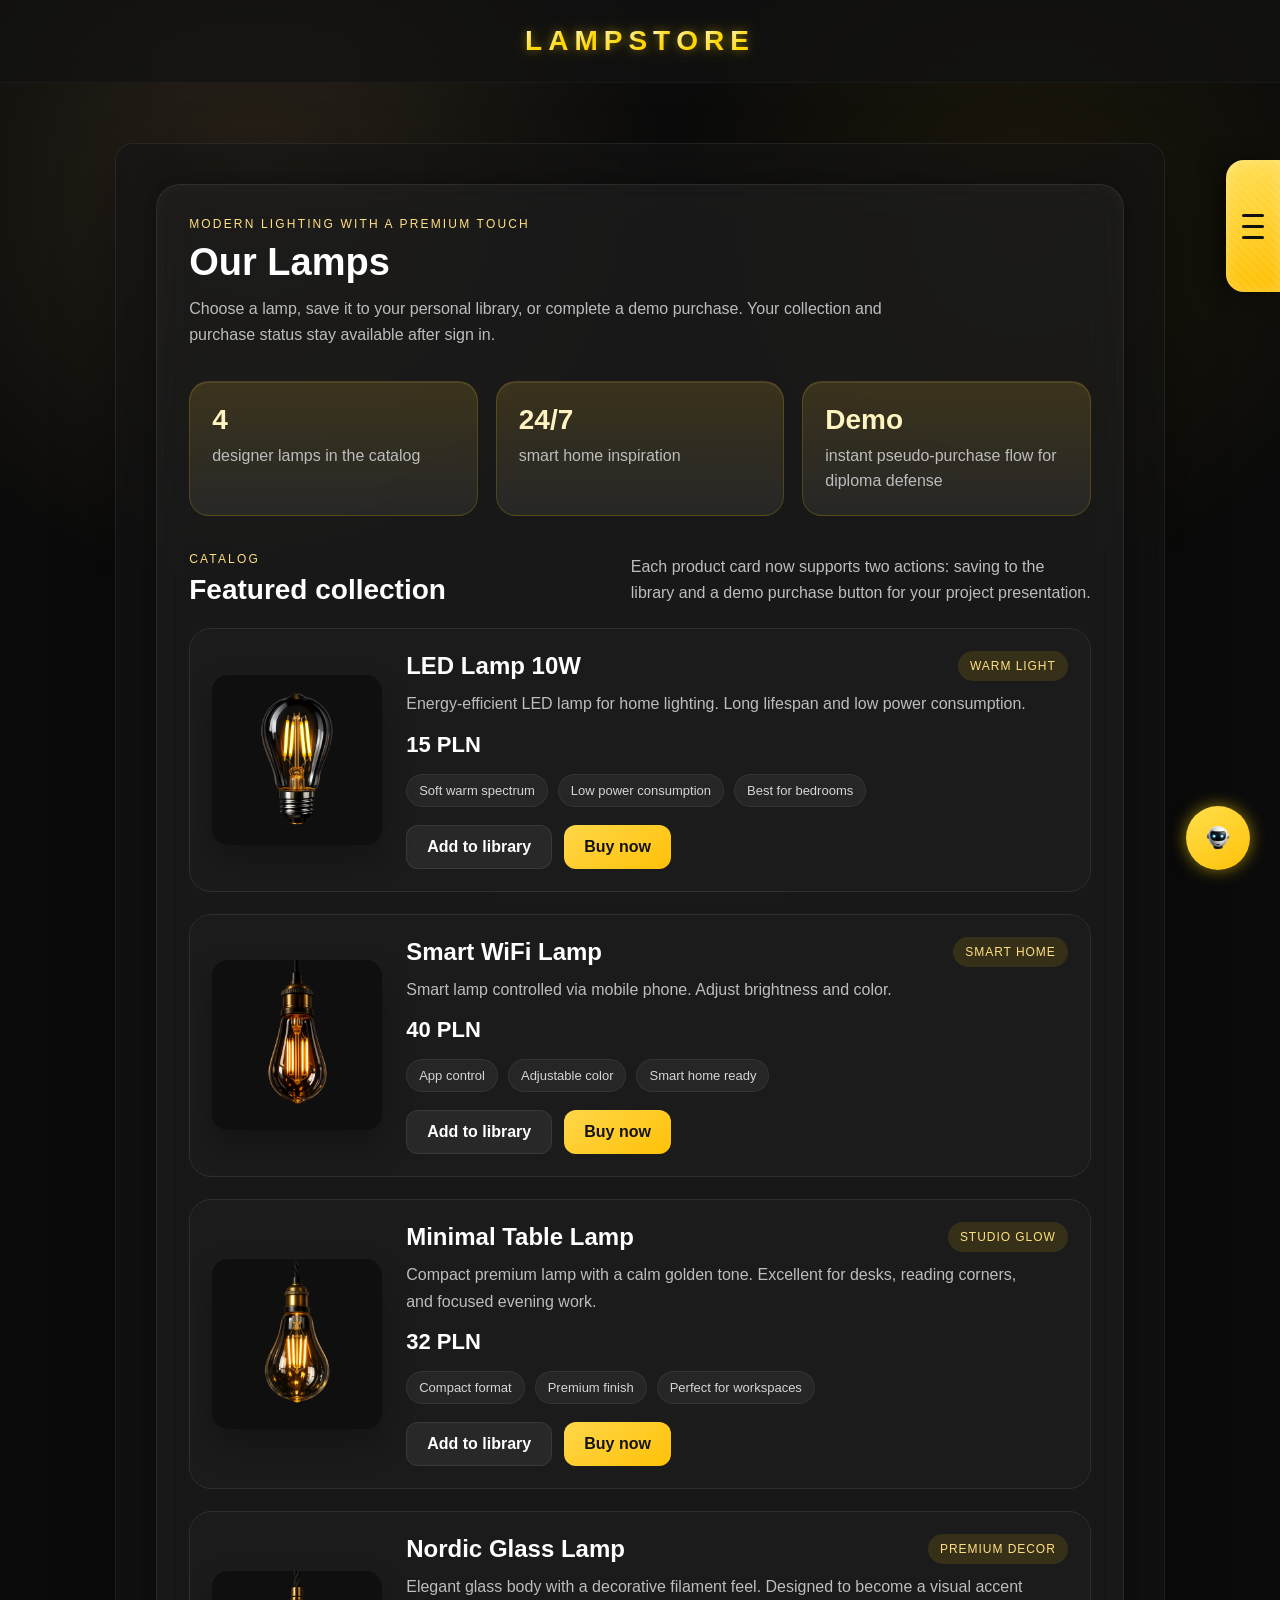
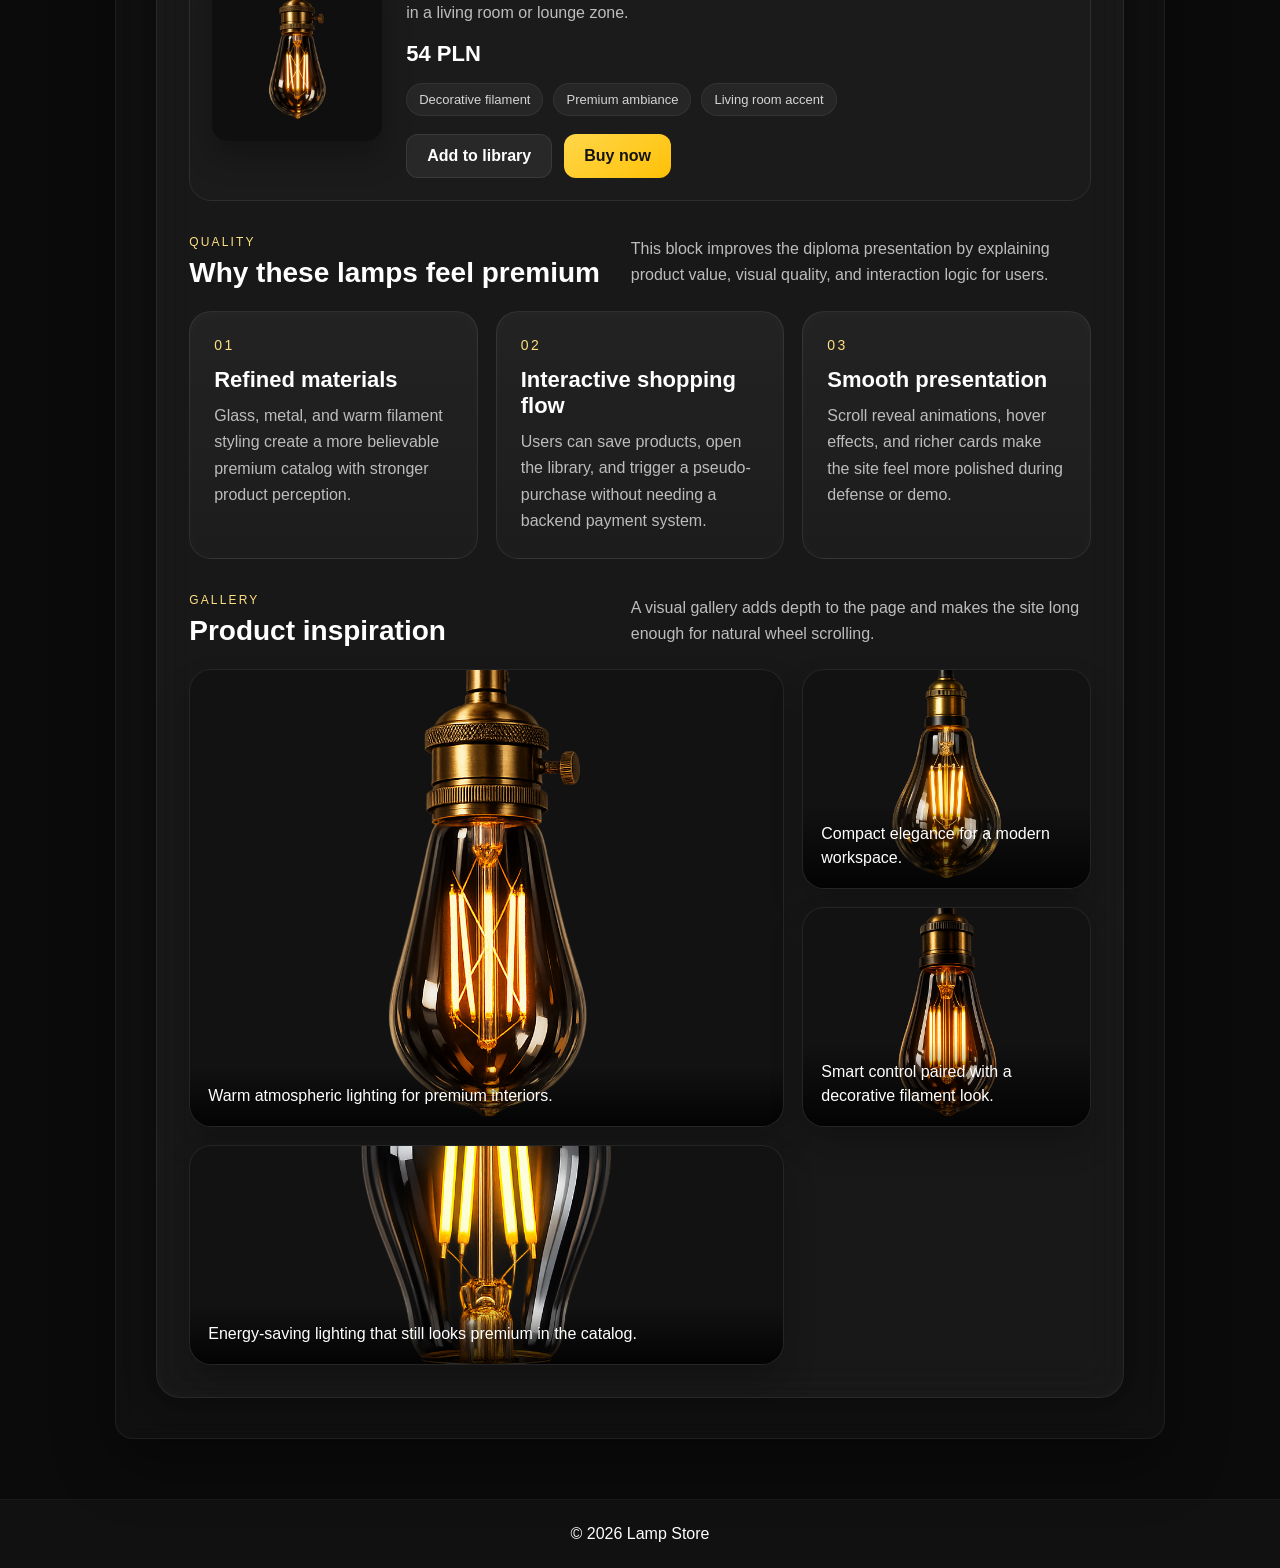
==== index.html @ 50f5fe7c "normalization" ====
<!DOCTYPE html>
<html lang="en">

<head>
<meta charset="UTF-8">
<meta name="viewport" content="width=device-width, initial-scale=1.0">
<title>Lamp Store</title>
<link rel="stylesheet" href="style.css">
</head>

<body>

<div class="background-light"></div>

<div class="menu-overlay" id="menuOverlay" onclick="closeMenu()"></div>
<div class="modal-overlay" id="modalOverlay" onclick="closeActiveModal()"></div>

<!-- MENU TAB -->
<button class="menu-tab" type="button" onclick="toggleMenu()" aria-label="Open menu">
<div class="tab-icon">
<span></span>
<span></span>
<span></span>
</div>
</button>

<header class="header">
<h1 class="logo-title">
<span>L</span>
<span>A</span>
<span>M</span>
<span>P</span>
<span class="space"></span>
<span>S</span>
<span>T</span>
<span>O</span>
<span>R</span>
<span>E</span>
</h1>
</header>

<!-- SIDE MENU -->

<aside class="side-menu" id="sideMenu" aria-hidden="true">
<div class="side-menu-head">
<div>
<p class="menu-eyebrow">Lamp Store</p>
<h3>Menu</h3>
</div>
<button class="menu-close" type="button" onclick="closeMenu()" aria-label="Close menu">&times;</button>
</div>

<div class="menu-account-card" id="menuAccountCard">
<span class="menu-account-label" id="menuAccountLabel">Guest mode</span>
<strong class="menu-account-name" id="menuAccountName">Sign in to save lamps in your personal library.</strong>
</div>

<nav class="menu-nav">
<button class="menu-item" type="button" onclick="goToPage('index.html')">
<span>Catalog</span>
<small>Browse the full lamp collection</small>
</button>

<button class="menu-item" id="menuAuthPrimary" type="button" onclick="openAuthModal('login')">
<span>Log in</span>
<small>Access your account securely</small>
</button>

<button class="menu-item" id="menuAuthSecondary" type="button" onclick="openAuthModal('register')">
<span>Create account</span>
<small>Create a new protected profile</small>
</button>

<button class="menu-item" id="menuLibraryButton" type="button" onclick="openLibraryModal()">
<span>Library</span>
<small>Saved lamps and favorites</small>
</button>

<button class="menu-item" type="button" onclick="openInfoModal('return')">
<span>Return product</span>
<small>Return and warranty guidance</small>
</button>

<button class="menu-item" type="button" onclick="openInfoModal('contact')">
<span>Contact</span>
<small>Support and communication</small>
</button>
</nav>
</aside>

<main class="container">
<div class="inner-panel">
<div class="hero-copy">
<p class="hero-kicker">Modern lighting with a premium touch</p>
<h2 class="title">Our Lamps</h2>
<p class="hero-text">Choose a lamp, save it to your personal library, or complete a demo purchase. Your collection and purchase status stay available after sign in.</p>
</div>

<section class="hero-stats reveal-on-scroll" aria-label="Store highlights">
<article class="stat-card">
<span class="stat-value">4</span>
<span class="stat-label">designer lamps in the catalog</span>
</article>

<article class="stat-card">
<span class="stat-value">24/7</span>
<span class="stat-label">smart home inspiration</span>
</article>

<article class="stat-card">
<span class="stat-value">Demo</span>
<span class="stat-label">instant pseudo-purchase flow for diploma defense</span>
</article>
</section>

<section class="catalog-section reveal-on-scroll" aria-labelledby="catalogTitle">
<div class="section-head">
<div>
<p class="section-kicker">Catalog</p>
<h3 class="section-title" id="catalogTitle">Featured collection</h3>
</div>
<p class="section-text">Each product card now supports two actions: saving to the library and a demo purchase button for your project presentation.</p>
</div>

<div class="products">
<article class="product" data-product-card>
<img src="images/lamp1.jpg" class="product-image" alt="LED Lamp 10W">

<div class="product-info">
<div class="product-topline">
<h3>LED Lamp 10W</h3>
<span class="product-tag">Warm light</span>
</div>

<p class="description">
Energy-efficient LED lamp for home lighting.
Long lifespan and low power consumption.
</p>

<p class="price">15 PLN</p>

<div class="product-meta">
<span>Soft warm spectrum</span>
<span>Low power consumption</span>
<span>Best for bedrooms</span>
</div>

<div class="product-actions">
<button
class="product-action secondary"
type="button"
data-add-library
data-product-id="led-lamp-10w"
data-product-name="LED Lamp 10W"
data-product-price="15 PLN"
data-product-image="images/lamp1.jpg"
data-product-tag="Warm light"
data-product-description="Energy-efficient LED lamp for home lighting. Long lifespan and low power consumption."
>
Add to library
</button>

<button
class="product-action"
type="button"
data-buy-product
data-product-id="led-lamp-10w"
data-product-name="LED Lamp 10W"
data-product-price="15 PLN"
data-product-image="images/lamp1.jpg"
data-product-tag="Warm light"
data-product-description="Energy-efficient LED lamp for home lighting. Long lifespan and low power consumption."
>
Buy now
</button>
</div>
</div>
</article>

<article class="product" data-product-card>
<img src="images/lamp2.jpg" class="product-image" alt="Smart WiFi Lamp">

<div class="product-info">
<div class="product-topline">
<h3>Smart WiFi Lamp</h3>
<span class="product-tag">Smart home</span>
</div>

<p class="description">
Smart lamp controlled via mobile phone.
Adjust brightness and color.
</p>

<p class="price">40 PLN</p>

<div class="product-meta">
<span>App control</span>
<span>Adjustable color</span>
<span>Smart home ready</span>
</div>

<div class="product-actions">
<button
class="product-action secondary"
type="button"
data-add-library
data-product-id="smart-wifi-lamp"
data-product-name="Smart WiFi Lamp"
data-product-price="40 PLN"
data-product-image="images/lamp2.jpg"
data-product-tag="Smart home"
data-product-description="Smart lamp controlled via mobile phone. Adjust brightness and color."
>
Add to library
</button>

<button
class="product-action"
type="button"
data-buy-product
data-product-id="smart-wifi-lamp"
data-product-name="Smart WiFi Lamp"
data-product-price="40 PLN"
data-product-image="images/lamp2.jpg"
data-product-tag="Smart home"
data-product-description="Smart lamp controlled via mobile phone. Adjust brightness and color."
>
Buy now
</button>
</div>
</div>
</article>

<article class="product" data-product-card>
<img src="images/lamp3.jpg" class="product-image" alt="Minimal Table Lamp">

<div class="product-info">
<div class="product-topline">
<h3>Minimal Table Lamp</h3>
<span class="product-tag">Studio glow</span>
</div>

<p class="description">
Compact premium lamp with a calm golden tone.
Excellent for desks, reading corners, and focused evening work.
</p>

<p class="price">32 PLN</p>

<div class="product-meta">
<span>Compact format</span>
<span>Premium finish</span>
<span>Perfect for workspaces</span>
</div>

<div class="product-actions">
<button
class="product-action secondary"
type="button"
data-add-library
data-product-id="minimal-table-lamp"
data-product-name="Minimal Table Lamp"
data-product-price="32 PLN"
data-product-image="images/lamp3.jpg"
data-product-tag="Studio glow"
data-product-description="Compact premium lamp with a calm golden tone. Excellent for desks, reading corners, and focused evening work."
>
Add to library
</button>

<button
class="product-action"
type="button"
data-buy-product
data-product-id="minimal-table-lamp"
data-product-name="Minimal Table Lamp"
data-product-price="32 PLN"
data-product-image="images/lamp3.jpg"
data-product-tag="Studio glow"
data-product-description="Compact premium lamp with a calm golden tone. Excellent for desks, reading corners, and focused evening work."
>
Buy now
</button>
</div>
</div>
</article>

<article class="product" data-product-card>
<img src="images/lamp4.jpg" class="product-image" alt="Nordic Glass Lamp">

<div class="product-info">
<div class="product-topline">
<h3>Nordic Glass Lamp</h3>
<span class="product-tag">Premium decor</span>
</div>

<p class="description">
Elegant glass body with a decorative filament feel.
Designed to become a visual accent in a living room or lounge zone.
</p>

<p class="price">54 PLN</p>

<div class="product-meta">
<span>Decorative filament</span>
<span>Premium ambiance</span>
<span>Living room accent</span>
</div>

<div class="product-actions">
<button
class="product-action secondary"
type="button"
data-add-library
data-product-id="nordic-glass-lamp"
data-product-name="Nordic Glass Lamp"
data-product-price="54 PLN"
data-product-image="images/lamp4.jpg"
data-product-tag="Premium decor"
data-product-description="Elegant glass body with a decorative filament feel. Designed to become a visual accent in a living room or lounge zone."
>
Add to library
</button>

<button
class="product-action"
type="button"
data-buy-product
data-product-id="nordic-glass-lamp"
data-product-name="Nordic Glass Lamp"
data-product-price="54 PLN"
data-product-image="images/lamp4.jpg"
data-product-tag="Premium decor"
data-product-description="Elegant glass body with a decorative filament feel. Designed to become a visual accent in a living room or lounge zone."
>
Buy now
</button>
</div>
</div>
</article>
</div>

</section>

<section class="experience-section reveal-on-scroll" aria-labelledby="experienceTitle">
<div class="section-head">
<div>
<p class="section-kicker">Quality</p>
<h3 class="section-title" id="experienceTitle">Why these lamps feel premium</h3>
</div>
<p class="section-text">This block improves the diploma presentation by explaining product value, visual quality, and interaction logic for users.</p>
</div>

<div class="experience-grid">
<article class="experience-card">
<span class="experience-number">01</span>
<h4>Refined materials</h4>
<p>Glass, metal, and warm filament styling create a more believable premium catalog with stronger product perception.</p>
</article>

<article class="experience-card">
<span class="experience-number">02</span>
<h4>Interactive shopping flow</h4>
<p>Users can save products, open the library, and trigger a pseudo-purchase without needing a backend payment system.</p>
</article>

<article class="experience-card">
<span class="experience-number">03</span>
<h4>Smooth presentation</h4>
<p>Scroll reveal animations, hover effects, and richer cards make the site feel more polished during defense or demo.</p>
</article>
</div>
</section>

<section class="gallery-section reveal-on-scroll" aria-labelledby="galleryTitle">
<div class="section-head">
<div>
<p class="section-kicker">Gallery</p>
<h3 class="section-title" id="galleryTitle">Product inspiration</h3>
</div>
<p class="section-text">A visual gallery adds depth to the page and makes the site long enough for natural wheel scrolling.</p>
</div>

<div class="gallery-grid">
<figure class="gallery-card large">
<img src="images/lamp4.jpg" alt="Nordic glass lamp close-up">
<figcaption>Warm atmospheric lighting for premium interiors.</figcaption>
</figure>

<figure class="gallery-card">
<img src="images/lamp3.jpg" alt="Minimal table lamp on dark background">
<figcaption>Compact elegance for a modern workspace.</figcaption>
</figure>

<figure class="gallery-card">
<img src="images/lamp2.jpg" alt="Smart lamp with amber light">
<figcaption>Smart control paired with a decorative filament look.</figcaption>
</figure>

<figure class="gallery-card wide">
<img src="images/lamp1.jpg" alt="LED lamp studio shot">
<figcaption>Energy-saving lighting that still looks premium in the catalog.</figcaption>
</figure>
</div>
</section>
</div>
</main>

<!-- INFO MODAL -->

<section class="modal-window info-modal" id="infoModal" aria-hidden="true" aria-label="Information window">
<div class="modal-head">
<div>
<p class="modal-kicker" id="infoKicker">Support</p>
<h3 class="modal-title" id="infoTitle">Information</h3>
</div>
<button class="modal-close" type="button" onclick="closeActiveModal()" aria-label="Close information window">&times;</button>
</div>

<p class="info-text" id="infoText"></p>
</section>

<!-- CHAT BUTTON -->

<button class="chat-button" type="button" onclick="toggleChat()" aria-label="Open assistant">
<img src="images/botlog.png" alt="Assistant robot">
</button>

<div class="chat-overlay" id="chatOverlay" onclick="closeChat()"></div>

<!-- CHAT MODAL -->

<section class="chat-modal" id="chatWindow" aria-hidden="true" aria-label="Lamp Assistant window">
<div class="chat-badge">Lamp Assistant</div>

<h3 class="chat-title">Hi! I am ready to help you.</h3>

<p class="chat-text">
I can help you choose a lamp, learn about delivery, and quickly find the right model for your home.
</p>

<div class="chat-cards">
<div class="chat-card">
<span class="chat-card-title">Choose a lamp</span>
<p>Get help with selecting the best lamp for your room and style.</p>
</div>

<div class="chat-card">
<span class="chat-card-title">Fast support</span>
<p>Find quick answers about orders, delivery, and product details.</p>
</div>

<div class="chat-card">
<span class="chat-card-title">Ready now</span>
<p>The assistant is online and prepared to guide you right away.</p>
</div>
</div>

<p class="chat-tip">Click outside the window or press the robot button again to close it.</p>
</section>

<div class="toast-stack" id="toastStack" aria-live="polite" aria-atomic="true"></div>

<footer>
<p>&copy; 2026 Lamp Store</p>
</footer>

<script src="script.js"></script>

</body>
</html>
---- style.css ----
*{
margin:0;
padding:0;
box-sizing:border-box;
}

:root{
--bg:#0b0b0b;
--panel:#161616;
--panel-border:rgba(255,255,255,0.09);
--text:#ffffff;
--muted:#bdbdbd;
--gold:#ffc107;
--gold-soft:#ffe082;
--gold-strong:#ffcf3f;
--green:#6ef0a6;
--shadow:0 24px 60px rgba(0,0,0,0.38);
}

html{
scroll-behavior:smooth;
}

body{
font-family:"Trebuchet MS", "Segoe UI", sans-serif;
background:var(--bg);
color:var(--text);
overflow-x:hidden;
overflow-y:auto;
min-height:100vh;
}

body::-webkit-scrollbar,
.modal-window::-webkit-scrollbar{
width:10px;
}

body::-webkit-scrollbar-thumb,
.modal-window::-webkit-scrollbar-thumb{
background:rgba(255,193,7,0.38);
border-radius:999px;
}

body::-webkit-scrollbar-track,
.modal-window::-webkit-scrollbar-track{
background:rgba(255,255,255,0.04);
}

body.menu-open,
body.modal-open,
body.chat-open{
overflow:hidden;
}

button,
input{
font:inherit;
}

button{
border:none;
cursor:pointer;
}

.background-light{
position:fixed;
inset:0;
background:
radial-gradient(circle at 20% 20%, rgba(255,200,120,0.12), transparent 34%),
radial-gradient(circle at 80% 25%, rgba(255,193,7,0.08), transparent 30%),
radial-gradient(circle at 50% 100%, rgba(255,255,255,0.03), transparent 32%);
animation:moveLight 18s infinite alternate;
z-index:-2;
}

@keyframes moveLight{
0%{transform:translate3d(-3%, 0, 0) scale(1)}
50%{transform:translate3d(3%, -1%, 0) scale(1.02)}
100%{transform:translate3d(-1%, 2%, 0) scale(1)}
}

.menu-overlay,
.modal-overlay,
.chat-overlay{
position:fixed;
inset:0;
background:rgba(0,0,0,0.48);
backdrop-filter:blur(6px);
opacity:0;
pointer-events:none;
transition:opacity 0.3s ease;
}

.menu-overlay{
z-index:1800;
}

.modal-overlay{
z-index:2200;
}

.chat-overlay{
z-index:2050;
}

.menu-overlay.active,
.modal-overlay.active,
.chat-overlay.active{
opacity:1;
pointer-events:auto;
}

.header{
display:flex;
justify-content:center;
align-items:center;
padding:25px;
background:rgba(18,18,18,0.72);
backdrop-filter:blur(12px);
border-bottom:1px solid rgba(255,255,255,0.04);
}

.logo-title{
display:flex;
justify-content:center;
align-items:center;
font-size:28px;
letter-spacing:6px;
}

.logo-title span{
background:linear-gradient(120deg, #ffffff, #ffd700, #ffcc33, #ffffff);
background-size:200%;
-webkit-background-clip:text;
background-clip:text;
-webkit-text-fill-color:transparent;
animation:floatLetters 6s ease-in-out infinite, goldShine 4s linear infinite;
text-shadow:0 0 10px rgba(255,215,0,0.4), 0 0 25px rgba(255,215,0,0.2);
}

@keyframes floatLetters{
0%{transform:translateY(0)}
50%{transform:translateY(-4px)}
100%{transform:translateY(0)}
}

@keyframes goldShine{
0%{background-position:0%}
100%{background-position:200%}
}

.container{
width:min(82%, 1180px);
margin:60px auto 0;
padding:40px;
background:rgba(20,20,20,0.62);
backdrop-filter:blur(10px);
border-radius:18px;
border:1px solid rgba(255,255,255,0.07);
box-shadow:var(--shadow);
}

.inner-panel{
background:rgba(255,255,255,0.03);
border-radius:24px;
padding:32px;
backdrop-filter:blur(18px);
border:1px solid rgba(255,255,255,0.08);
box-shadow:inset 0 0 20px rgba(255,255,255,0.03), 0 0 30px rgba(0,0,0,0.4);
}

.hero-copy{
margin-bottom:32px;
}

.hero-kicker,
.section-kicker,
.menu-eyebrow,
.modal-kicker,
.experience-number{
color:var(--gold-soft);
text-transform:uppercase;
letter-spacing:0.18em;
font-size:12px;
}

.hero-kicker{
margin-bottom:10px;
}

.title{
font-size:38px;
margin-bottom:12px;
}

.hero-text,
.section-text,
.description,
.password-hint,
.security-note,
.library-intro,
.info-text,
.experience-card p,
.chat-text,
.chat-card p,
.chat-tip{
line-height:1.65;
color:var(--muted);
}

.hero-text{
max-width:720px;
}

.hero-stats,
.experience-grid,
.gallery-grid{
display:grid;
gap:18px;
}

.hero-stats{
grid-template-columns:repeat(3, minmax(0, 1fr));
margin-bottom:36px;
}

.stat-card{
padding:22px;
border-radius:20px;
background:
linear-gradient(180deg, rgba(255,193,7,0.12), rgba(255,255,255,0.03)),
rgba(255,255,255,0.03);
border:1px solid rgba(255,193,7,0.18);
box-shadow:inset 0 1px 0 rgba(255,255,255,0.08);
}

.stat-value{
display:block;
font-size:28px;
font-weight:bold;
color:#fff4bf;
margin-bottom:8px;
}

.stat-label{
display:block;
line-height:1.55;
color:var(--muted);
}

.catalog-section,
.experience-section,
.gallery-section{
margin-top:34px;
}

.section-head{
display:flex;
justify-content:space-between;
align-items:flex-end;
gap:20px;
margin-bottom:22px;
}

.section-kicker{
margin-bottom:8px;
}

.section-title{
font-size:28px;
}

.section-text{
max-width:460px;
}

.products{
display:flex;
flex-direction:column;
gap:22px;
}

.product{
position:relative;
display:flex;
align-items:center;
gap:24px;
background:rgba(28,28,28,0.92);
border:1px solid #2e2e2e;
border-radius:22px;
padding:22px;
overflow:hidden;
transition:transform 0.3s ease, border-color 0.3s ease, box-shadow 0.3s ease;
}

.product::before{
content:"";
position:absolute;
top:-110px;
left:-50px;
width:230px;
height:230px;
background:radial-gradient(circle, rgba(255,193,7,0.15), transparent 68%);
opacity:0;
transition:opacity 0.35s ease;
pointer-events:none;
}

.product:hover{
border-color:rgba(255,193,7,0.75);
box-shadow:0 0 22px rgba(255,193,7,0.22), 0 0 40px rgba(255,193,7,0.08);
transform:translateY(-4px);
}

.product:hover::before{
opacity:1;
}

.product-image{
width:170px;
height:170px;
object-fit:cover;
border-radius:16px;
background:#0f0f0f;
box-shadow:0 16px 30px rgba(0,0,0,0.28);
transition:transform 0.4s ease, box-shadow 0.4s ease;
}

.product:hover .product-image{
transform:scale(1.04);
box-shadow:0 22px 36px rgba(0,0,0,0.42);
}

.product-info{
flex:1;
position:relative;
z-index:1;
}

.product-topline{
display:flex;
align-items:center;
justify-content:space-between;
gap:12px;
margin-bottom:10px;
}

.product-topline h3{
font-size:24px;
}

.product-tag{
padding:8px 12px;
border-radius:999px;
font-size:12px;
letter-spacing:0.08em;
text-transform:uppercase;
background:rgba(255,193,7,0.12);
color:var(--gold-soft);
}

.description{
margin:8px 0 14px;
max-width:620px;
}

.price{
font-weight:bold;
font-size:22px;
margin-bottom:16px;
}

.product-meta{
display:flex;
flex-wrap:wrap;
gap:10px;
margin-bottom:8px;
}

.product-meta span{
padding:8px 12px;
border-radius:999px;
font-size:13px;
background:rgba(255,255,255,0.05);
color:#d5d5d5;
border:1px solid rgba(255,255,255,0.06);
}

.product-actions{
display:flex;
flex-wrap:wrap;
gap:12px;
margin-top:18px;
}

.product-action,
.form-submit,
.library-buy,
.library-remove{
padding:12px 20px;
border-radius:12px;
font-weight:bold;
transition:transform 0.22s ease, box-shadow 0.22s ease, filter 0.22s ease, background 0.22s ease, color 0.22s ease;
}

.product-action,
.form-submit,
.library-buy{
background:linear-gradient(145deg, #ffd74a, var(--gold));
color:#131313;
}

.product-action:hover,
.form-submit:hover,
.library-buy:hover{
transform:translateY(-2px);
box-shadow:0 10px 22px rgba(255,193,7,0.22);
filter:brightness(1.04);
}

.product-action.secondary{
background:rgba(255,255,255,0.06);
color:#ffffff;
border:1px solid rgba(255,255,255,0.08);
}

.product-action.secondary:hover{
background:rgba(255,255,255,0.1);
box-shadow:0 10px 22px rgba(0,0,0,0.24);
}

.product-action:disabled,
.library-buy:disabled{
opacity:0.58;
cursor:not-allowed;
transform:none;
box-shadow:none;
filter:none;
}

.menu-tab{
position:fixed;
top:160px;
right:0;
width:54px;
height:132px;
background:linear-gradient(160deg, #ffe05a, #ffbf00);
border-radius:18px 0 0 18px;
display:flex;
align-items:center;
justify-content:center;
box-shadow:-8px 0 22px rgba(0,0,0,0.45), inset 0 0 14px rgba(255,255,255,0.24);
z-index:1905;
transition:transform 0.35s ease, box-shadow 0.35s ease;
overflow:hidden;
}

.menu-tab::before{
content:"";
position:absolute;
inset:0;
background:repeating-linear-gradient(
45deg,
rgba(255,255,255,0.07),
rgba(255,255,255,0.07) 2px,
transparent 2px,
transparent 6px
);
opacity:0.9;
}

.menu-tab:hover{
transform:translateX(-4px) scale(1.02);
box-shadow:-14px 0 28px rgba(0,0,0,0.5), inset 0 0 18px rgba(255,255,255,0.26);
}

.tab-icon{
position:relative;
display:flex;
flex-direction:column;
gap:8px;
z-index:1;
}

.tab-icon span{
display:block;
width:22px;
height:3px;
border-radius:999px;
background:#101010;
transition:transform 0.35s ease, opacity 0.35s ease;
}

.menu-open .tab-icon span:nth-child(1){
transform:rotate(45deg) translate(5px, 5px);
}

.menu-open .tab-icon span:nth-child(2){
opacity:0;
}

.menu-open .tab-icon span:nth-child(3){
transform:rotate(-45deg) translate(6px, -6px);
}

.menu-open .menu-tab{
transform:translateX(-14px);
}

.side-menu{
position:fixed;
top:0;
right:0;
width:min(380px, calc(100vw - 28px));
height:100vh;
padding:26px;
background:linear-gradient(180deg, rgba(23,23,23,0.98), rgba(15,15,15,0.98));
border-left:1px solid rgba(255,255,255,0.08);
box-shadow:-24px 0 60px rgba(0,0,0,0.48);
transform:translateX(100%);
opacity:0;
transition:transform 0.45s cubic-bezier(0.22, 1, 0.36, 1), opacity 0.35s ease;
z-index:1900;
display:flex;
flex-direction:column;
gap:22px;
}

.side-menu.active{
transform:translateX(0);
opacity:1;
}

.side-menu-head{
display:flex;
align-items:flex-start;
justify-content:space-between;
gap:12px;
}

.menu-eyebrow{
margin-bottom:6px;
}

.side-menu h3{
font-size:34px;
}

.menu-close{
width:42px;
height:42px;
border-radius:50%;
background:rgba(255,255,255,0.06);
color:#ffffff;
font-size:26px;
line-height:1;
}

.menu-account-card{
padding:18px;
border-radius:20px;
background:
linear-gradient(180deg, rgba(255,193,7,0.12), rgba(255,255,255,0.03)),
rgba(255,255,255,0.03);
border:1px solid rgba(255,193,7,0.18);
box-shadow:inset 0 0 18px rgba(255,255,255,0.03);
}

.menu-account-label{
display:block;
font-size:12px;
letter-spacing:0.12em;
text-transform:uppercase;
color:var(--gold-soft);
margin-bottom:10px;
}

.menu-account-name{
display:block;
font-size:18px;
line-height:1.5;
}

.menu-nav{
display:flex;
flex-direction:column;
gap:12px;
}

.menu-item{
position:relative;
display:flex;
flex-direction:column;
align-items:flex-start;
gap:4px;
width:100%;
padding:16px 18px;
border-radius:18px;
text-align:left;
background:rgba(255,255,255,0.03);
color:#ffffff;
border:1px solid rgba(255,255,255,0.05);
opacity:0;
transform:translateX(26px);
transition:
opacity 0.35s ease,
transform 0.45s cubic-bezier(0.22, 1, 0.36, 1),
border-color 0.25s ease,
background 0.25s ease;
}

.side-menu.active .menu-item{
opacity:1;
transform:translateX(0);
}

.side-menu.active .menu-item:nth-child(1){transition-delay:0.06s;}
.side-menu.active .menu-item:nth-child(2){transition-delay:0.1s;}
.side-menu.active .menu-item:nth-child(3){transition-delay:0.14s;}
.side-menu.active .menu-item:nth-child(4){transition-delay:0.18s;}
.side-menu.active .menu-item:nth-child(5){transition-delay:0.22s;}
.side-menu.active .menu-item:nth-child(6){transition-delay:0.26s;}

.menu-item:hover{
background:rgba(255,193,7,0.08);
border-color:rgba(255,193,7,0.28);
}

.menu-item span{
font-size:18px;
font-weight:bold;
}

.menu-item small{
color:#9e9e9e;
line-height:1.45;
}

.modal-window{
position:fixed;
top:50%;
left:50%;
width:min(620px, calc(100vw - 32px));
max-height:min(86vh, 860px);
overflow-y:auto;
padding:28px;
border-radius:28px;
background:linear-gradient(180deg, rgba(24,24,24,0.98), rgba(14,14,14,0.98));
border:1px solid var(--panel-border);
box-shadow:var(--shadow);
transform:translate(-50%, -45%) scale(0.94);
opacity:0;
pointer-events:none;
transition:transform 0.35s cubic-bezier(0.22, 1, 0.36, 1), opacity 0.3s ease;
z-index:2250;
}

.modal-window.active{
opacity:1;
pointer-events:auto;
transform:translate(-50%, -50%) scale(1);
}

.modal-head{
display:flex;
justify-content:space-between;
align-items:flex-start;
gap:14px;
margin-bottom:22px;
}

.modal-kicker{
margin-bottom:8px;
}

.modal-title{
font-size:32px;
}

.modal-close{
width:44px;
height:44px;
border-radius:50%;
background:rgba(255,255,255,0.05);
color:#fff;
font-size:28px;
line-height:1;
}

.auth-tabs{
display:flex;
gap:10px;
padding:6px;
border-radius:18px;
background:rgba(255,255,255,0.04);
margin-bottom:20px;
}

.auth-tab{
flex:1;
padding:12px 16px;
border-radius:14px;
background:transparent;
color:#d7d7d7;
font-weight:bold;
transition:background 0.24s ease, color 0.24s ease;
}

.auth-tab.active{
background:rgba(255,193,7,0.16);
color:#ffffff;
}

.auth-panel{
display:none;
}

.auth-panel.active{
display:block;
}

.field{
display:flex;
flex-direction:column;
gap:10px;
margin-bottom:16px;
}

.field span{
color:#f0f0f0;
font-weight:bold;
}

.field input{
height:52px;
padding:0 16px;
border-radius:14px;
border:1px solid rgba(255,255,255,0.1);
background:rgba(255,255,255,0.04);
color:#fff;
outline:none;
transition:border-color 0.2s ease, box-shadow 0.2s ease;
}

.field input:focus{
border-color:rgba(255,193,7,0.6);
box-shadow:0 0 0 4px rgba(255,193,7,0.12);
}

.password-hint{
margin-top:-6px;
margin-bottom:4px;
font-size:14px;
}

.security-note{
margin-top:18px;
padding-top:16px;
border-top:1px solid rgba(255,255,255,0.08);
font-size:14px;
}

.library-list{
display:grid;
gap:14px;
margin-top:20px;
}

.library-card,
.library-empty{
padding:18px;
border-radius:18px;
background:rgba(255,255,255,0.04);
border:1px solid rgba(255,255,255,0.07);
}

.library-card{
display:grid;
grid-template-columns:96px minmax(0, 1fr) auto;
align-items:center;
gap:16px;
}

.library-card-image{
width:96px;
height:96px;
object-fit:cover;
border-radius:16px;
background:#101010;
box-shadow:0 12px 22px rgba(0,0,0,0.24);
}

.library-card-copy strong{
display:block;
font-size:18px;
margin-bottom:6px;
}

.library-card-copy > span:not(.library-card-tag){
display:block;
color:var(--muted);
line-height:1.5;
}

.library-card-tag{
display:inline-flex;
align-items:center;
padding:7px 12px;
border-radius:999px;
font-size:12px;
letter-spacing:0.08em;
text-transform:uppercase;
background:rgba(255,193,7,0.12);
color:var(--gold-soft);
margin-bottom:10px;
}

.library-card-status{
display:block;
margin-top:10px;
font-size:14px;
}

.library-card-status.purchased{
color:var(--green);
}

.library-card-actions{
display:grid;
gap:10px;
justify-items:end;
}

.library-buy,
.library-remove{
min-width:118px;
}

.library-remove{
background:rgba(255,255,255,0.06);
color:#fff;
}

.library-remove:hover{
transform:translateY(-2px);
}

.library-empty{
margin-top:18px;
}

.library-empty strong{
display:block;
margin-bottom:8px;
}

.experience-grid{
grid-template-columns:repeat(3, minmax(0, 1fr));
}

.experience-card{
padding:24px;
border-radius:22px;
background:linear-gradient(180deg, rgba(255,255,255,0.05), rgba(255,255,255,0.02));
border:1px solid rgba(255,255,255,0.08);
box-shadow:inset 0 0 18px rgba(255,255,255,0.02);
}

.experience-number{
display:inline-block;
margin-bottom:14px;
font-size:14px;
}

.experience-card h4{
font-size:22px;
margin-bottom:10px;
}

.gallery-grid{
grid-template-columns:repeat(3, minmax(0, 1fr));
grid-auto-rows:220px;
}

.gallery-card{
position:relative;
overflow:hidden;
border-radius:22px;
border:1px solid rgba(255,255,255,0.08);
background:#121212;
box-shadow:0 18px 32px rgba(0,0,0,0.22);
}

.gallery-card.large{
grid-column:span 2;
grid-row:span 2;
}

.gallery-card.wide{
grid-column:span 2;
}

.gallery-card img{
width:100%;
height:100%;
object-fit:cover;
transition:transform 0.45s ease, filter 0.45s ease;
filter:saturate(1.05);
}

.gallery-card figcaption{
position:absolute;
left:0;
right:0;
bottom:0;
padding:18px;
background:linear-gradient(180deg, transparent, rgba(0,0,0,0.84));
color:#fff;
line-height:1.5;
}

.gallery-card:hover img{
transform:scale(1.06);
filter:saturate(1.18);
}

.info-modal{
width:min(520px, calc(100vw - 32px));
}

.chat-button{
position:fixed;
right:30px;
bottom:30px;
width:64px;
height:64px;
border-radius:50%;
padding:0;
background:linear-gradient(145deg, #ffe04d, var(--gold));
display:flex;
align-items:center;
justify-content:center;
box-shadow:0 0 16px rgba(255,215,0,0.55);
z-index:2105;
transition:transform 0.22s ease, box-shadow 0.22s ease;
}

.chat-button:hover{
transform:translateY(-4px) scale(1.04);
box-shadow:0 0 24px rgba(255,215,0,0.72);
}

.chat-button img{
width:40px;
height:40px;
object-fit:contain;
}

.chat-modal{
position:fixed;
right:30px;
bottom:108px;
width:min(420px, calc(100vw - 32px));
padding:28px;
border-radius:24px;
background:linear-gradient(180deg, rgba(31,31,31,0.96), rgba(14,14,14,0.96));
border:1px solid rgba(255,255,255,0.08);
box-shadow:0 25px 60px rgba(0,0,0,0.45), 0 0 25px rgba(255,193,7,0.16);
opacity:0;
transform:translateY(24px) scale(0.92);
transform-origin:bottom right;
pointer-events:none;
transition:opacity 0.35s ease, transform 0.35s ease;
z-index:2106;
}

.chat-modal.active{
opacity:1;
transform:translateY(0) scale(1);
pointer-events:auto;
}

.chat-badge{
display:inline-flex;
align-items:center;
padding:8px 14px;
border-radius:999px;
background:rgba(255,193,7,0.14);
color:#ffd24c;
font-size:13px;
letter-spacing:0.08em;
text-transform:uppercase;
margin-bottom:18px;
}

.chat-title{
font-size:28px;
line-height:1.15;
margin-bottom:14px;
}

.chat-cards{
display:grid;
gap:12px;
}

.chat-card{
padding:16px;
border-radius:16px;
background:rgba(255,255,255,0.04);
border:1px solid rgba(255,255,255,0.07);
transition:transform 0.25s ease, border-color 0.25s ease, background 0.25s ease;
}

.chat-card:hover{
transform:translateY(-3px);
border-color:rgba(255,193,7,0.5);
background:rgba(255,193,7,0.08);
}

.chat-card-title{
display:block;
font-weight:bold;
margin-bottom:6px;
color:#fff4bf;
}

.chat-tip{
margin-top:18px;
font-size:14px;
color:#9d9d9d;
}

.toast-stack{
position:fixed;
left:24px;
bottom:24px;
display:grid;
gap:10px;
z-index:2400;
}

.toast{
min-width:260px;
max-width:360px;
padding:14px 16px;
border-radius:16px;
background:rgba(22,22,22,0.96);
border:1px solid rgba(255,255,255,0.08);
box-shadow:var(--shadow);
color:#fff;
line-height:1.5;
animation:toastIn 0.25s ease forwards;
}

.toast.success{
border-color:rgba(96,255,153,0.28);
}

.toast.error{
border-color:rgba(255,98,98,0.28);
}

@keyframes toastIn{
from{
opacity:0;
transform:translateY(10px);
}
to{
opacity:1;
transform:translateY(0);
}
}

.reveal-on-scroll{
opacity:0;
transform:translateY(30px);
transition:opacity 0.7s ease, transform 0.7s ease;
}

.reveal-on-scroll.is-visible{
opacity:1;
transform:translateY(0);
}

.page-shell{
display:flex;
justify-content:center;
}

.page-card{
width:min(100%, 860px);
padding:32px;
border-radius:28px;
background:linear-gradient(180deg, rgba(24,24,24,0.92), rgba(14,14,14,0.94));
border:1px solid rgba(255,255,255,0.08);
box-shadow:var(--shadow);
}

.page-heading{
margin-bottom:24px;
}

.auth-page-card{
width:min(100%, 720px);
}

.standalone-form{
display:block;
}

.page-link-row{
display:flex;
flex-wrap:wrap;
gap:12px;
margin-top:24px;
}

.error-shell{
width:min(88%, 1240px);
}

.error-card{
display:grid;
grid-template-columns:minmax(320px, 1.1fr) minmax(320px, 0.9fr);
gap:28px;
align-items:center;
padding:24px;
border-radius:30px;
background:linear-gradient(180deg, rgba(18,18,18,0.95), rgba(10,10,10,0.96));
border:1px solid rgba(255,255,255,0.08);
box-shadow:var(--shadow);
}

.error-media{
overflow:hidden;
border-radius:24px;
border:1px solid rgba(255,255,255,0.06);
background:#050505;
}

.error-media img{
display:block;
width:100%;
height:100%;
object-fit:cover;
min-height:420px;
}

.error-copy{
padding:10px 6px;
}

.error-code{
font-size:92px;
line-height:0.95;
margin-bottom:12px;
color:#fff4bf;
text-shadow:0 0 28px rgba(255,193,7,0.14);
}

.error-title{
font-size:32px;
margin-bottom:14px;
}

.error-text{
line-height:1.7;
color:var(--muted);
margin-bottom:22px;
max-width:520px;
}

.error-actions{
display:flex;
flex-wrap:wrap;
gap:12px;
}

footer{
margin-top:60px;
text-align:center;
padding:25px;
background:rgba(20,20,20,0.7);
border-top:1px solid rgba(255,255,255,0.04);
}

@media (max-width: 920px){
.container{
width:calc(100% - 28px);
padding:20px;
}

.hero-stats,
.experience-grid,
.gallery-grid{
grid-template-columns:1fr;
}

.section-head{
flex-direction:column;
align-items:flex-start;
}

.product{
flex-direction:column;
align-items:flex-start;
}

.product-image{
width:100%;
height:260px;
}

.product-topline{
flex-direction:column;
align-items:flex-start;
}

.gallery-card.large,
.gallery-card.wide{
grid-column:auto;
grid-row:auto;
}

.library-card{
grid-template-columns:1fr;
}

.page-card,
.error-card{
width:100%;
}

.library-card-actions{
justify-items:start;
grid-template-columns:repeat(2, minmax(0, auto));
}

.error-card{
grid-template-columns:1fr;
}
}

@media (max-width: 640px){
.header{
padding:18px;
}

.logo-title{
font-size:22px;
letter-spacing:4px;
}

.title{
font-size:30px;
}

.inner-panel{
padding:22px 18px;
}

.hero-stats{
margin-bottom:26px;
}

.stat-card{
padding:18px;
}

.section-title{
font-size:24px;
}

.product{
padding:18px;
}

.product-image{
height:220px;
}

.product-actions{
width:100%;
}

.product-action{
flex:1 1 100%;
text-align:center;
}

.page-card{
padding:24px 18px;
}

.page-link-row,
.error-actions{
flex-direction:column;
}

.page-link-row .product-action,
.error-actions .product-action{
width:100%;
}

.error-media img{
min-height:260px;
}

.error-code{
font-size:64px;
}

.error-title{
font-size:26px;
}

.side-menu{
width:min(100vw - 16px, 360px);
padding:22px 16px;
}

.side-menu h3{
font-size:28px;
}

.menu-tab{
top:130px;
width:46px;
height:112px;
}

.modal-window{
padding:22px;
border-radius:22px;
}

.modal-title{
font-size:26px;
}

.library-card-actions{
grid-template-columns:1fr;
width:100%;
}

.library-buy,
.library-remove{
width:100%;
}

.chat-button{
right:18px;
bottom:18px;
}

.chat-modal{
right:16px;
left:16px;
bottom:92px;
width:auto;
padding:22px;
border-radius:20px;
}

.chat-title{
font-size:24px;
}

.toast-stack{
left:16px;
right:16px;
bottom:16px;
}

.toast{
min-width:0;
max-width:none;
}
}
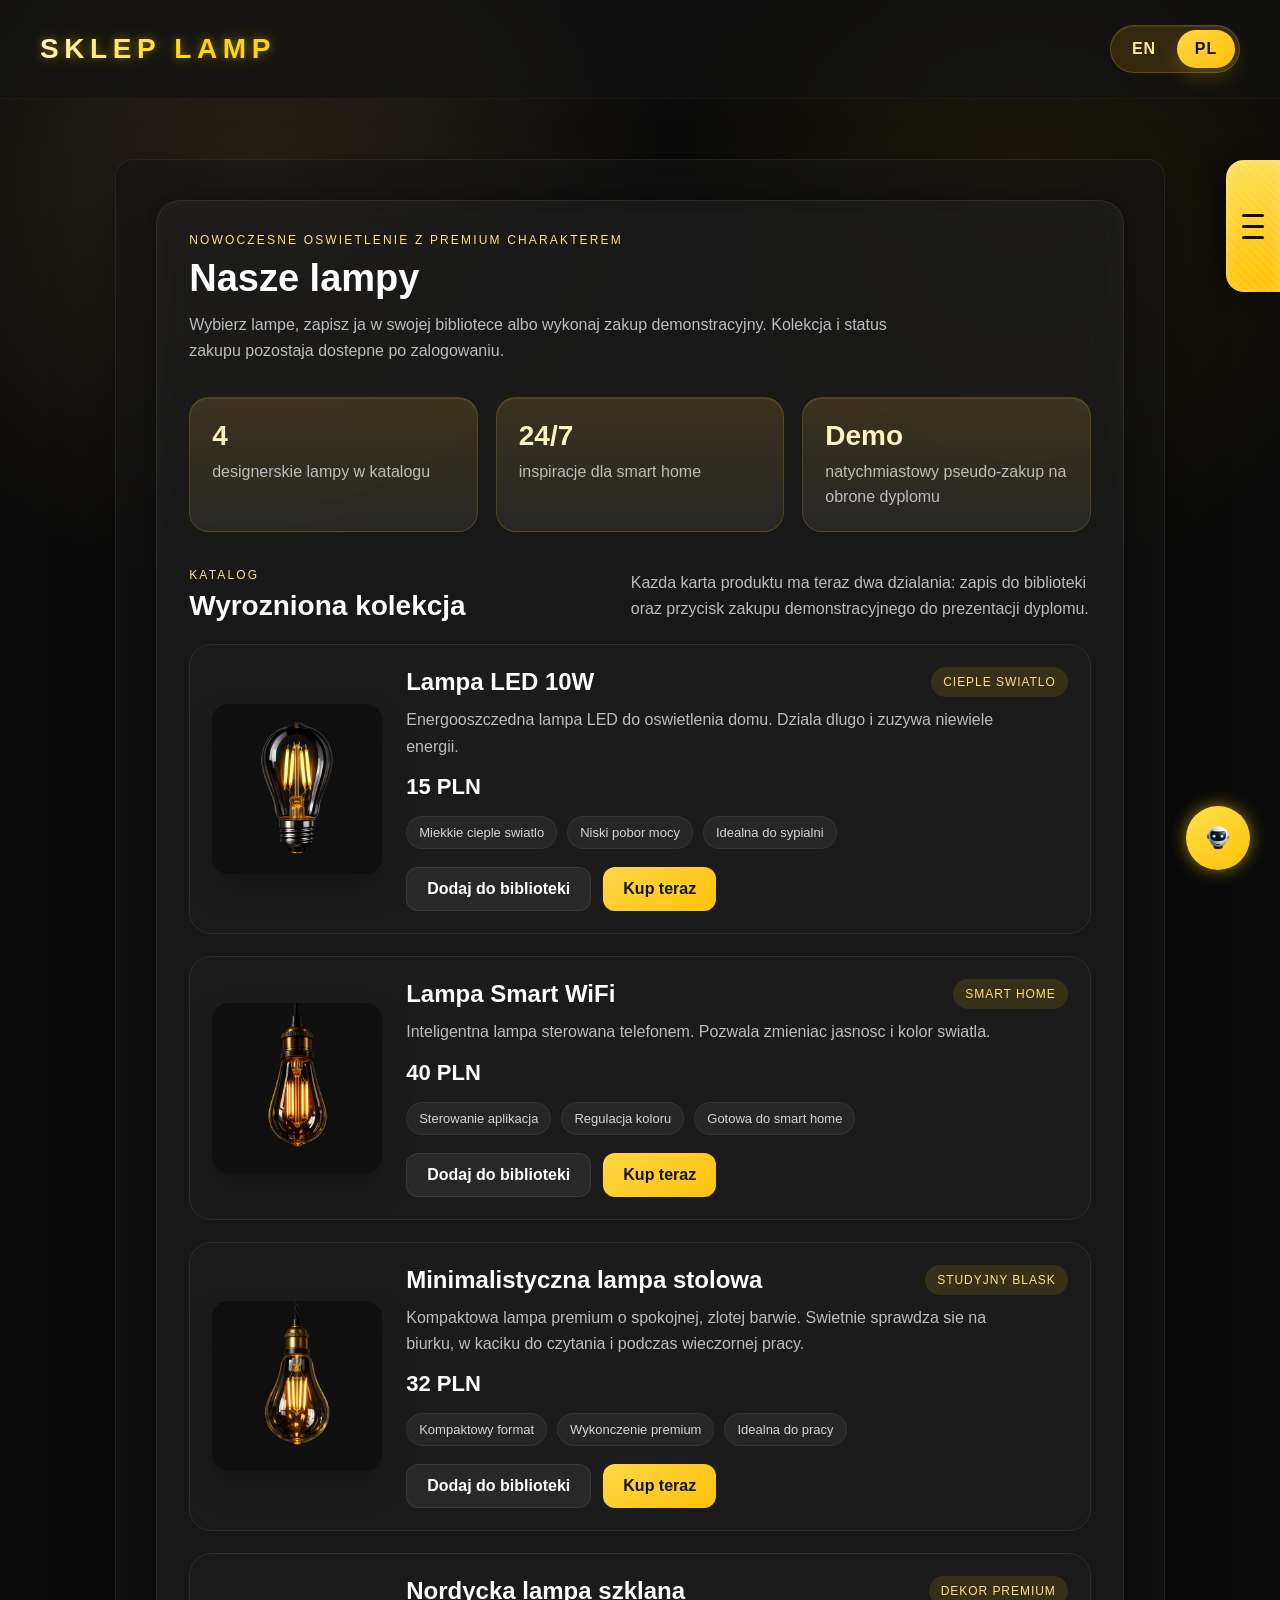
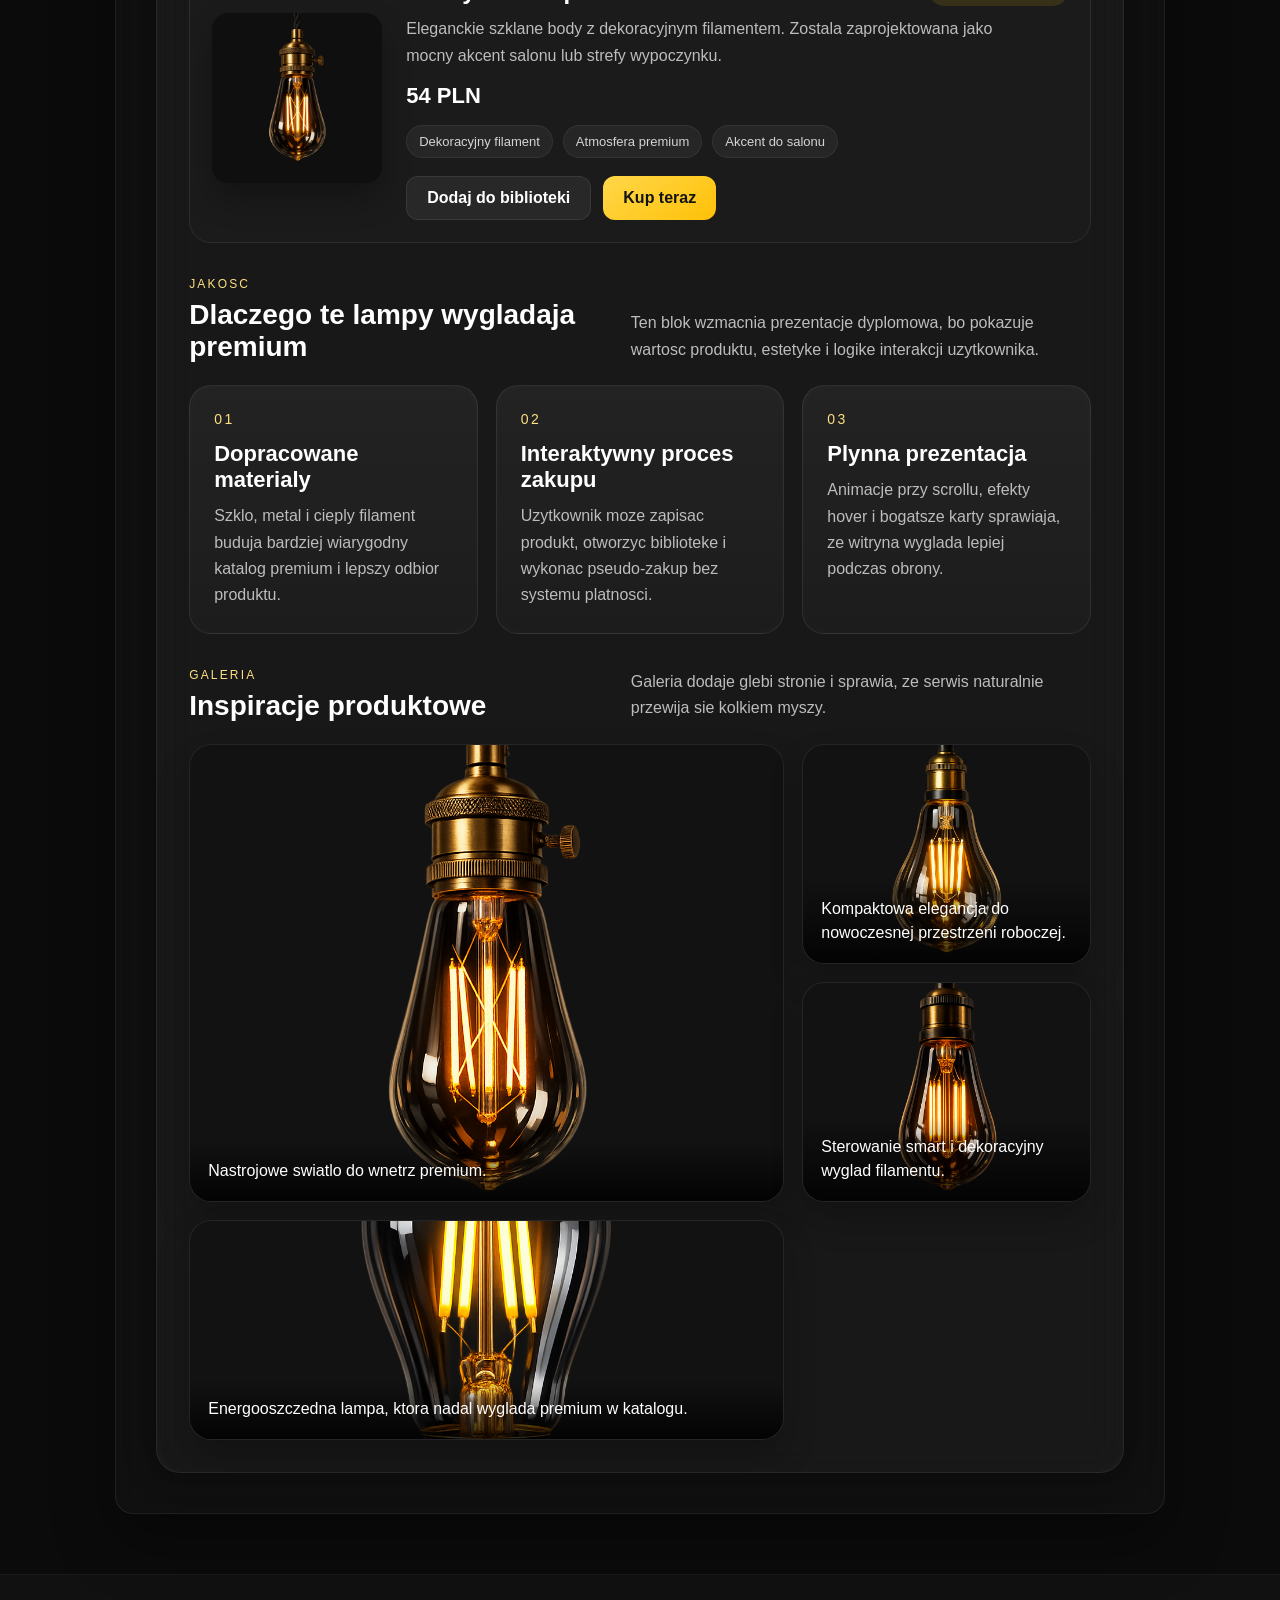
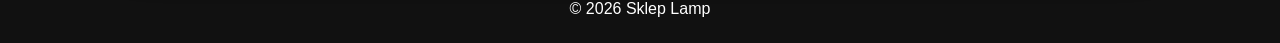
==== commit a993d8b4: "Optimalizationlang" ====
--- a/index.html
+++ b/index.html
@@ -1,373 +1,178 @@
 <!DOCTYPE html>
-<html lang="en">
+<html lang="pl">
 
 <head>
 <meta charset="UTF-8">
 <meta name="viewport" content="width=device-width, initial-scale=1.0">
-<title>Lamp Store</title>
+<title>Katalog | Sklep Lamp</title>
 <link rel="stylesheet" href="style.css">
 </head>
 
-<body>
-
-<div class="background-light"></div>
-
-<div class="menu-overlay" id="menuOverlay" onclick="closeMenu()"></div>
-<div class="modal-overlay" id="modalOverlay" onclick="closeActiveModal()"></div>
-
-<!-- MENU TAB -->
-<button class="menu-tab" type="button" onclick="toggleMenu()" aria-label="Open menu">
-<div class="tab-icon">
-<span></span>
-<span></span>
-<span></span>
-</div>
-</button>
-
-<header class="header">
-<h1 class="logo-title">
-<span>L</span>
-<span>A</span>
-<span>M</span>
-<span>P</span>
-<span class="space"></span>
-<span>S</span>
-<span>T</span>
-<span>O</span>
-<span>R</span>
-<span>E</span>
-</h1>
-</header>
-
-<!-- SIDE MENU -->
-
-<aside class="side-menu" id="sideMenu" aria-hidden="true">
-<div class="side-menu-head">
-<div>
-<p class="menu-eyebrow">Lamp Store</p>
-<h3>Menu</h3>
-</div>
-<button class="menu-close" type="button" onclick="closeMenu()" aria-label="Close menu">&times;</button>
-</div>
-
-<div class="menu-account-card" id="menuAccountCard">
-<span class="menu-account-label" id="menuAccountLabel">Guest mode</span>
-<strong class="menu-account-name" id="menuAccountName">Sign in to save lamps in your personal library.</strong>
-</div>
-
-<nav class="menu-nav">
-<button class="menu-item" type="button" onclick="goToPage('index.html')">
-<span>Catalog</span>
-<small>Browse the full lamp collection</small>
-</button>
-
-<button class="menu-item" id="menuAuthPrimary" type="button" onclick="openAuthModal('login')">
-<span>Log in</span>
-<small>Access your account securely</small>
-</button>
-
-<button class="menu-item" id="menuAuthSecondary" type="button" onclick="openAuthModal('register')">
-<span>Create account</span>
-<small>Create a new protected profile</small>
-</button>
-
-<button class="menu-item" id="menuLibraryButton" type="button" onclick="openLibraryModal()">
-<span>Library</span>
-<small>Saved lamps and favorites</small>
-</button>
-
-<button class="menu-item" type="button" onclick="openInfoModal('return')">
-<span>Return product</span>
-<small>Return and warranty guidance</small>
-</button>
-
-<button class="menu-item" type="button" onclick="openInfoModal('contact')">
-<span>Contact</span>
-<small>Support and communication</small>
-</button>
-</nav>
-</aside>
+<body data-page="catalog">
 
 <main class="container">
 <div class="inner-panel">
 <div class="hero-copy">
-<p class="hero-kicker">Modern lighting with a premium touch</p>
-<h2 class="title">Our Lamps</h2>
-<p class="hero-text">Choose a lamp, save it to your personal library, or complete a demo purchase. Your collection and purchase status stay available after sign in.</p>
+<p class="hero-kicker" data-i18n="catalog.heroKicker">Nowoczesne oswietlenie z premium charakterem</p>
+<h2 class="title" data-i18n="catalog.title">Nasze lampy</h2>
+<p class="hero-text" data-i18n="catalog.text">Wybierz lampe, zapisz ja w bibliotece lub wykonaj zakup demonstracyjny. Kolekcja i status zakupu pozostaja dostepne po zalogowaniu.</p>
 </div>
 
 <section class="hero-stats reveal-on-scroll" aria-label="Store highlights">
 <article class="stat-card">
 <span class="stat-value">4</span>
-<span class="stat-label">designer lamps in the catalog</span>
+<span class="stat-label" data-i18n="catalog.stat1">designerskie lampy w katalogu</span>
 </article>
 
 <article class="stat-card">
 <span class="stat-value">24/7</span>
-<span class="stat-label">smart home inspiration</span>
+<span class="stat-label" data-i18n="catalog.stat2">inspiracje dla smart home</span>
 </article>
 
 <article class="stat-card">
 <span class="stat-value">Demo</span>
-<span class="stat-label">instant pseudo-purchase flow for diploma defense</span>
+<span class="stat-label" data-i18n="catalog.stat3">natychmiastowy pseudo-zakup na obrone dyplomu</span>
 </article>
 </section>
 
 <section class="catalog-section reveal-on-scroll" aria-labelledby="catalogTitle">
 <div class="section-head">
 <div>
-<p class="section-kicker">Catalog</p>
-<h3 class="section-title" id="catalogTitle">Featured collection</h3>
-</div>
-<p class="section-text">Each product card now supports two actions: saving to the library and a demo purchase button for your project presentation.</p>
+<p class="section-kicker" data-i18n="catalog.sectionKicker">Katalog</p>
+<h3 class="section-title" id="catalogTitle" data-i18n="catalog.sectionTitle">Wyróżniona kolekcja</h3>
+</div>
+<p class="section-text" data-i18n="catalog.sectionText">Kazda karta produktu ma teraz dwa dzialania: zapis do biblioteki oraz przycisk zakupu demonstracyjnego do prezentacji dyplomu.</p>
 </div>
 
 <div class="products">
-<article class="product" data-product-card>
-<img src="images/lamp1.jpg" class="product-image" alt="LED Lamp 10W">
-
-<div class="product-info">
-<div class="product-topline">
-<h3>LED Lamp 10W</h3>
-<span class="product-tag">Warm light</span>
-</div>
-
-<p class="description">
-Energy-efficient LED lamp for home lighting.
-Long lifespan and low power consumption.
-</p>
-
-<p class="price">15 PLN</p>
-
-<div class="product-meta">
-<span>Soft warm spectrum</span>
-<span>Low power consumption</span>
-<span>Best for bedrooms</span>
-</div>
-
-<div class="product-actions">
-<button
-class="product-action secondary"
-type="button"
-data-add-library
-data-product-id="led-lamp-10w"
-data-product-name="LED Lamp 10W"
-data-product-price="15 PLN"
-data-product-image="images/lamp1.jpg"
-data-product-tag="Warm light"
-data-product-description="Energy-efficient LED lamp for home lighting. Long lifespan and low power consumption."
->
-Add to library
-</button>
-
-<button
-class="product-action"
-type="button"
-data-buy-product
-data-product-id="led-lamp-10w"
-data-product-name="LED Lamp 10W"
-data-product-price="15 PLN"
-data-product-image="images/lamp1.jpg"
-data-product-tag="Warm light"
-data-product-description="Energy-efficient LED lamp for home lighting. Long lifespan and low power consumption."
->
-Buy now
-</button>
-</div>
-</div>
-</article>
-
-<article class="product" data-product-card>
-<img src="images/lamp2.jpg" class="product-image" alt="Smart WiFi Lamp">
-
-<div class="product-info">
-<div class="product-topline">
-<h3>Smart WiFi Lamp</h3>
-<span class="product-tag">Smart home</span>
-</div>
-
-<p class="description">
-Smart lamp controlled via mobile phone.
-Adjust brightness and color.
-</p>
-
-<p class="price">40 PLN</p>
-
-<div class="product-meta">
-<span>App control</span>
-<span>Adjustable color</span>
-<span>Smart home ready</span>
-</div>
-
-<div class="product-actions">
-<button
-class="product-action secondary"
-type="button"
-data-add-library
-data-product-id="smart-wifi-lamp"
-data-product-name="Smart WiFi Lamp"
-data-product-price="40 PLN"
-data-product-image="images/lamp2.jpg"
-data-product-tag="Smart home"
-data-product-description="Smart lamp controlled via mobile phone. Adjust brightness and color."
->
-Add to library
-</button>
-
-<button
-class="product-action"
-type="button"
-data-buy-product
-data-product-id="smart-wifi-lamp"
-data-product-name="Smart WiFi Lamp"
-data-product-price="40 PLN"
-data-product-image="images/lamp2.jpg"
-data-product-tag="Smart home"
-data-product-description="Smart lamp controlled via mobile phone. Adjust brightness and color."
->
-Buy now
-</button>
-</div>
-</div>
-</article>
-
-<article class="product" data-product-card>
-<img src="images/lamp3.jpg" class="product-image" alt="Minimal Table Lamp">
-
-<div class="product-info">
-<div class="product-topline">
-<h3>Minimal Table Lamp</h3>
-<span class="product-tag">Studio glow</span>
-</div>
-
-<p class="description">
-Compact premium lamp with a calm golden tone.
-Excellent for desks, reading corners, and focused evening work.
-</p>
-
-<p class="price">32 PLN</p>
-
-<div class="product-meta">
-<span>Compact format</span>
-<span>Premium finish</span>
-<span>Perfect for workspaces</span>
-</div>
-
-<div class="product-actions">
-<button
-class="product-action secondary"
-type="button"
-data-add-library
-data-product-id="minimal-table-lamp"
-data-product-name="Minimal Table Lamp"
-data-product-price="32 PLN"
-data-product-image="images/lamp3.jpg"
-data-product-tag="Studio glow"
-data-product-description="Compact premium lamp with a calm golden tone. Excellent for desks, reading corners, and focused evening work."
->
-Add to library
-</button>
-
-<button
-class="product-action"
-type="button"
-data-buy-product
-data-product-id="minimal-table-lamp"
-data-product-name="Minimal Table Lamp"
-data-product-price="32 PLN"
-data-product-image="images/lamp3.jpg"
-data-product-tag="Studio glow"
-data-product-description="Compact premium lamp with a calm golden tone. Excellent for desks, reading corners, and focused evening work."
->
-Buy now
-</button>
-</div>
-</div>
-</article>
-
-<article class="product" data-product-card>
-<img src="images/lamp4.jpg" class="product-image" alt="Nordic Glass Lamp">
-
-<div class="product-info">
-<div class="product-topline">
-<h3>Nordic Glass Lamp</h3>
-<span class="product-tag">Premium decor</span>
-</div>
-
-<p class="description">
-Elegant glass body with a decorative filament feel.
-Designed to become a visual accent in a living room or lounge zone.
-</p>
-
-<p class="price">54 PLN</p>
-
-<div class="product-meta">
-<span>Decorative filament</span>
-<span>Premium ambiance</span>
-<span>Living room accent</span>
-</div>
-
-<div class="product-actions">
-<button
-class="product-action secondary"
-type="button"
-data-add-library
-data-product-id="nordic-glass-lamp"
-data-product-name="Nordic Glass Lamp"
-data-product-price="54 PLN"
-data-product-image="images/lamp4.jpg"
-data-product-tag="Premium decor"
-data-product-description="Elegant glass body with a decorative filament feel. Designed to become a visual accent in a living room or lounge zone."
->
-Add to library
-</button>
-
-<button
-class="product-action"
-type="button"
-data-buy-product
-data-product-id="nordic-glass-lamp"
-data-product-name="Nordic Glass Lamp"
-data-product-price="54 PLN"
-data-product-image="images/lamp4.jpg"
-data-product-tag="Premium decor"
-data-product-description="Elegant glass body with a decorative filament feel. Designed to become a visual accent in a living room or lounge zone."
->
-Buy now
-</button>
-</div>
-</div>
-</article>
-</div>
-
+<article class="product" data-product-card data-product-id="led-lamp-10w">
+<img src="images/lamp1.jpg" class="product-image" alt="">
+
+<div class="product-info">
+<div class="product-topline">
+<h3 data-product-field="name"></h3>
+<span class="product-tag" data-product-field="tag"></span>
+</div>
+
+<p class="description" data-product-field="description"></p>
+<p class="price" data-product-field="price"></p>
+
+<div class="product-meta">
+<span data-product-meta="0"></span>
+<span data-product-meta="1"></span>
+<span data-product-meta="2"></span>
+</div>
+
+<div class="product-actions">
+<button class="product-action secondary" type="button" data-add-library data-product-id="led-lamp-10w"></button>
+<button class="product-action" type="button" data-buy-product data-product-id="led-lamp-10w"></button>
+</div>
+</div>
+</article>
+
+<article class="product" data-product-card data-product-id="smart-wifi-lamp">
+<img src="images/lamp2.jpg" class="product-image" alt="">
+
+<div class="product-info">
+<div class="product-topline">
+<h3 data-product-field="name"></h3>
+<span class="product-tag" data-product-field="tag"></span>
+</div>
+
+<p class="description" data-product-field="description"></p>
+<p class="price" data-product-field="price"></p>
+
+<div class="product-meta">
+<span data-product-meta="0"></span>
+<span data-product-meta="1"></span>
+<span data-product-meta="2"></span>
+</div>
+
+<div class="product-actions">
+<button class="product-action secondary" type="button" data-add-library data-product-id="smart-wifi-lamp"></button>
+<button class="product-action" type="button" data-buy-product data-product-id="smart-wifi-lamp"></button>
+</div>
+</div>
+</article>
+
+<article class="product" data-product-card data-product-id="minimal-table-lamp">
+<img src="images/lamp3.jpg" class="product-image" alt="">
+
+<div class="product-info">
+<div class="product-topline">
+<h3 data-product-field="name"></h3>
+<span class="product-tag" data-product-field="tag"></span>
+</div>
+
+<p class="description" data-product-field="description"></p>
+<p class="price" data-product-field="price"></p>
+
+<div class="product-meta">
+<span data-product-meta="0"></span>
+<span data-product-meta="1"></span>
+<span data-product-meta="2"></span>
+</div>
+
+<div class="product-actions">
+<button class="product-action secondary" type="button" data-add-library data-product-id="minimal-table-lamp"></button>
+<button class="product-action" type="button" data-buy-product data-product-id="minimal-table-lamp"></button>
+</div>
+</div>
+</article>
+
+<article class="product" data-product-card data-product-id="nordic-glass-lamp">
+<img src="images/lamp4.jpg" class="product-image" alt="">
+
+<div class="product-info">
+<div class="product-topline">
+<h3 data-product-field="name"></h3>
+<span class="product-tag" data-product-field="tag"></span>
+</div>
+
+<p class="description" data-product-field="description"></p>
+<p class="price" data-product-field="price"></p>
+
+<div class="product-meta">
+<span data-product-meta="0"></span>
+<span data-product-meta="1"></span>
+<span data-product-meta="2"></span>
+</div>
+
+<div class="product-actions">
+<button class="product-action secondary" type="button" data-add-library data-product-id="nordic-glass-lamp"></button>
+<button class="product-action" type="button" data-buy-product data-product-id="nordic-glass-lamp"></button>
+</div>
+</div>
+</article>
+</div>
 </section>
 
 <section class="experience-section reveal-on-scroll" aria-labelledby="experienceTitle">
 <div class="section-head">
 <div>
-<p class="section-kicker">Quality</p>
-<h3 class="section-title" id="experienceTitle">Why these lamps feel premium</h3>
-</div>
-<p class="section-text">This block improves the diploma presentation by explaining product value, visual quality, and interaction logic for users.</p>
+<p class="section-kicker" data-i18n="catalog.qualityKicker">Jakosc</p>
+<h3 class="section-title" id="experienceTitle" data-i18n="catalog.qualityTitle">Dlaczego te lampy wygladaja premium</h3>
+</div>
+<p class="section-text" data-i18n="catalog.qualityText">Ten blok wzmacnia prezentacje dyplomowa, bo pokazuje wartosc produktu, estetyke i logike interakcji uzytkownika.</p>
 </div>
 
 <div class="experience-grid">
 <article class="experience-card">
 <span class="experience-number">01</span>
-<h4>Refined materials</h4>
-<p>Glass, metal, and warm filament styling create a more believable premium catalog with stronger product perception.</p>
+<h4 data-i18n="catalog.experience1Title">Dopracowane materialy</h4>
+<p data-i18n="catalog.experience1Text">Szklo, metal i cieply filament buduja bardziej wiarygodny katalog premium i lepszy odbior produktu.</p>
 </article>
 
 <article class="experience-card">
 <span class="experience-number">02</span>
-<h4>Interactive shopping flow</h4>
-<p>Users can save products, open the library, and trigger a pseudo-purchase without needing a backend payment system.</p>
+<h4 data-i18n="catalog.experience2Title">Interaktywny proces zakupu</h4>
+<p data-i18n="catalog.experience2Text">Uzytkownik moze zapisac produkt, otworzyc biblioteke i wykonac pseudo-zakup bez systemu platnosci.</p>
 </article>
 
 <article class="experience-card">
 <span class="experience-number">03</span>
-<h4>Smooth presentation</h4>
-<p>Scroll reveal animations, hover effects, and richer cards make the site feel more polished during defense or demo.</p>
+<h4 data-i18n="catalog.experience3Title">Plynna prezentacja</h4>
+<p data-i18n="catalog.experience3Text">Animacje przy scrollu, efekty hover i bogatsze karty sprawiaja, ze witryna wyglada lepiej podczas obrony.</p>
 </article>
 </div>
 </section>
@@ -375,96 +180,38 @@
 <section class="gallery-section reveal-on-scroll" aria-labelledby="galleryTitle">
 <div class="section-head">
 <div>
-<p class="section-kicker">Gallery</p>
-<h3 class="section-title" id="galleryTitle">Product inspiration</h3>
-</div>
-<p class="section-text">A visual gallery adds depth to the page and makes the site long enough for natural wheel scrolling.</p>
+<p class="section-kicker" data-i18n="catalog.galleryKicker">Galeria</p>
+<h3 class="section-title" id="galleryTitle" data-i18n="catalog.galleryTitle">Inspiracje produktowe</h3>
+</div>
+<p class="section-text" data-i18n="catalog.galleryText">Galeria dodaje glebi stronie i sprawia, ze serwis naturalnie przewija sie kolkiem myszy.</p>
 </div>
 
 <div class="gallery-grid">
 <figure class="gallery-card large">
-<img src="images/lamp4.jpg" alt="Nordic glass lamp close-up">
-<figcaption>Warm atmospheric lighting for premium interiors.</figcaption>
+<img src="images/lamp4.jpg" data-i18n-alt="catalog.gallery1Alt" alt="">
+<figcaption data-i18n="catalog.gallery1Caption">Nastrojowe swiatlo do premium wnetrz.</figcaption>
 </figure>
 
 <figure class="gallery-card">
-<img src="images/lamp3.jpg" alt="Minimal table lamp on dark background">
-<figcaption>Compact elegance for a modern workspace.</figcaption>
+<img src="images/lamp3.jpg" data-i18n-alt="catalog.gallery2Alt" alt="">
+<figcaption data-i18n="catalog.gallery2Caption">Kompaktowa elegancja do nowoczesnej przestrzeni roboczej.</figcaption>
 </figure>
 
 <figure class="gallery-card">
-<img src="images/lamp2.jpg" alt="Smart lamp with amber light">
-<figcaption>Smart control paired with a decorative filament look.</figcaption>
+<img src="images/lamp2.jpg" data-i18n-alt="catalog.gallery3Alt" alt="">
+<figcaption data-i18n="catalog.gallery3Caption">Sterowanie smart i dekoracyjny wyglad filamentu.</figcaption>
 </figure>
 
 <figure class="gallery-card wide">
-<img src="images/lamp1.jpg" alt="LED lamp studio shot">
-<figcaption>Energy-saving lighting that still looks premium in the catalog.</figcaption>
+<img src="images/lamp1.jpg" data-i18n-alt="catalog.gallery4Alt" alt="">
+<figcaption data-i18n="catalog.gallery4Caption">Energooszczedna lampa, ktora nadal wyglada premium.</figcaption>
 </figure>
 </div>
 </section>
 </div>
 </main>
 
-<!-- INFO MODAL -->
-
-<section class="modal-window info-modal" id="infoModal" aria-hidden="true" aria-label="Information window">
-<div class="modal-head">
-<div>
-<p class="modal-kicker" id="infoKicker">Support</p>
-<h3 class="modal-title" id="infoTitle">Information</h3>
-</div>
-<button class="modal-close" type="button" onclick="closeActiveModal()" aria-label="Close information window">&times;</button>
-</div>
-
-<p class="info-text" id="infoText"></p>
-</section>
-
-<!-- CHAT BUTTON -->
-
-<button class="chat-button" type="button" onclick="toggleChat()" aria-label="Open assistant">
-<img src="images/botlog.png" alt="Assistant robot">
-</button>
-
-<div class="chat-overlay" id="chatOverlay" onclick="closeChat()"></div>
-
-<!-- CHAT MODAL -->
-
-<section class="chat-modal" id="chatWindow" aria-hidden="true" aria-label="Lamp Assistant window">
-<div class="chat-badge">Lamp Assistant</div>
-
-<h3 class="chat-title">Hi! I am ready to help you.</h3>
-
-<p class="chat-text">
-I can help you choose a lamp, learn about delivery, and quickly find the right model for your home.
-</p>
-
-<div class="chat-cards">
-<div class="chat-card">
-<span class="chat-card-title">Choose a lamp</span>
-<p>Get help with selecting the best lamp for your room and style.</p>
-</div>
-
-<div class="chat-card">
-<span class="chat-card-title">Fast support</span>
-<p>Find quick answers about orders, delivery, and product details.</p>
-</div>
-
-<div class="chat-card">
-<span class="chat-card-title">Ready now</span>
-<p>The assistant is online and prepared to guide you right away.</p>
-</div>
-</div>
-
-<p class="chat-tip">Click outside the window or press the robot button again to close it.</p>
-</section>
-
-<div class="toast-stack" id="toastStack" aria-live="polite" aria-atomic="true"></div>
-
-<footer>
-<p>&copy; 2026 Lamp Store</p>
-</footer>
-
+<script src="i18n.js"></script>
 <script src="script.js"></script>
 
 </body>
--- a/style.css
+++ b/style.css
@@ -111,24 +111,30 @@
 }
 
 .header{
-display:flex;
-justify-content:center;
-align-items:center;
 padding:25px;
 background:rgba(18,18,18,0.72);
 backdrop-filter:blur(12px);
 border-bottom:1px solid rgba(255,255,255,0.04);
 }
 
+.header-inner{
+width:min(1200px, calc(100% - 24px));
+margin:0 auto;
+display:flex;
+align-items:center;
+justify-content:space-between;
+gap:20px;
+}
+
 .logo-title{
 display:flex;
-justify-content:center;
 align-items:center;
 font-size:28px;
 letter-spacing:6px;
 }
 
-.logo-title span{
+.logo-title span,
+.logo-brand{
 background:linear-gradient(120deg, #ffffff, #ffd700, #ffcc33, #ffffff);
 background-size:200%;
 -webkit-background-clip:text;
@@ -136,6 +142,50 @@
 -webkit-text-fill-color:transparent;
 animation:floatLetters 6s ease-in-out infinite, goldShine 4s linear infinite;
 text-shadow:0 0 10px rgba(255,215,0,0.4), 0 0 25px rgba(255,215,0,0.2);
+}
+
+.logo-brand{
+letter-spacing:0.2em;
+text-transform:uppercase;
+}
+
+.header-tools{
+display:flex;
+align-items:center;
+justify-content:flex-end;
+}
+
+.lang-switch{
+display:inline-flex;
+align-items:center;
+gap:4px;
+padding:4px;
+border-radius:999px;
+background:rgba(255,193,7,0.14);
+border:1px solid rgba(255,193,7,0.24);
+box-shadow:inset 0 1px 0 rgba(255,255,255,0.08);
+}
+
+.lang-option{
+min-width:58px;
+height:38px;
+padding:0 16px;
+border-radius:999px;
+background:transparent;
+color:#f9e9a3;
+font-weight:bold;
+letter-spacing:0.06em;
+transition:background 0.24s ease, color 0.24s ease, transform 0.24s ease;
+}
+
+.lang-option:hover{
+transform:translateY(-1px);
+}
+
+.lang-option.active{
+background:linear-gradient(145deg, #ffd74a, var(--gold));
+color:#151515;
+box-shadow:0 10px 18px rgba(255,193,7,0.18);
 }
 
 @keyframes floatLetters{
@@ -626,6 +676,11 @@
 border-color:rgba(255,193,7,0.28);
 }
 
+.menu-item.is-current{
+background:rgba(255,193,7,0.12);
+border-color:rgba(255,193,7,0.36);
+}
+
 .menu-item span{
 font-size:18px;
 font-weight:bold;
@@ -1252,6 +1307,21 @@
 letter-spacing:4px;
 }
 
+.header-inner{
+width:100%;
+}
+
+.logo-brand{
+letter-spacing:0.12em;
+}
+
+.lang-option{
+min-width:52px;
+height:34px;
+padding:0 12px;
+font-size:13px;
+}
+
 .title{
 font-size:30px;
 }
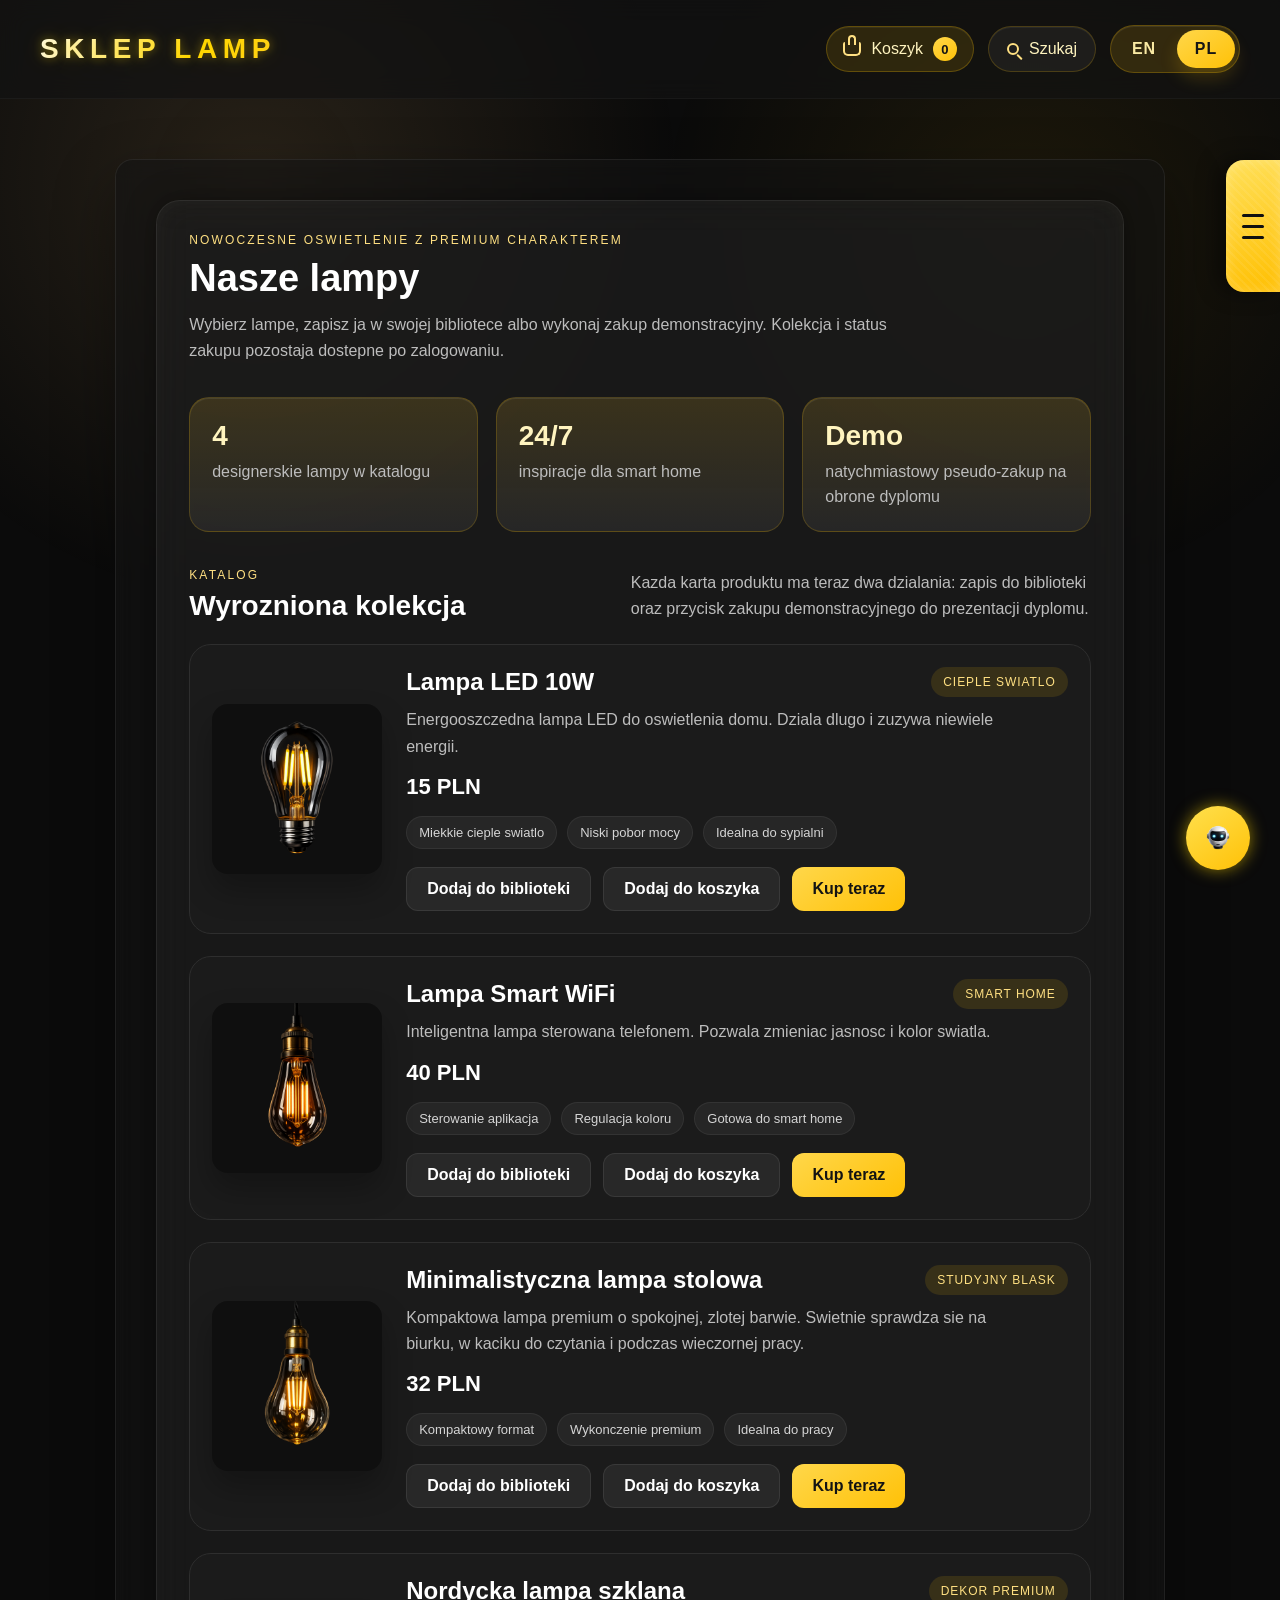
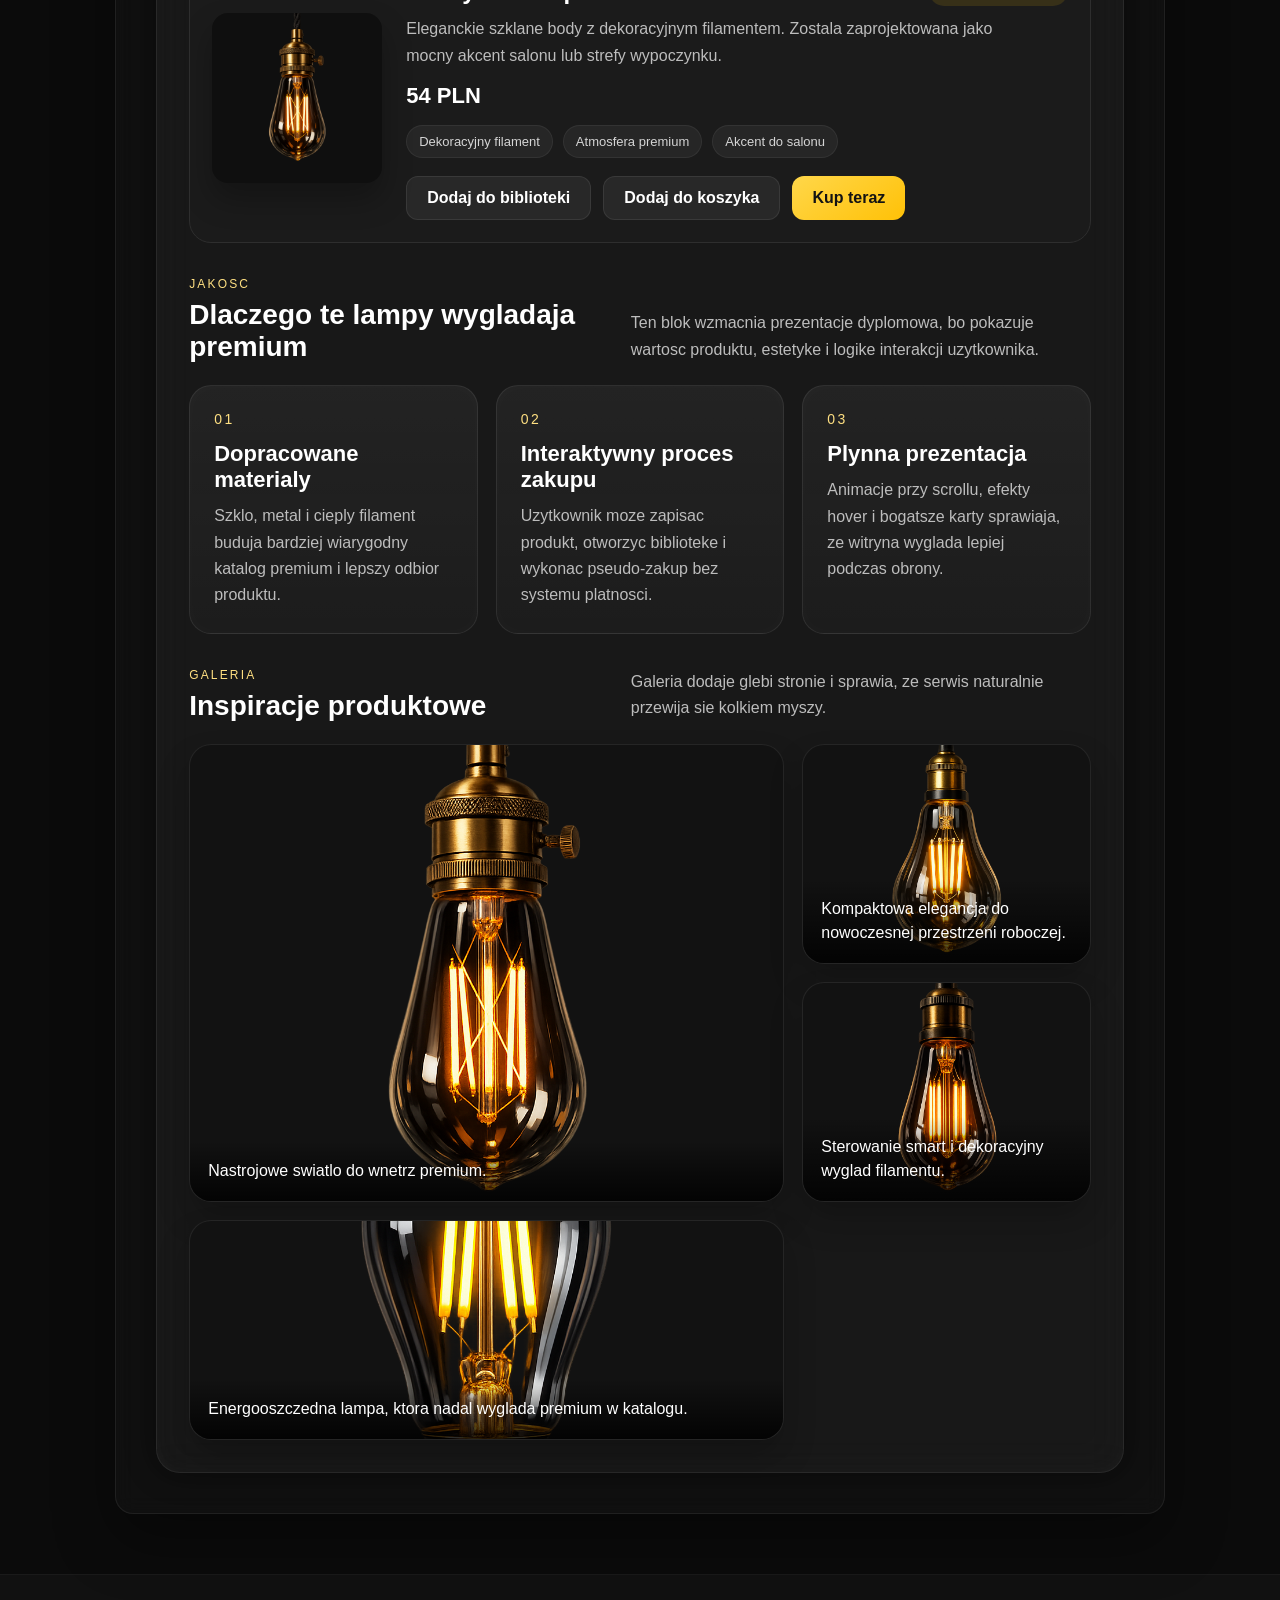
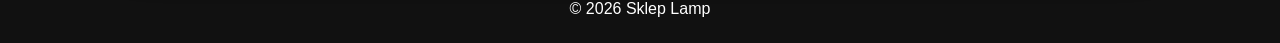
==== commit a4af1e94: "lts" ====
--- a/index.html
+++ b/index.html
@@ -44,107 +44,7 @@
 <p class="section-text" data-i18n="catalog.sectionText">Kazda karta produktu ma teraz dwa dzialania: zapis do biblioteki oraz przycisk zakupu demonstracyjnego do prezentacji dyplomu.</p>
 </div>
 
-<div class="products">
-<article class="product" data-product-card data-product-id="led-lamp-10w">
-<img src="images/lamp1.jpg" class="product-image" alt="">
-
-<div class="product-info">
-<div class="product-topline">
-<h3 data-product-field="name"></h3>
-<span class="product-tag" data-product-field="tag"></span>
-</div>
-
-<p class="description" data-product-field="description"></p>
-<p class="price" data-product-field="price"></p>
-
-<div class="product-meta">
-<span data-product-meta="0"></span>
-<span data-product-meta="1"></span>
-<span data-product-meta="2"></span>
-</div>
-
-<div class="product-actions">
-<button class="product-action secondary" type="button" data-add-library data-product-id="led-lamp-10w"></button>
-<button class="product-action" type="button" data-buy-product data-product-id="led-lamp-10w"></button>
-</div>
-</div>
-</article>
-
-<article class="product" data-product-card data-product-id="smart-wifi-lamp">
-<img src="images/lamp2.jpg" class="product-image" alt="">
-
-<div class="product-info">
-<div class="product-topline">
-<h3 data-product-field="name"></h3>
-<span class="product-tag" data-product-field="tag"></span>
-</div>
-
-<p class="description" data-product-field="description"></p>
-<p class="price" data-product-field="price"></p>
-
-<div class="product-meta">
-<span data-product-meta="0"></span>
-<span data-product-meta="1"></span>
-<span data-product-meta="2"></span>
-</div>
-
-<div class="product-actions">
-<button class="product-action secondary" type="button" data-add-library data-product-id="smart-wifi-lamp"></button>
-<button class="product-action" type="button" data-buy-product data-product-id="smart-wifi-lamp"></button>
-</div>
-</div>
-</article>
-
-<article class="product" data-product-card data-product-id="minimal-table-lamp">
-<img src="images/lamp3.jpg" class="product-image" alt="">
-
-<div class="product-info">
-<div class="product-topline">
-<h3 data-product-field="name"></h3>
-<span class="product-tag" data-product-field="tag"></span>
-</div>
-
-<p class="description" data-product-field="description"></p>
-<p class="price" data-product-field="price"></p>
-
-<div class="product-meta">
-<span data-product-meta="0"></span>
-<span data-product-meta="1"></span>
-<span data-product-meta="2"></span>
-</div>
-
-<div class="product-actions">
-<button class="product-action secondary" type="button" data-add-library data-product-id="minimal-table-lamp"></button>
-<button class="product-action" type="button" data-buy-product data-product-id="minimal-table-lamp"></button>
-</div>
-</div>
-</article>
-
-<article class="product" data-product-card data-product-id="nordic-glass-lamp">
-<img src="images/lamp4.jpg" class="product-image" alt="">
-
-<div class="product-info">
-<div class="product-topline">
-<h3 data-product-field="name"></h3>
-<span class="product-tag" data-product-field="tag"></span>
-</div>
-
-<p class="description" data-product-field="description"></p>
-<p class="price" data-product-field="price"></p>
-
-<div class="product-meta">
-<span data-product-meta="0"></span>
-<span data-product-meta="1"></span>
-<span data-product-meta="2"></span>
-</div>
-
-<div class="product-actions">
-<button class="product-action secondary" type="button" data-add-library data-product-id="nordic-glass-lamp"></button>
-<button class="product-action" type="button" data-buy-product data-product-id="nordic-glass-lamp"></button>
-</div>
-</div>
-</article>
-</div>
+<div class="products" id="productsGrid"></div>
 </section>
 
 <section class="experience-section reveal-on-scroll" aria-labelledby="experienceTitle">
@@ -212,6 +112,11 @@
 </main>
 
 <script src="i18n.js"></script>
+<script src="storage.js"></script>
+<script src="ui.js"></script>
+<script src="products.js"></script>
+<script src="search.js"></script>
+<script src="auth.js"></script>
 <script src="script.js"></script>
 
 </body>
--- a/style.css
+++ b/style.css
@@ -31,18 +31,21 @@
 }
 
 body::-webkit-scrollbar,
-.modal-window::-webkit-scrollbar{
+.modal-window::-webkit-scrollbar,
+.search-results::-webkit-scrollbar{
 width:10px;
 }
 
 body::-webkit-scrollbar-thumb,
-.modal-window::-webkit-scrollbar-thumb{
+.modal-window::-webkit-scrollbar-thumb,
+.search-results::-webkit-scrollbar-thumb{
 background:rgba(255,193,7,0.38);
 border-radius:999px;
 }
 
 body::-webkit-scrollbar-track,
-.modal-window::-webkit-scrollbar-track{
+.modal-window::-webkit-scrollbar-track,
+.search-results::-webkit-scrollbar-track{
 background:rgba(255,255,255,0.04);
 }
 
@@ -153,6 +156,105 @@
 display:flex;
 align-items:center;
 justify-content:flex-end;
+gap:14px;
+}
+
+.search-trigger{
+display:inline-flex;
+align-items:center;
+gap:10px;
+height:46px;
+padding:0 18px;
+border-radius:999px;
+background:rgba(255,255,255,0.05);
+color:#fff4bf;
+border:1px solid rgba(255,193,7,0.2);
+box-shadow:inset 0 1px 0 rgba(255,255,255,0.06);
+transition:transform 0.24s ease, border-color 0.24s ease, background 0.24s ease, box-shadow 0.24s ease;
+}
+
+.search-trigger:hover{
+transform:translateY(-1px);
+background:rgba(255,193,7,0.08);
+border-color:rgba(255,193,7,0.34);
+box-shadow:0 10px 20px rgba(0,0,0,0.18);
+}
+
+.cart-trigger{
+display:inline-flex;
+align-items:center;
+gap:10px;
+height:46px;
+padding:0 16px;
+border-radius:999px;
+background:rgba(255,193,7,0.12);
+color:#fff4bf;
+border:1px solid rgba(255,193,7,0.25);
+box-shadow:inset 0 1px 0 rgba(255,255,255,0.06);
+transition:transform 0.24s ease, border-color 0.24s ease, background 0.24s ease;
+}
+
+.cart-trigger:hover,
+.cart-trigger.is-current{
+transform:translateY(-1px);
+background:rgba(255,193,7,0.18);
+border-color:rgba(255,193,7,0.42);
+}
+
+.cart-trigger-icon{
+width:18px;
+height:14px;
+border:2px solid var(--gold-soft);
+border-top:none;
+border-radius:2px 2px 5px 5px;
+position:relative;
+display:inline-block;
+}
+
+.cart-trigger-icon::before{
+content:"";
+position:absolute;
+left:3px;
+right:3px;
+top:-7px;
+height:8px;
+border:2px solid var(--gold-soft);
+border-bottom:none;
+border-radius:999px 999px 0 0;
+}
+
+.cart-trigger strong{
+min-width:24px;
+height:24px;
+display:inline-flex;
+align-items:center;
+justify-content:center;
+border-radius:999px;
+background:linear-gradient(145deg, #ffd74a, var(--gold));
+color:#141414;
+font-size:13px;
+}
+
+.search-trigger-dot{
+width:12px;
+height:12px;
+border:2px solid var(--gold-soft);
+border-radius:50%;
+position:relative;
+display:inline-block;
+flex-shrink:0;
+}
+
+.search-trigger-dot::after{
+content:"";
+position:absolute;
+right:-6px;
+bottom:-5px;
+width:7px;
+height:2px;
+background:var(--gold-soft);
+border-radius:999px;
+transform:rotate(45deg);
 }
 
 .lang-switch{
@@ -742,6 +844,161 @@
 line-height:1;
 }
 
+.search-modal{
+width:min(760px, calc(100vw - 32px));
+}
+
+.cart-modal{
+width:min(720px, calc(100vw - 32px));
+}
+
+.search-text{
+line-height:1.65;
+color:var(--muted);
+margin-bottom:18px;
+}
+
+.search-input-wrap{
+display:flex;
+flex-direction:column;
+gap:10px;
+margin-bottom:14px;
+}
+
+.search-input-label{
+font-size:12px;
+letter-spacing:0.16em;
+text-transform:uppercase;
+color:var(--gold-soft);
+}
+
+.search-input{
+width:100%;
+height:58px;
+padding:0 18px;
+border-radius:16px;
+background:rgba(255,255,255,0.04);
+border:1px solid rgba(255,255,255,0.08);
+color:#ffffff;
+outline:none;
+transition:border-color 0.24s ease, box-shadow 0.24s ease, background 0.24s ease;
+}
+
+.search-input:focus{
+border-color:rgba(255,193,7,0.42);
+background:rgba(255,255,255,0.06);
+box-shadow:0 0 0 4px rgba(255,193,7,0.08);
+}
+
+.search-results-meta{
+color:#d9c87a;
+margin-bottom:14px;
+line-height:1.5;
+}
+
+.search-results{
+max-height:min(48vh, 430px);
+overflow-y:auto;
+padding-right:8px;
+display:flex;
+flex-direction:column;
+gap:14px;
+}
+
+.search-result-card,
+.search-empty-state{
+border-radius:22px;
+padding:18px;
+background:
+linear-gradient(180deg, rgba(255,193,7,0.08), rgba(255,255,255,0.02)),
+rgba(255,255,255,0.03);
+border:1px solid rgba(255,255,255,0.08);
+}
+
+.search-result-card{
+display:flex;
+gap:18px;
+align-items:flex-start;
+}
+
+.search-result-image{
+width:120px;
+height:120px;
+object-fit:cover;
+border-radius:16px;
+background:#0f0f0f;
+box-shadow:0 12px 28px rgba(0,0,0,0.28);
+flex-shrink:0;
+}
+
+.search-result-copy{
+flex:1;
+min-width:0;
+}
+
+.search-result-topline{
+display:flex;
+justify-content:space-between;
+align-items:flex-start;
+gap:14px;
+margin-bottom:10px;
+}
+
+.search-result-topline h4{
+font-size:22px;
+margin-bottom:6px;
+}
+
+.search-result-tag{
+color:var(--gold-soft);
+text-transform:uppercase;
+letter-spacing:0.08em;
+font-size:12px;
+}
+
+.search-result-price{
+font-size:20px;
+white-space:nowrap;
+color:#fff4bf;
+}
+
+.search-result-description{
+line-height:1.65;
+color:var(--muted);
+margin-bottom:14px;
+}
+
+.search-result-meta-list{
+display:flex;
+flex-wrap:wrap;
+gap:10px;
+margin-bottom:14px;
+}
+
+.search-result-meta-list span{
+padding:8px 12px;
+border-radius:999px;
+font-size:13px;
+background:rgba(255,255,255,0.05);
+color:#d5d5d5;
+border:1px solid rgba(255,255,255,0.06);
+}
+
+.search-result-actions{
+margin-top:0;
+}
+
+.search-empty-state strong{
+display:block;
+font-size:20px;
+margin-bottom:8px;
+}
+
+.search-empty-state p{
+line-height:1.65;
+color:var(--muted);
+}
+
 .auth-tabs{
 display:flex;
 gap:10px;
@@ -884,6 +1141,69 @@
 display:grid;
 gap:10px;
 justify-items:end;
+}
+
+.cart-list{
+display:grid;
+gap:14px;
+}
+
+.cart-item{
+display:grid;
+grid-template-columns:84px minmax(0, 1fr) auto;
+align-items:center;
+gap:14px;
+padding:16px;
+border-radius:18px;
+background:rgba(255,255,255,0.04);
+border:1px solid rgba(255,255,255,0.07);
+}
+
+.cart-item-image{
+width:84px;
+height:84px;
+object-fit:cover;
+border-radius:14px;
+background:#101010;
+}
+
+.cart-item-copy strong,
+.cart-item-copy span{
+display:block;
+}
+
+.cart-item-copy strong{
+font-size:18px;
+margin-bottom:6px;
+}
+
+.cart-item-copy span{
+color:var(--muted);
+}
+
+.cart-item-actions{
+display:flex;
+gap:10px;
+}
+
+.cart-total{
+display:flex;
+align-items:center;
+justify-content:space-between;
+gap:16px;
+margin-top:18px;
+padding-top:18px;
+border-top:1px solid rgba(255,255,255,0.08);
+font-size:18px;
+}
+
+.cart-total strong{
+font-size:24px;
+color:#fff4bf;
+}
+
+.page-cart-total{
+margin-bottom:10px;
 }
 
 .library-buy,
@@ -1246,6 +1566,14 @@
 padding:20px;
 }
 
+.header-tools{
+gap:10px;
+}
+
+.search-trigger{
+padding:0 16px;
+}
+
 .hero-stats,
 .experience-grid,
 .gallery-grid{
@@ -1272,6 +1600,15 @@
 align-items:flex-start;
 }
 
+.search-result-card{
+flex-direction:column;
+}
+
+.search-result-image{
+width:100%;
+height:220px;
+}
+
 .gallery-card.large,
 .gallery-card.wide{
 grid-column:auto;
@@ -1311,8 +1648,24 @@
 width:100%;
 }
 
+.header-tools{
+width:100%;
+justify-content:space-between;
+flex-wrap:wrap;
+}
+
 .logo-brand{
 letter-spacing:0.12em;
+}
+
+.search-trigger{
+width:100%;
+justify-content:center;
+}
+
+.cart-trigger{
+flex:1 1 auto;
+justify-content:center;
 }
 
 .lang-option{
@@ -1409,7 +1762,34 @@
 font-size:26px;
 }
 
+.search-results{
+max-height:min(46vh, 360px);
+}
+
+.search-result-topline{
+flex-direction:column;
+}
+
+.search-result-price{
+white-space:normal;
+}
+
 .library-card-actions{
+grid-template-columns:1fr;
+width:100%;
+}
+
+.cart-item{
+grid-template-columns:1fr;
+}
+
+.cart-item-image{
+width:100%;
+height:180px;
+}
+
+.cart-item-actions{
+display:grid;
 grid-template-columns:1fr;
 width:100%;
 }
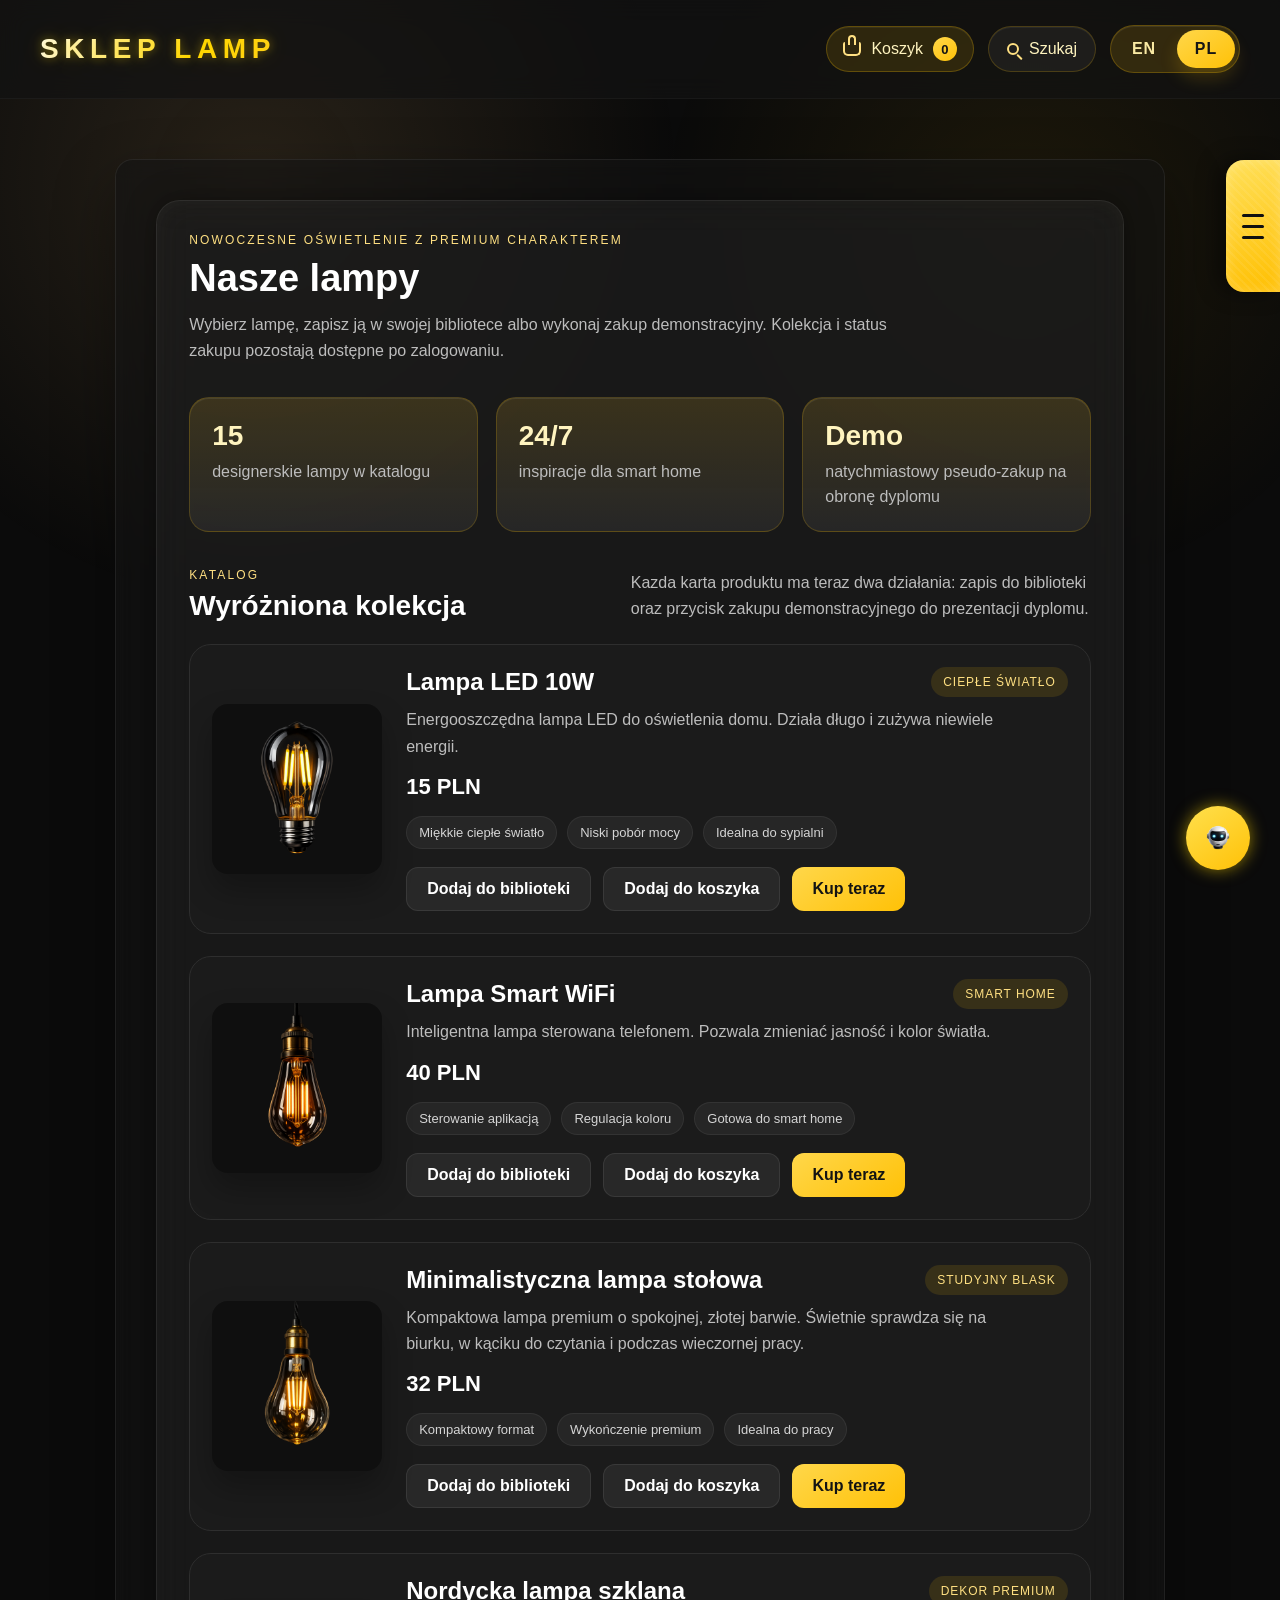
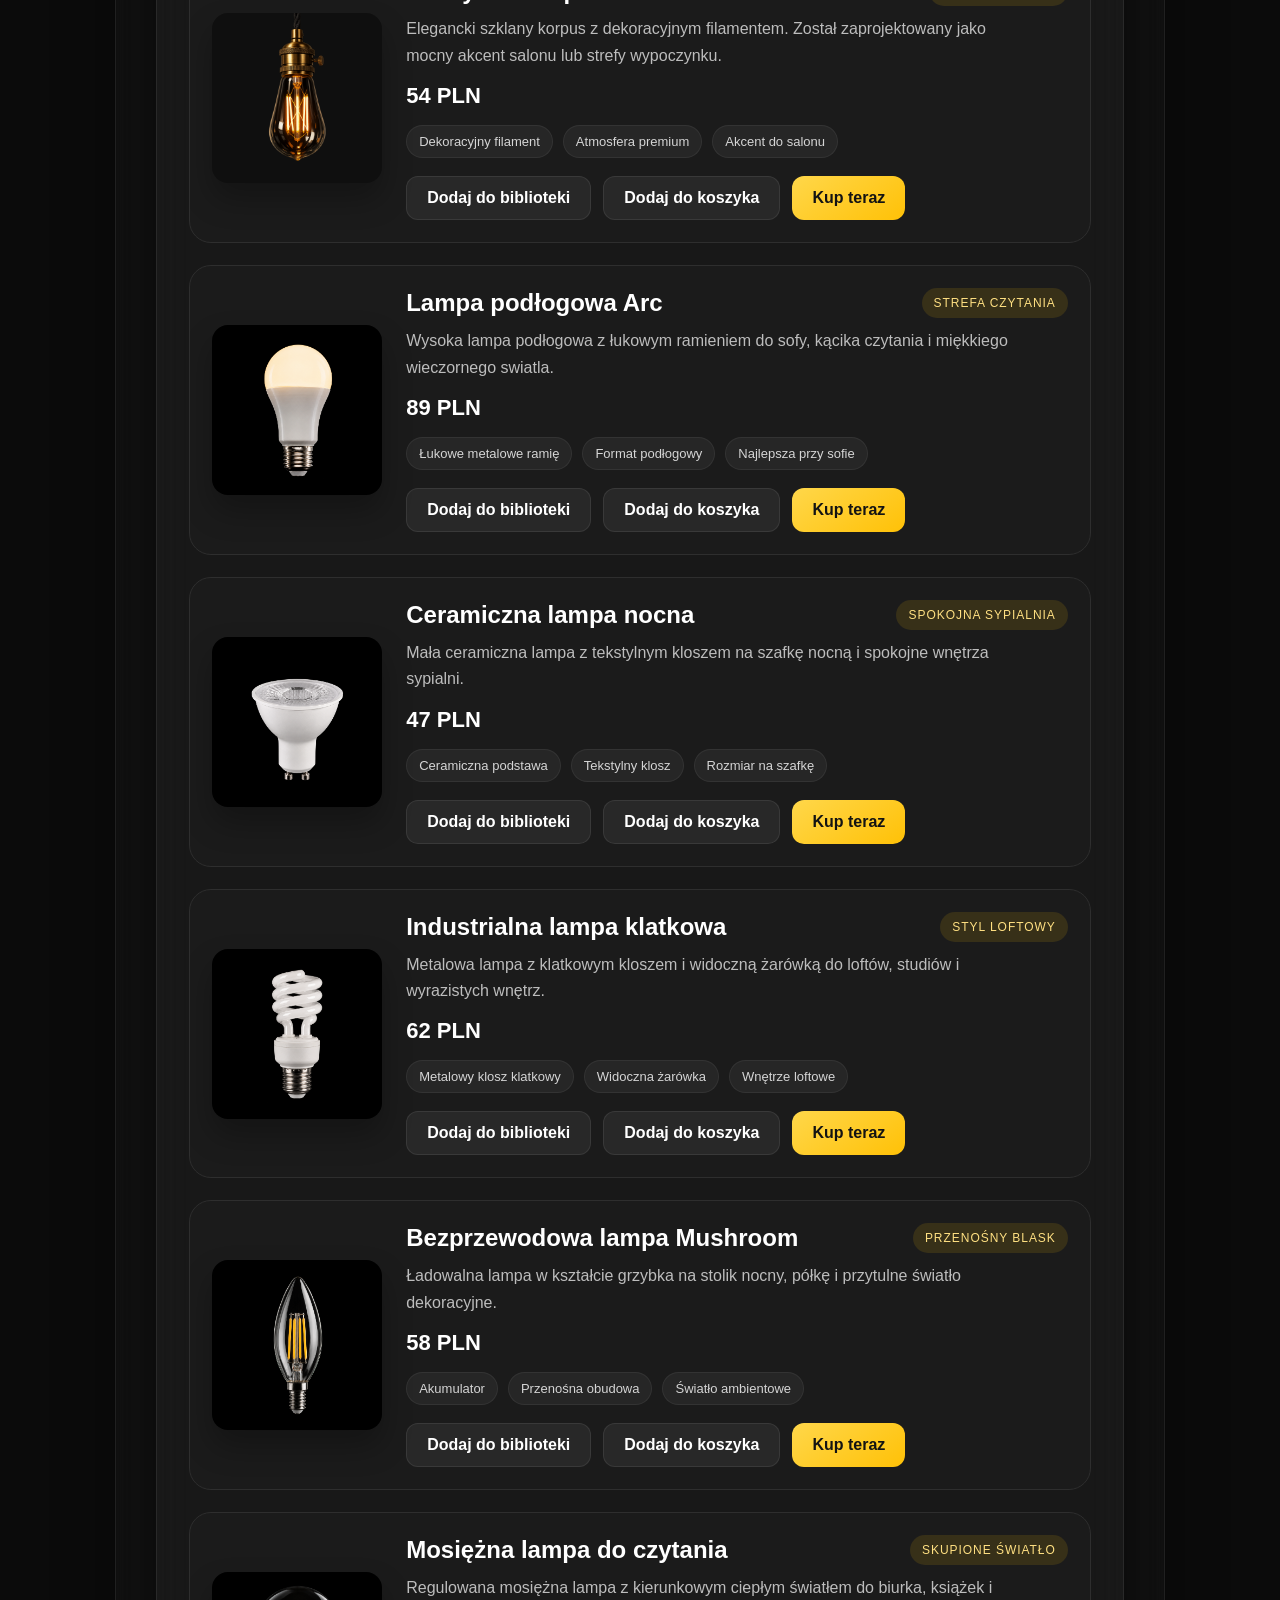
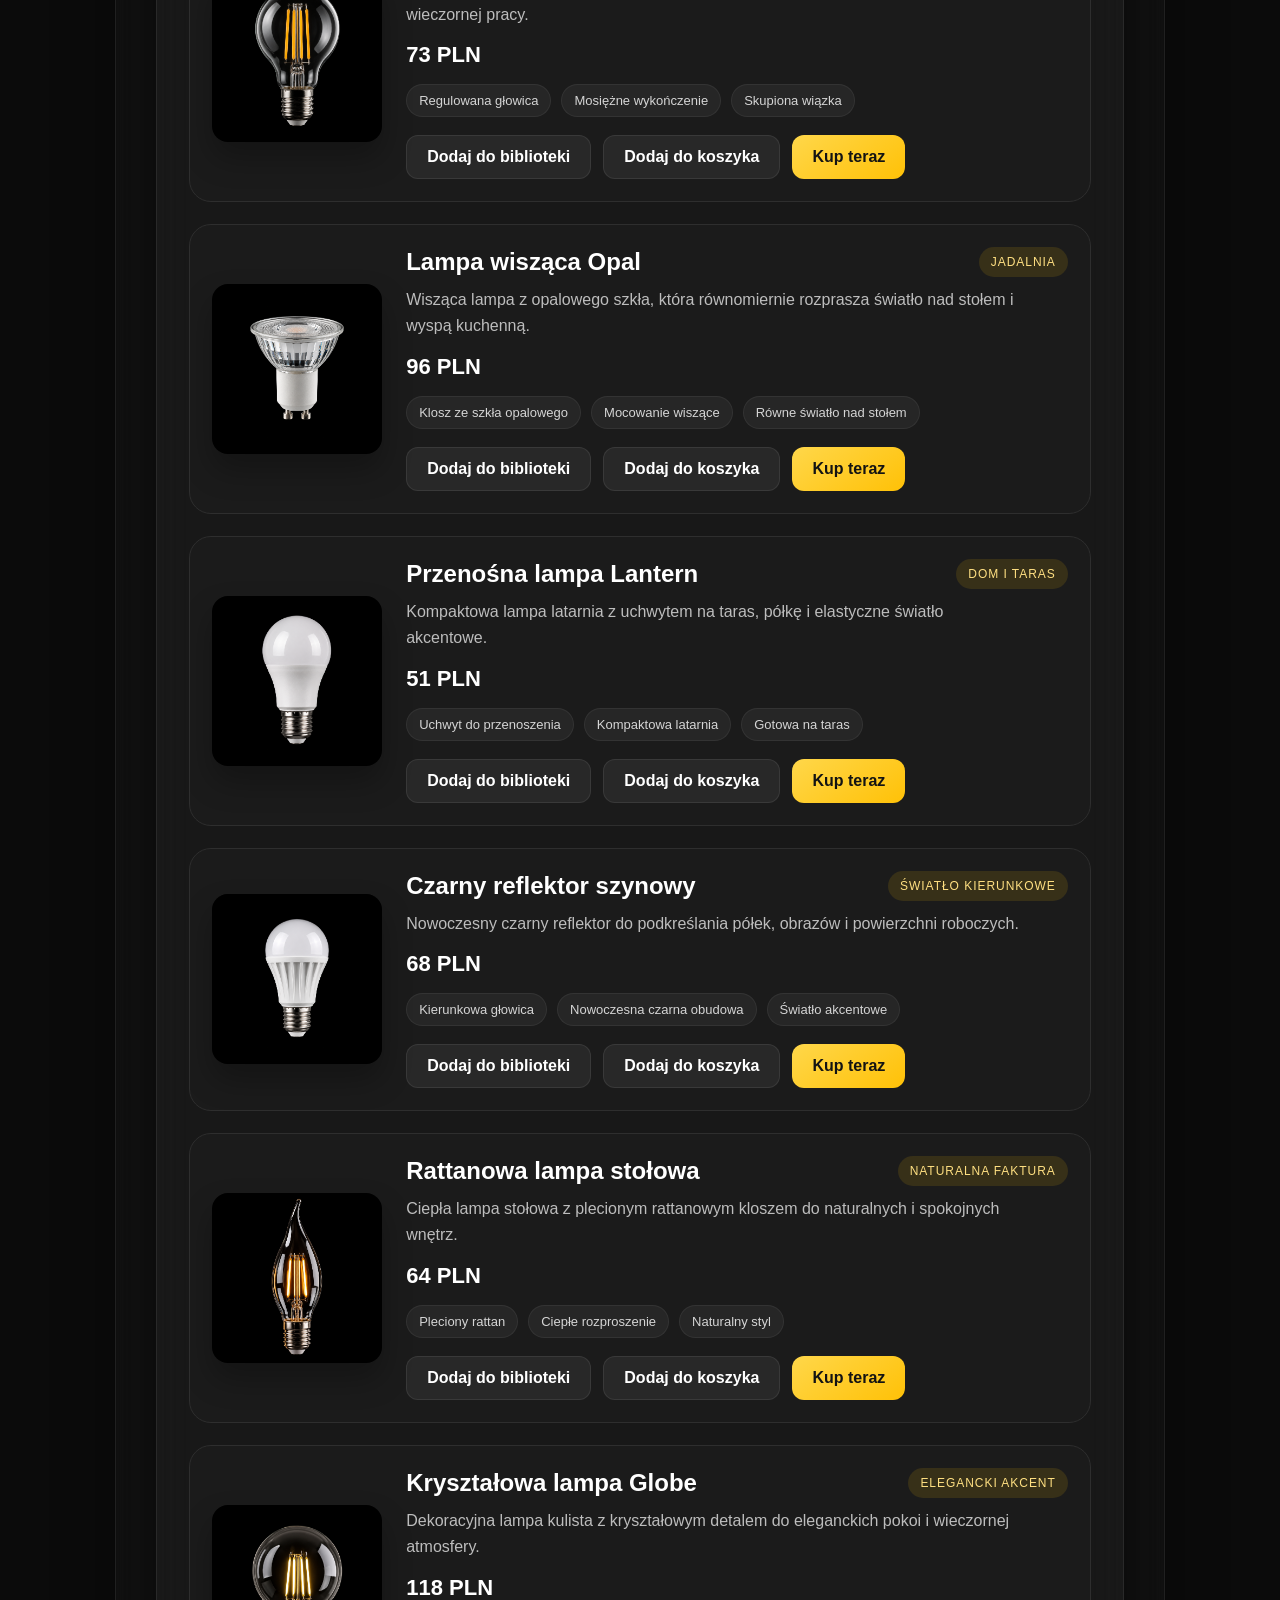
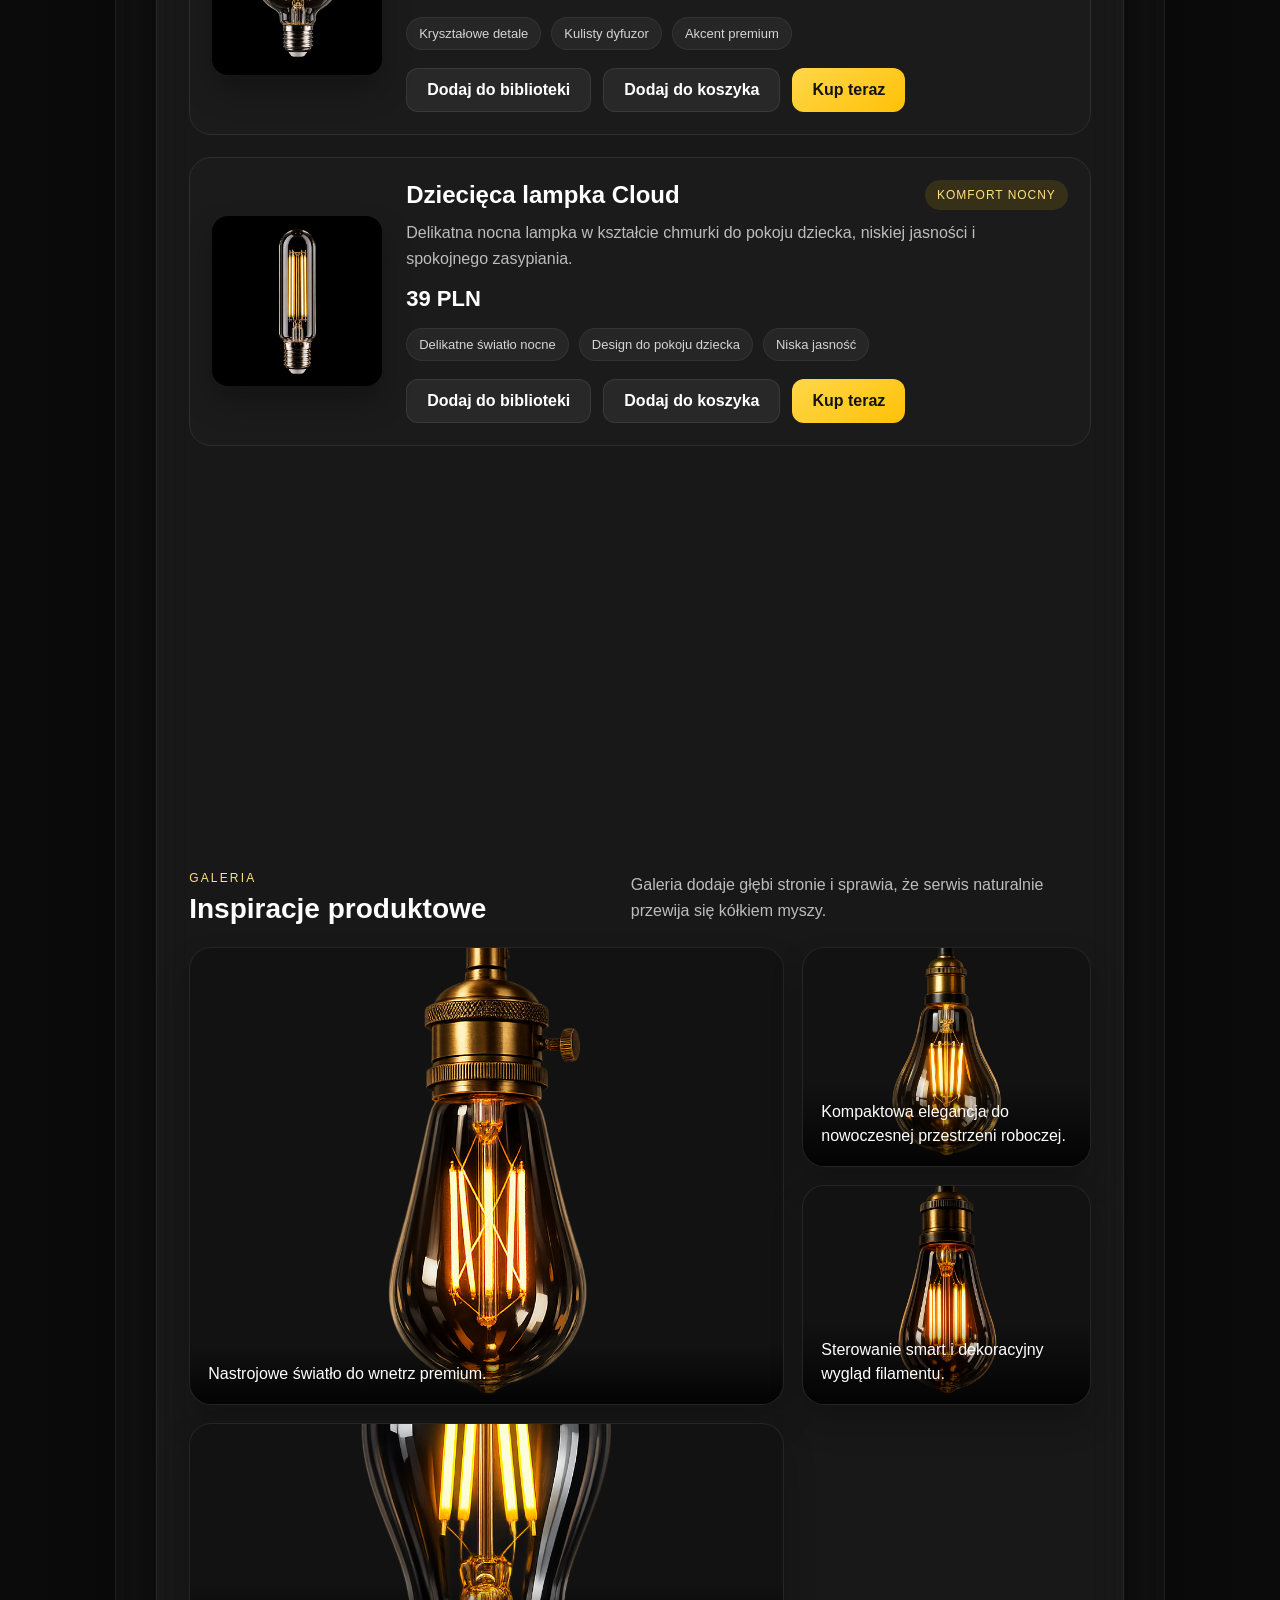
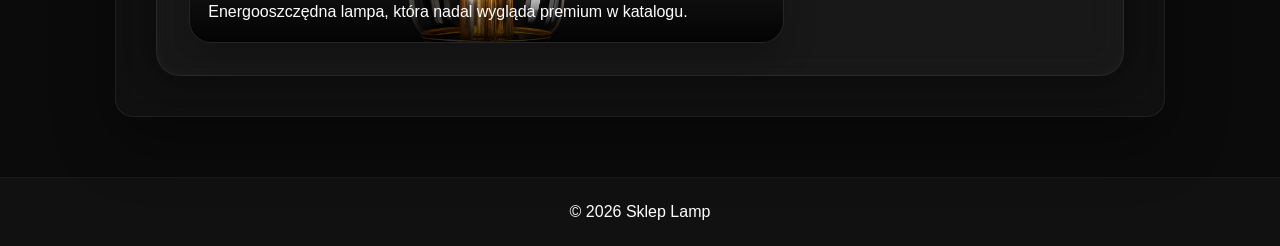
==== commit a14c75af: "poll" ====
--- a/index.html
+++ b/index.html
@@ -13,9 +13,9 @@
 <main class="container">
 <div class="inner-panel">
 <div class="hero-copy">
-<p class="hero-kicker" data-i18n="catalog.heroKicker">Nowoczesne oswietlenie z premium charakterem</p>
+<p class="hero-kicker" data-i18n="catalog.heroKicker">Nowoczesne oświetlenie z premium charakterem</p>
 <h2 class="title" data-i18n="catalog.title">Nasze lampy</h2>
-<p class="hero-text" data-i18n="catalog.text">Wybierz lampe, zapisz ja w bibliotece lub wykonaj zakup demonstracyjny. Kolekcja i status zakupu pozostaja dostepne po zalogowaniu.</p>
+<p class="hero-text" data-i18n="catalog.text">Wybierz lampę, zapisz ją w bibliotece lub wykonaj zakup demonstracyjny. Kolekcja i status zakupu pozostają dostępne po zalogowaniu.</p>
 </div>
 
 <section class="hero-stats reveal-on-scroll" aria-label="Store highlights">
@@ -31,7 +31,7 @@
 
 <article class="stat-card">
 <span class="stat-value">Demo</span>
-<span class="stat-label" data-i18n="catalog.stat3">natychmiastowy pseudo-zakup na obrone dyplomu</span>
+<span class="stat-label" data-i18n="catalog.stat3">natychmiastowy pseudo-zakup na obronę dyplomu</span>
 </article>
 </section>
 
@@ -41,7 +41,7 @@
 <p class="section-kicker" data-i18n="catalog.sectionKicker">Katalog</p>
 <h3 class="section-title" id="catalogTitle" data-i18n="catalog.sectionTitle">Wyróżniona kolekcja</h3>
 </div>
-<p class="section-text" data-i18n="catalog.sectionText">Kazda karta produktu ma teraz dwa dzialania: zapis do biblioteki oraz przycisk zakupu demonstracyjnego do prezentacji dyplomu.</p>
+<p class="section-text" data-i18n="catalog.sectionText">Kazda karta produktu ma teraz dwa działania: zapis do biblioteki oraz przycisk zakupu demonstracyjnego do prezentacji dyplomu.</p>
 </div>
 
 <div class="products" id="productsGrid"></div>
@@ -50,29 +50,29 @@
 <section class="experience-section reveal-on-scroll" aria-labelledby="experienceTitle">
 <div class="section-head">
 <div>
-<p class="section-kicker" data-i18n="catalog.qualityKicker">Jakosc</p>
-<h3 class="section-title" id="experienceTitle" data-i18n="catalog.qualityTitle">Dlaczego te lampy wygladaja premium</h3>
+<p class="section-kicker" data-i18n="catalog.qualityKicker">Jakość</p>
+<h3 class="section-title" id="experienceTitle" data-i18n="catalog.qualityTitle">Dlaczego te lampy wyglądają premium</h3>
 </div>
-<p class="section-text" data-i18n="catalog.qualityText">Ten blok wzmacnia prezentacje dyplomowa, bo pokazuje wartosc produktu, estetyke i logike interakcji uzytkownika.</p>
+<p class="section-text" data-i18n="catalog.qualityText">Ten blok wzmacnia prezentację dyplomową, bo pokazuje wartość produktu, estetykę i logikę interakcji użytkownika.</p>
 </div>
 
 <div class="experience-grid">
 <article class="experience-card">
 <span class="experience-number">01</span>
-<h4 data-i18n="catalog.experience1Title">Dopracowane materialy</h4>
-<p data-i18n="catalog.experience1Text">Szklo, metal i cieply filament buduja bardziej wiarygodny katalog premium i lepszy odbior produktu.</p>
+<h4 data-i18n="catalog.experience1Title">Dopracowane materiały</h4>
+<p data-i18n="catalog.experience1Text">Szkło, metal i ciepły filament budują bardziej wiarygodny katalog premium i lepszy odbiór produktu.</p>
 </article>
 
 <article class="experience-card">
 <span class="experience-number">02</span>
 <h4 data-i18n="catalog.experience2Title">Interaktywny proces zakupu</h4>
-<p data-i18n="catalog.experience2Text">Uzytkownik moze zapisac produkt, otworzyc biblioteke i wykonac pseudo-zakup bez systemu platnosci.</p>
+<p data-i18n="catalog.experience2Text">Użytkownik może zapisać produkt, otworzyć bibliotekę i wykonać pseudo-zakup bez systemu płatności.</p>
 </article>
 
 <article class="experience-card">
 <span class="experience-number">03</span>
-<h4 data-i18n="catalog.experience3Title">Plynna prezentacja</h4>
-<p data-i18n="catalog.experience3Text">Animacje przy scrollu, efekty hover i bogatsze karty sprawiaja, ze witryna wyglada lepiej podczas obrony.</p>
+<h4 data-i18n="catalog.experience3Title">Płynna prezentacja</h4>
+<p data-i18n="catalog.experience3Text">Animacje przy scrollu, efekty hover i bogatsze karty sprawiają, że witryna wygląda lepiej podczas obrony.</p>
 </article>
 </div>
 </section>
@@ -83,13 +83,13 @@
 <p class="section-kicker" data-i18n="catalog.galleryKicker">Galeria</p>
 <h3 class="section-title" id="galleryTitle" data-i18n="catalog.galleryTitle">Inspiracje produktowe</h3>
 </div>
-<p class="section-text" data-i18n="catalog.galleryText">Galeria dodaje glebi stronie i sprawia, ze serwis naturalnie przewija sie kolkiem myszy.</p>
+<p class="section-text" data-i18n="catalog.galleryText">Galeria dodaje głębi stronie i sprawia, że serwis naturalnie przewija się kółkiem myszy.</p>
 </div>
 
 <div class="gallery-grid">
 <figure class="gallery-card large">
 <img src="images/lamp4.jpg" data-i18n-alt="catalog.gallery1Alt" alt="">
-<figcaption data-i18n="catalog.gallery1Caption">Nastrojowe swiatlo do premium wnetrz.</figcaption>
+<figcaption data-i18n="catalog.gallery1Caption">Nastrojowe światło do wnętrz premium.</figcaption>
 </figure>
 
 <figure class="gallery-card">
@@ -99,12 +99,12 @@
 
 <figure class="gallery-card">
 <img src="images/lamp2.jpg" data-i18n-alt="catalog.gallery3Alt" alt="">
-<figcaption data-i18n="catalog.gallery3Caption">Sterowanie smart i dekoracyjny wyglad filamentu.</figcaption>
+<figcaption data-i18n="catalog.gallery3Caption">Sterowanie smart i dekoracyjny wygląd filamentu.</figcaption>
 </figure>
 
 <figure class="gallery-card wide">
 <img src="images/lamp1.jpg" data-i18n-alt="catalog.gallery4Alt" alt="">
-<figcaption data-i18n="catalog.gallery4Caption">Energooszczedna lampa, ktora nadal wyglada premium.</figcaption>
+<figcaption data-i18n="catalog.gallery4Caption">Energooszczędna lampa, która nadal wygląda premium.</figcaption>
 </figure>
 </div>
 </section>
--- a/style.css
+++ b/style.css
@@ -1303,6 +1303,18 @@
 width:min(520px, calc(100vw - 32px));
 }
 
+.sr-only{
+position:absolute;
+width:1px;
+height:1px;
+padding:0;
+margin:-1px;
+overflow:hidden;
+clip:rect(0, 0, 0, 0);
+white-space:nowrap;
+border:0;
+}
+
 .chat-button{
 position:fixed;
 right:30px;
@@ -1335,10 +1347,11 @@
 position:fixed;
 right:30px;
 bottom:108px;
-width:min(420px, calc(100vw - 32px));
-padding:28px;
-border-radius:24px;
-background:linear-gradient(180deg, rgba(31,31,31,0.96), rgba(14,14,14,0.96));
+width:min(430px, calc(100vw - 32px));
+height:min(610px, calc(100vh - 132px));
+padding:0;
+border-radius:22px;
+background:rgba(18,18,18,0.98);
 border:1px solid rgba(255,255,255,0.08);
 box-shadow:0 25px 60px rgba(0,0,0,0.45), 0 0 25px rgba(255,193,7,0.16);
 opacity:0;
@@ -1347,6 +1360,9 @@
 pointer-events:none;
 transition:opacity 0.35s ease, transform 0.35s ease;
 z-index:2106;
+overflow:hidden;
+display:grid;
+grid-template-rows:auto 1fr auto;
 }
 
 .chat-modal.active{
@@ -1355,55 +1371,126 @@
 pointer-events:auto;
 }
 
+.chat-head{
+display:flex;
+align-items:center;
+gap:14px;
+padding:18px;
+background:linear-gradient(180deg, rgba(255,193,7,0.12), rgba(255,255,255,0.03));
+border-bottom:1px solid rgba(255,255,255,0.08);
+}
+
+.chat-avatar{
+width:48px;
+height:48px;
+border-radius:50%;
+display:flex;
+align-items:center;
+justify-content:center;
+background:linear-gradient(145deg, #ffe04d, var(--gold));
+box-shadow:0 0 14px rgba(255,215,0,0.35);
+flex-shrink:0;
+}
+
+.chat-avatar img{
+width:32px;
+height:32px;
+object-fit:contain;
+}
+
 .chat-badge{
 display:inline-flex;
 align-items:center;
-padding:8px 14px;
+padding:0;
 border-radius:999px;
-background:rgba(255,193,7,0.14);
 color:#ffd24c;
-font-size:13px;
+font-size:12px;
 letter-spacing:0.08em;
 text-transform:uppercase;
-margin-bottom:18px;
+margin-bottom:4px;
 }
 
 .chat-title{
-font-size:28px;
-line-height:1.15;
-margin-bottom:14px;
-}
-
-.chat-cards{
+font-size:22px;
+line-height:1.2;
+margin:0;
+}
+
+.chat-messages{
+padding:18px;
+overflow-y:auto;
+display:flex;
+flex-direction:column;
+gap:12px;
+background:
+radial-gradient(circle at top right, rgba(255,193,7,0.08), transparent 34%),
+rgba(255,255,255,0.01);
+}
+
+.chat-message{
+max-width:82%;
+padding:12px 14px;
+border-radius:18px;
+font-size:15px;
+line-height:1.5;
+overflow-wrap:anywhere;
+}
+
+.chat-message.assistant{
+align-self:flex-start;
+border-bottom-left-radius:6px;
+background:rgba(255,255,255,0.06);
+color:#e7e7e7;
+border:1px solid rgba(255,255,255,0.07);
+}
+
+.chat-message.user{
+align-self:flex-end;
+border-bottom-right-radius:6px;
+background:linear-gradient(145deg, #f6c21a, #d9a900);
+color:#171717;
+font-weight:700;
+}
+
+.chat-form{
 display:grid;
-gap:12px;
-}
-
-.chat-card{
-padding:16px;
-border-radius:16px;
-background:rgba(255,255,255,0.04);
-border:1px solid rgba(255,255,255,0.07);
-transition:transform 0.25s ease, border-color 0.25s ease, background 0.25s ease;
-}
-
-.chat-card:hover{
-transform:translateY(-3px);
-border-color:rgba(255,193,7,0.5);
-background:rgba(255,193,7,0.08);
-}
-
-.chat-card-title{
-display:block;
-font-weight:bold;
-margin-bottom:6px;
-color:#fff4bf;
-}
-
-.chat-tip{
-margin-top:18px;
-font-size:14px;
-color:#9d9d9d;
+grid-template-columns:1fr auto;
+gap:10px;
+padding:14px;
+background:rgba(10,10,10,0.96);
+border-top:1px solid rgba(255,255,255,0.08);
+}
+
+.chat-input{
+min-width:0;
+height:48px;
+padding:0 14px;
+border-radius:14px;
+border:1px solid rgba(255,255,255,0.1);
+background:rgba(255,255,255,0.05);
+color:#fff;
+outline:none;
+}
+
+.chat-input:focus{
+border-color:rgba(255,193,7,0.55);
+box-shadow:0 0 0 4px rgba(255,193,7,0.1);
+}
+
+.chat-send{
+height:48px;
+padding:0 18px;
+border-radius:14px;
+background:linear-gradient(145deg, #ffe04d, var(--gold));
+color:#1b1600;
+font-weight:800;
+box-shadow:0 8px 18px rgba(255,193,7,0.16);
+transition:transform 0.2s ease, box-shadow 0.2s ease;
+}
+
+.chat-send:hover{
+transform:translateY(-1px);
+box-shadow:0 12px 24px rgba(255,193,7,0.22);
 }
 
 .toast-stack{
@@ -1809,12 +1896,13 @@
 left:16px;
 bottom:92px;
 width:auto;
-padding:22px;
+height:min(580px, calc(100vh - 116px));
+padding:0;
 border-radius:20px;
 }
 
 .chat-title{
-font-size:24px;
+font-size:20px;
 }
 
 .toast-stack{
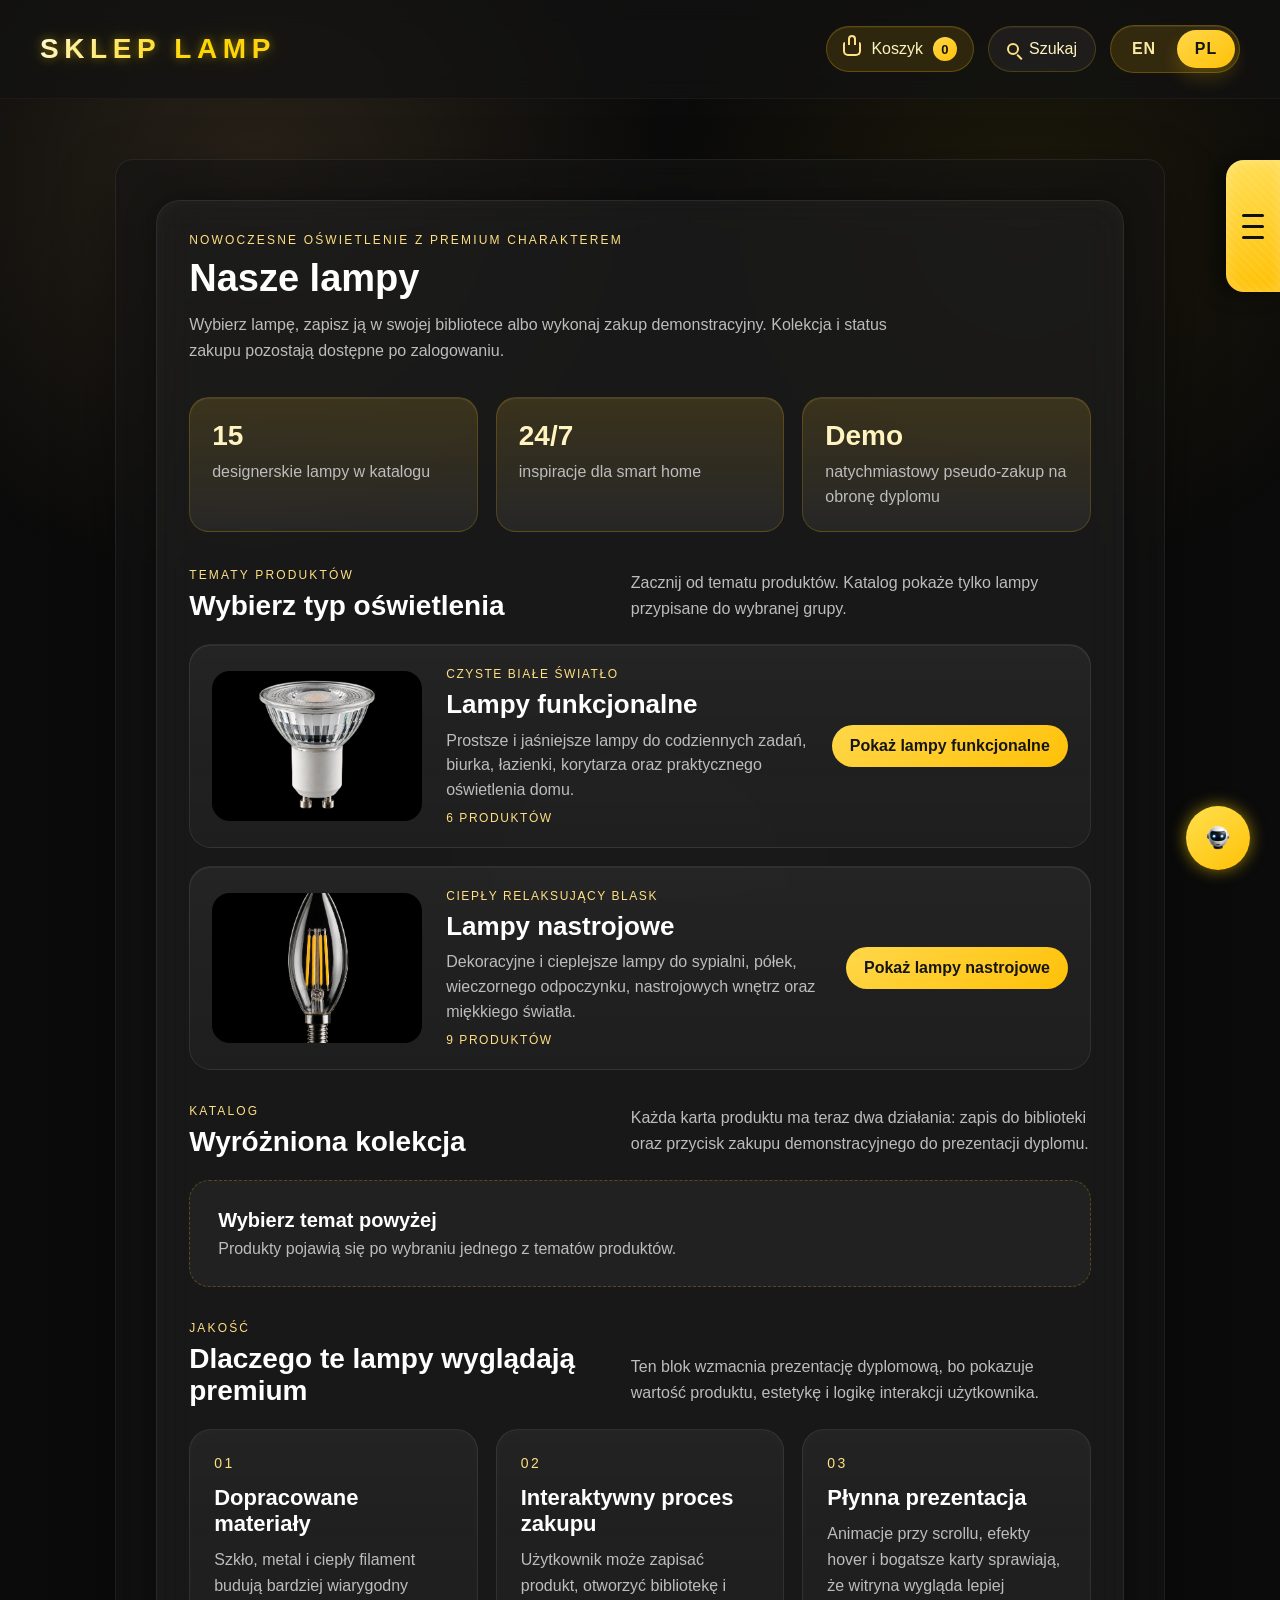
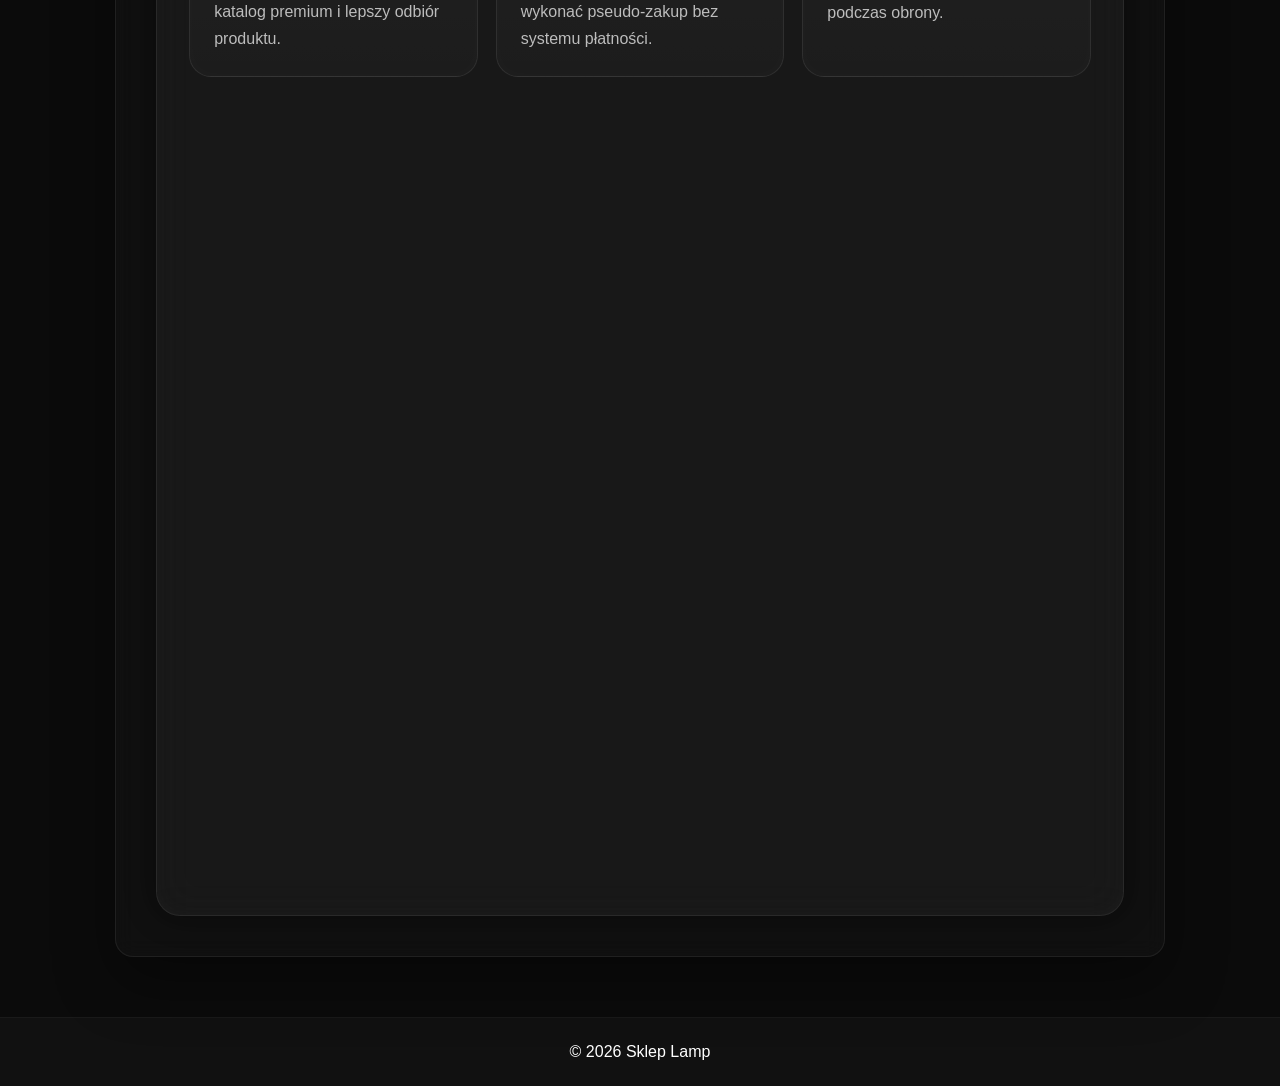
==== commit a1206466: "tems" ====
--- a/index.html
+++ b/index.html
@@ -35,13 +35,25 @@
 </article>
 </section>
 
+<section class="theme-section reveal-on-scroll" aria-labelledby="themeTitle">
+<div class="section-head">
+<div>
+<p class="section-kicker" data-i18n="themes.kicker">Tematy</p>
+<h3 class="section-title" id="themeTitle" data-i18n="themes.title">Wybierz typ oświetlenia</h3>
+</div>
+<p class="section-text" data-i18n="themes.text">Najpierw wybierz kategorię, a dopiero potem zobacz produkty przypisane do wybranego typu lamp.</p>
+</div>
+
+<div class="theme-list" id="productThemes"></div>
+</section>
+
 <section class="catalog-section reveal-on-scroll" aria-labelledby="catalogTitle">
 <div class="section-head">
 <div>
 <p class="section-kicker" data-i18n="catalog.sectionKicker">Katalog</p>
 <h3 class="section-title" id="catalogTitle" data-i18n="catalog.sectionTitle">Wyróżniona kolekcja</h3>
 </div>
-<p class="section-text" data-i18n="catalog.sectionText">Kazda karta produktu ma teraz dwa działania: zapis do biblioteki oraz przycisk zakupu demonstracyjnego do prezentacji dyplomu.</p>
+<p class="section-text" id="catalogSectionText" data-i18n="catalog.sectionText">Każda karta produktu ma teraz dwa działania: zapis do biblioteki oraz przycisk zakupu demonstracyjnego do prezentacji dyplomu.</p>
 </div>
 
 <div class="products" id="productsGrid"></div>
--- a/style.css
+++ b/style.css
@@ -400,6 +400,95 @@
 color:var(--muted);
 }
 
+.theme-section{
+margin-top:34px;
+}
+
+.theme-list{
+display:grid;
+gap:18px;
+}
+
+.theme-card{
+width:100%;
+display:grid;
+grid-template-columns:210px minmax(0, 1fr) auto;
+align-items:center;
+gap:24px;
+padding:22px;
+border-radius:22px;
+text-align:left;
+background:linear-gradient(180deg, rgba(255,255,255,0.055), rgba(255,255,255,0.028));
+border:1px solid rgba(255,255,255,0.08);
+color:#fff;
+box-shadow:inset 0 1px 0 rgba(255,255,255,0.055);
+transition:transform 0.28s ease, border-color 0.28s ease, background 0.28s ease, box-shadow 0.28s ease;
+}
+
+.theme-card:hover,
+.theme-card.active{
+transform:translateY(-3px);
+border-color:rgba(255,193,7,0.5);
+background:linear-gradient(180deg, rgba(255,193,7,0.13), rgba(255,255,255,0.035));
+box-shadow:0 18px 42px rgba(0,0,0,0.28), 0 0 24px rgba(255,193,7,0.1);
+}
+
+.theme-media{
+height:150px;
+border-radius:18px;
+overflow:hidden;
+display:flex;
+align-items:center;
+justify-content:center;
+background:#101010;
+}
+
+.theme-media img{
+width:100%;
+height:100%;
+object-fit:cover;
+transition:transform 0.35s ease;
+}
+
+.theme-card:hover .theme-media img,
+.theme-card.active .theme-media img{
+transform:scale(1.05);
+}
+
+.theme-copy{
+min-width:0;
+display:grid;
+gap:8px;
+}
+
+.theme-kicker,
+.theme-meta{
+color:var(--gold-soft);
+text-transform:uppercase;
+letter-spacing:0.13em;
+font-size:12px;
+}
+
+.theme-copy strong{
+font-size:26px;
+line-height:1.2;
+}
+
+.theme-copy span:not(.theme-kicker):not(.theme-meta){
+line-height:1.55;
+color:var(--muted);
+}
+
+.theme-cta{
+justify-self:end;
+padding:12px 18px;
+border-radius:999px;
+font-weight:800;
+white-space:nowrap;
+background:linear-gradient(145deg, #ffd74a, var(--gold));
+color:#151515;
+}
+
 .catalog-section,
 .experience-section,
 .gallery-section{
@@ -430,6 +519,21 @@
 display:flex;
 flex-direction:column;
 gap:22px;
+}
+
+.catalog-empty{
+padding:28px;
+border-radius:20px;
+background:rgba(255,255,255,0.045);
+border:1px dashed rgba(255,193,7,0.25);
+color:var(--muted);
+}
+
+.catalog-empty strong{
+display:block;
+font-size:20px;
+color:#fff;
+margin-bottom:8px;
 }
 
 .product{
@@ -1452,6 +1556,75 @@
 font-weight:700;
 }
 
+.chat-products{
+display:grid;
+gap:10px;
+align-self:stretch;
+}
+
+.chat-product-card{
+display:grid;
+grid-template-columns:72px 1fr;
+gap:12px;
+padding:12px;
+border-radius:14px;
+background:rgba(255,255,255,0.055);
+border:1px solid rgba(255,255,255,0.08);
+}
+
+.chat-product-image{
+width:72px;
+height:72px;
+border-radius:10px;
+object-fit:cover;
+background:rgba(255,255,255,0.06);
+}
+
+.chat-product-copy{
+min-width:0;
+display:grid;
+gap:4px;
+}
+
+.chat-product-copy strong,
+.chat-product-copy span,
+.chat-product-copy p{
+margin:0;
+}
+
+.chat-product-copy strong{
+font-size:15px;
+color:#fff;
+}
+
+.chat-product-copy span{
+font-weight:800;
+color:#ffd24c;
+}
+
+.chat-product-copy p{
+font-size:13px;
+line-height:1.4;
+color:#cfcfcf;
+display:-webkit-box;
+-webkit-line-clamp:2;
+-webkit-box-orient:vertical;
+overflow:hidden;
+}
+
+.chat-product-actions{
+grid-column:1 / -1;
+display:grid;
+grid-template-columns:repeat(3, minmax(0, 1fr));
+gap:8px;
+}
+
+.chat-product-actions .product-action{
+min-height:38px;
+padding:9px 8px;
+font-size:12px;
+}
+
 .chat-form{
 display:grid;
 grid-template-columns:1fr auto;
@@ -1672,6 +1845,15 @@
 align-items:flex-start;
 }
 
+.theme-card{
+grid-template-columns:160px minmax(0, 1fr);
+}
+
+.theme-cta{
+grid-column:1 / -1;
+justify-self:start;
+}
+
 .product{
 flex-direction:column;
 align-items:flex-start;
@@ -1776,6 +1958,24 @@
 
 .stat-card{
 padding:18px;
+}
+
+.theme-card{
+grid-template-columns:1fr;
+padding:18px;
+}
+
+.theme-media{
+height:210px;
+}
+
+.theme-copy strong{
+font-size:22px;
+}
+
+.theme-cta{
+width:100%;
+text-align:center;
 }
 
 .section-title{
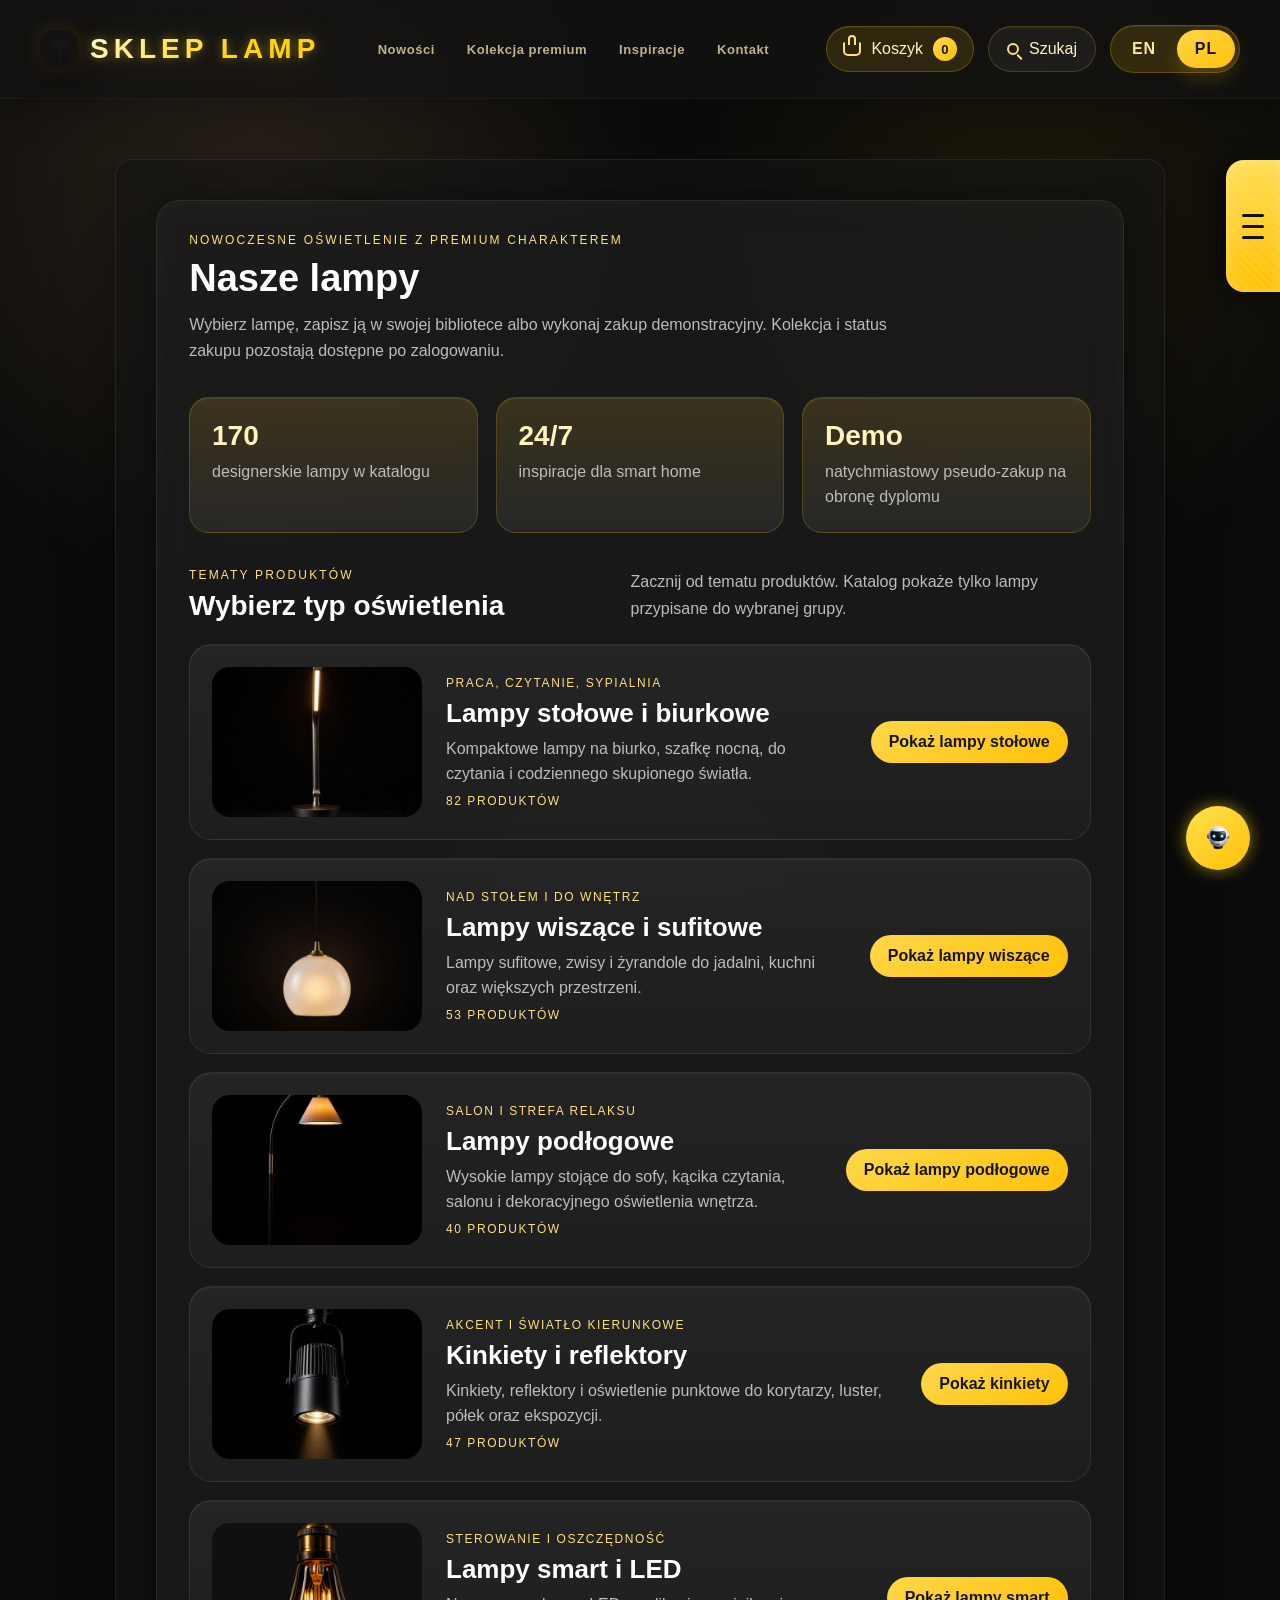
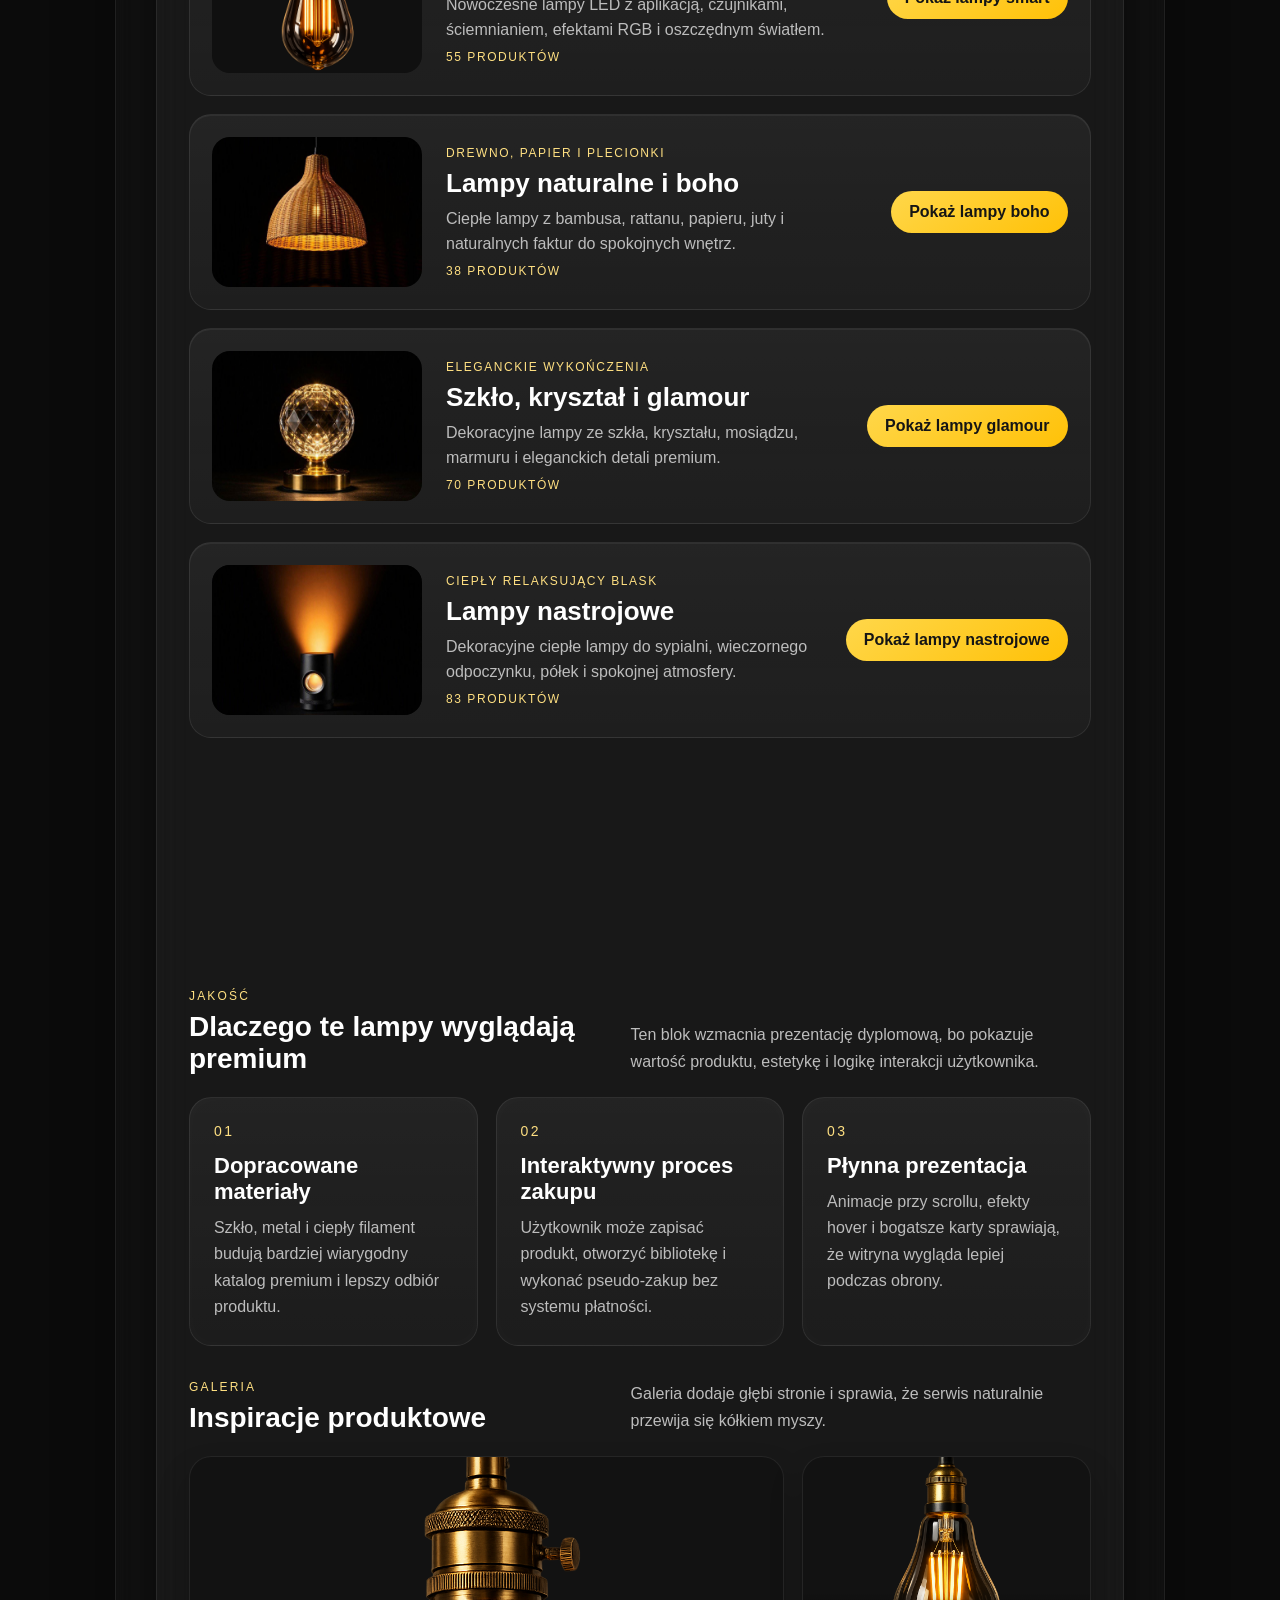
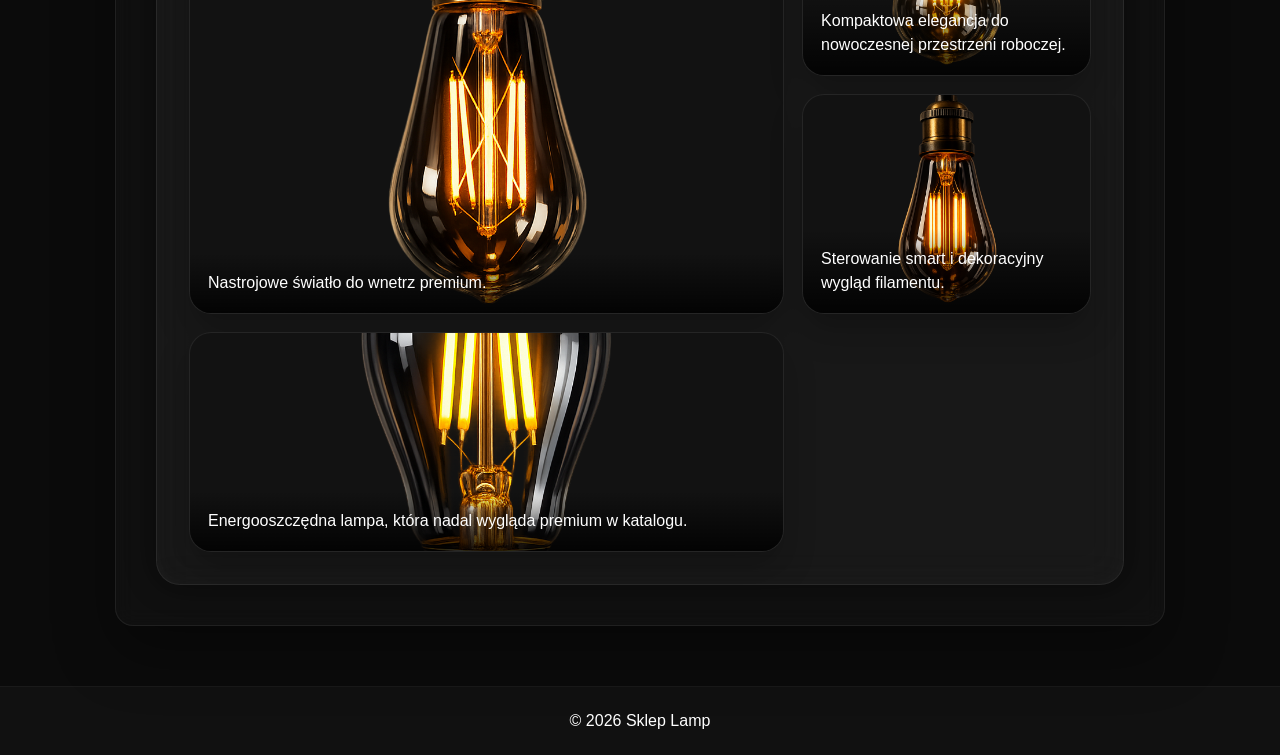
==== commit b842894d: "newbz" ====
--- a/index.html
+++ b/index.html
@@ -125,6 +125,7 @@
 
 <script src="i18n.js"></script>
 <script src="storage.js"></script>
+<script src="runtime-config.js"></script>
 <script src="ui.js"></script>
 <script src="products.js"></script>
 <script src="search.js"></script>
--- a/style.css
+++ b/style.css
@@ -2,6 +2,143 @@
 margin:0;
 padding:0;
 box-sizing:border-box;
+}
+
+.form-grid{
+display:grid;
+gap:14px;
+}
+
+.form-grid.two-columns{
+grid-template-columns:repeat(2, minmax(0, 1fr));
+}
+
+.account-layout{
+display:grid;
+gap:18px;
+}
+
+.account-auth-required,
+.account-panel,
+.account-actions,
+.purchase-history-card{
+border:1px solid rgba(255,255,255,0.08);
+background:rgba(255,255,255,0.045);
+border-radius:14px;
+padding:18px;
+}
+
+.account-auth-required{
+display:grid;
+gap:10px;
+max-width:560px;
+}
+
+.account-auth-required[hidden],
+.account-layout[hidden],
+#purchaseHistoryContent[hidden]{
+display:none;
+}
+
+.account-panel{
+display:flex;
+align-items:center;
+gap:16px;
+}
+
+.account-panel h3{
+margin:0 0 4px;
+color:#fff;
+font-size:22px;
+}
+
+.account-panel p{
+margin:0;
+color:#b9b9b9;
+}
+
+.account-kicker{
+font-size:12px;
+text-transform:uppercase;
+letter-spacing:0.08em;
+color:#f2c21a !important;
+font-weight:800;
+}
+
+.account-avatar{
+width:64px;
+height:64px;
+border-radius:50%;
+display:grid;
+place-items:center;
+flex:0 0 auto;
+background:linear-gradient(145deg, #f6c21a, #bd8d00);
+box-shadow:0 14px 30px rgba(0,0,0,0.28);
+color:#111;
+font-weight:900;
+font-size:22px;
+}
+
+.account-details{
+display:block;
+}
+
+.account-data-grid{
+display:grid;
+grid-template-columns:repeat(2, minmax(0, 1fr));
+gap:12px;
+margin:14px 0 0;
+}
+
+.account-data-grid div{
+padding:12px;
+border-radius:12px;
+background:rgba(0,0,0,0.18);
+border:1px solid rgba(255,255,255,0.06);
+}
+
+.account-data-grid dt{
+font-size:12px;
+color:#a8a8a8;
+margin-bottom:5px;
+}
+
+.account-data-grid dd{
+margin:0;
+color:#f2f2f2;
+font-weight:800;
+overflow-wrap:anywhere;
+}
+
+.account-actions{
+display:flex;
+flex-wrap:wrap;
+gap:10px;
+}
+
+.purchase-history-list{
+display:grid;
+gap:12px;
+margin-top:18px;
+}
+
+.purchase-history-card{
+display:grid;
+grid-template-columns:88px 1fr;
+gap:14px;
+align-items:center;
+}
+
+@media (max-width: 680px){
+.form-grid.two-columns,
+.account-data-grid,
+.purchase-history-card{
+grid-template-columns:1fr;
+}
+
+.account-panel{
+align-items:flex-start;
+}
 }
 
 :root{
@@ -15,6 +152,7 @@
 --gold-strong:#ffcf3f;
 --green:#6ef0a6;
 --shadow:0 24px 60px rgba(0,0,0,0.38);
+--ease-premium:cubic-bezier(0.22, 1, 0.36, 1);
 }
 
 html{
@@ -1548,6 +1686,44 @@
 border:1px solid rgba(255,255,255,0.07);
 }
 
+.chat-message.typing-indicator{
+display:inline-flex;
+align-items:center;
+gap:6px;
+width:auto;
+min-width:58px;
+padding:13px 16px;
+background:rgba(130,130,130,0.22);
+border-color:rgba(255,255,255,0.08);
+}
+
+.typing-indicator span{
+width:7px;
+height:7px;
+border-radius:999px;
+background:rgba(255,255,255,0.72);
+animation:chatTypingWave 0.9s ease-in-out infinite;
+}
+
+.typing-indicator span:nth-child(2){
+animation-delay:0.12s;
+}
+
+.typing-indicator span:nth-child(3){
+animation-delay:0.24s;
+}
+
+@keyframes chatTypingWave{
+0%, 70%, 100%{
+transform:translateY(0);
+opacity:0.48;
+}
+35%{
+transform:translateY(-5px);
+opacity:1;
+}
+}
+
 .chat-message.user{
 align-self:flex-end;
 border-bottom-right-radius:6px;
@@ -1718,6 +1894,440 @@
 transform:translateY(0);
 }
 
+/* Premium UI refinement layer */
+.header{
+position:sticky;
+top:0;
+z-index:1500;
+box-shadow:0 14px 34px rgba(0,0,0,0.2);
+}
+
+.header-inner{
+display:grid;
+grid-template-columns:auto minmax(260px, 1fr) auto;
+}
+
+.logo-title{
+gap:12px;
+line-height:1;
+white-space:nowrap;
+}
+
+.logo-mark,
+.logo-mark span{
+-webkit-text-fill-color:initial;
+background:none;
+animation:none;
+text-shadow:none;
+}
+
+.logo-mark{
+position:relative;
+width:38px;
+height:38px;
+display:inline-grid;
+place-items:center;
+border-radius:14px;
+background:
+linear-gradient(145deg, rgba(255,216,74,0.96), rgba(181,126,0,0.94));
+box-shadow:0 14px 28px rgba(0,0,0,0.34), 0 0 22px rgba(255,193,7,0.14);
+flex:0 0 auto;
+overflow:hidden;
+}
+
+.logo-mark::before{
+content:"";
+position:absolute;
+width:22px;
+height:10px;
+top:9px;
+border-radius:999px 999px 4px 4px;
+background:#151515;
+box-shadow:0 9px 0 -6px rgba(21,21,21,0.74);
+}
+
+.logo-mark::after{
+content:"";
+position:absolute;
+width:2px;
+height:16px;
+top:17px;
+background:#151515;
+box-shadow:-7px 10px 0 -1px #151515, 7px 10px 0 -1px #151515;
+}
+
+.logo-brand{
+letter-spacing:0.18em;
+filter:drop-shadow(0 6px 20px rgba(255,193,7,0.1));
+}
+
+.top-nav{
+display:flex;
+align-items:center;
+justify-content:center;
+gap:8px;
+min-width:0;
+}
+
+.top-nav-link{
+position:relative;
+height:38px;
+padding:0 12px;
+border-radius:999px;
+background:transparent;
+color:rgba(255,244,191,0.72);
+font-size:13px;
+font-weight:800;
+letter-spacing:0.04em;
+white-space:nowrap;
+transition:color 0.24s var(--ease-premium), background 0.24s var(--ease-premium), transform 0.24s var(--ease-premium);
+}
+
+.top-nav-link::after{
+content:"";
+position:absolute;
+left:14px;
+right:14px;
+bottom:5px;
+height:1px;
+background:linear-gradient(90deg, transparent, var(--gold-soft), transparent);
+opacity:0;
+transform:scaleX(0.45);
+transition:opacity 0.24s var(--ease-premium), transform 0.24s var(--ease-premium);
+}
+
+.top-nav-link:hover{
+color:#fff7c8;
+background:rgba(255,193,7,0.075);
+transform:translateY(-1px);
+}
+
+.top-nav-link:hover::after{
+opacity:0.8;
+transform:scaleX(1);
+}
+
+.product-action,
+.form-submit,
+.library-buy,
+.library-remove,
+.chat-send{
+min-height:44px;
+display:inline-flex;
+align-items:center;
+justify-content:center;
+gap:8px;
+border:1px solid transparent;
+transition:transform 0.24s var(--ease-premium), box-shadow 0.24s var(--ease-premium), filter 0.24s var(--ease-premium), background 0.24s var(--ease-premium), border-color 0.24s var(--ease-premium), color 0.24s var(--ease-premium);
+}
+
+.product-action,
+.product-action.primary,
+.form-submit,
+.library-buy,
+.library-buy.primary,
+.chat-send{
+background:linear-gradient(145deg, #ffe25c, var(--gold) 58%, #d89a00);
+color:#15120a;
+border-color:rgba(255,224,92,0.24);
+box-shadow:inset 0 1px 0 rgba(255,255,255,0.32);
+}
+
+.product-action:hover,
+.product-action.primary:hover,
+.form-submit:hover,
+.library-buy:hover,
+.library-buy.primary:hover,
+.chat-send:hover{
+transform:translateY(-2px);
+filter:brightness(1.04);
+box-shadow:0 12px 24px rgba(255,193,7,0.2), 0 0 20px rgba(255,193,7,0.12), inset 0 1px 0 rgba(255,255,255,0.34);
+}
+
+.product-action.secondary,
+.library-buy.secondary{
+background:rgba(255,255,255,0.065);
+color:#fff7dc;
+border-color:rgba(255,255,255,0.11);
+box-shadow:inset 0 1px 0 rgba(255,255,255,0.07);
+}
+
+.product-action.secondary:hover,
+.library-buy.secondary:hover{
+background:rgba(255,255,255,0.105);
+border-color:rgba(255,193,7,0.22);
+box-shadow:0 10px 22px rgba(0,0,0,0.22), inset 0 1px 0 rgba(255,255,255,0.08);
+}
+
+.product-action.ghost,
+.library-remove,
+.library-remove.ghost{
+background:rgba(255,255,255,0.018);
+color:#f1f1f1;
+border-color:rgba(255,255,255,0.12);
+box-shadow:none;
+}
+
+.product-action.ghost:hover,
+.library-remove:hover,
+.library-remove.ghost:hover{
+background:rgba(255,193,7,0.055);
+border-color:rgba(255,193,7,0.28);
+color:#fff7ce;
+box-shadow:0 10px 20px rgba(0,0,0,0.18);
+}
+
+.product-media{
+position:relative;
+width:170px;
+height:170px;
+border-radius:16px;
+overflow:hidden;
+flex:0 0 auto;
+background:#0f0f0f;
+box-shadow:0 16px 30px rgba(0,0,0,0.28);
+}
+
+.product-media .product-image{
+width:100%;
+height:100%;
+box-shadow:none;
+border-radius:0;
+}
+
+.product-media-overlay{
+position:absolute;
+inset:0;
+display:grid;
+place-items:center;
+background:
+linear-gradient(145deg, rgba(0,0,0,0.64), rgba(255,193,7,0.18)),
+linear-gradient(180deg, transparent, rgba(0,0,0,0.38));
+opacity:0;
+transition:opacity 0.32s var(--ease-premium);
+}
+
+.product-media-overlay span{
+padding:10px 14px;
+border-radius:999px;
+background:rgba(255,193,7,0.92);
+color:#16130a;
+font-size:12px;
+font-weight:900;
+letter-spacing:0.05em;
+box-shadow:0 12px 24px rgba(0,0,0,0.28);
+transform:translateY(8px);
+transition:transform 0.32s var(--ease-premium);
+}
+
+.product:hover .product-media-overlay{
+opacity:1;
+}
+
+.product:hover .product-media-overlay span{
+transform:translateY(0);
+}
+
+.product:hover .product-media .product-image{
+transform:scale(1.045);
+box-shadow:none;
+}
+
+.product-rating{
+display:flex;
+align-items:center;
+flex-wrap:wrap;
+gap:8px;
+margin:0 0 10px;
+color:#d8d8d8;
+font-size:13px;
+}
+
+.product-rating.compact{
+margin:2px 0 8px;
+font-size:12px;
+}
+
+.rating-stars{
+letter-spacing:0.08em;
+color:var(--gold-strong);
+text-shadow:0 0 14px rgba(255,193,7,0.16);
+}
+
+.product-rating strong{
+color:#fff4bf;
+font-weight:900;
+}
+
+.product-rating span:last-child{
+color:#aaa;
+}
+
+.gallery-card::before{
+content:"";
+position:absolute;
+inset:0;
+z-index:1;
+background:
+linear-gradient(145deg, rgba(0,0,0,0.58), rgba(255,193,7,0.16)),
+linear-gradient(180deg, transparent 28%, rgba(0,0,0,0.72));
+opacity:0;
+transition:opacity 0.42s var(--ease-premium);
+pointer-events:none;
+}
+
+.gallery-card::after{
+content:"Zobacz produkt";
+position:absolute;
+left:50%;
+top:50%;
+z-index:2;
+transform:translate(-50%, calc(-50% + 10px));
+padding:11px 16px;
+border-radius:999px;
+background:rgba(255,193,7,0.94);
+color:#15120a;
+font-size:13px;
+font-weight:900;
+letter-spacing:0.04em;
+opacity:0;
+box-shadow:0 16px 30px rgba(0,0,0,0.34);
+transition:opacity 0.34s var(--ease-premium), transform 0.34s var(--ease-premium);
+pointer-events:none;
+}
+
+body[data-language="en"] .gallery-card::after{
+content:"View Product";
+}
+
+.gallery-card figcaption{
+z-index:3;
+}
+
+.gallery-card:hover::before,
+.gallery-card:hover::after{
+opacity:1;
+}
+
+.gallery-card:hover::after{
+transform:translate(-50%, -50%);
+}
+
+.gallery-card:hover img{
+transform:scale(1.045);
+filter:saturate(1.12) brightness(0.88);
+}
+
+.chat-button{
+animation:assistantPulse 6.4s var(--ease-premium) infinite;
+}
+
+.chat-button:hover{
+animation-play-state:paused;
+}
+
+@keyframes assistantPulse{
+0%, 72%, 100%{
+transform:translateY(0) scale(1);
+box-shadow:0 0 18px rgba(255,215,0,0.52);
+}
+78%{
+transform:translateY(-1px) scale(1.045);
+box-shadow:0 0 0 8px rgba(255,193,7,0.055), 0 0 28px rgba(255,215,0,0.42);
+}
+86%{
+transform:translateY(0) scale(1);
+box-shadow:0 0 18px rgba(255,215,0,0.52);
+}
+}
+
+.reveal-on-scroll{
+opacity:0;
+transform:translateY(24px) scale(0.992);
+transition:opacity 0.78s var(--ease-premium), transform 0.78s var(--ease-premium);
+will-change:opacity, transform;
+}
+
+.reveal-on-scroll.is-visible{
+opacity:1;
+transform:translateY(0) scale(1);
+}
+
+@media (prefers-reduced-motion: reduce){
+*,
+*::before,
+*::after{
+animation-duration:0.001ms !important;
+animation-iteration-count:1 !important;
+scroll-behavior:auto !important;
+transition-duration:0.001ms !important;
+}
+
+.reveal-on-scroll{
+opacity:1;
+transform:none;
+}
+}
+
+@media (max-width: 1100px){
+.header-inner{
+grid-template-columns:auto auto;
+}
+
+.top-nav{
+grid-column:1 / -1;
+grid-row:2;
+justify-content:flex-start;
+overflow-x:auto;
+padding:4px 0 2px;
+scrollbar-width:none;
+}
+
+.top-nav::-webkit-scrollbar{
+display:none;
+}
+}
+
+@media (max-width: 920px){
+.header-inner{
+display:flex;
+}
+
+.top-nav{
+display:none;
+}
+}
+
+@media (max-width: 640px){
+.logo-title{
+gap:9px;
+}
+
+.logo-mark{
+width:34px;
+height:34px;
+border-radius:12px;
+}
+
+.product-media{
+width:100%;
+height:220px;
+}
+
+.product-media .product-image{
+height:100%;
+}
+
+.product-rating{
+gap:6px;
+font-size:12px;
+}
+
+.chat-product-actions{
+grid-template-columns:1fr;
+}
+}
+
 .page-shell{
 display:flex;
 justify-content:center;
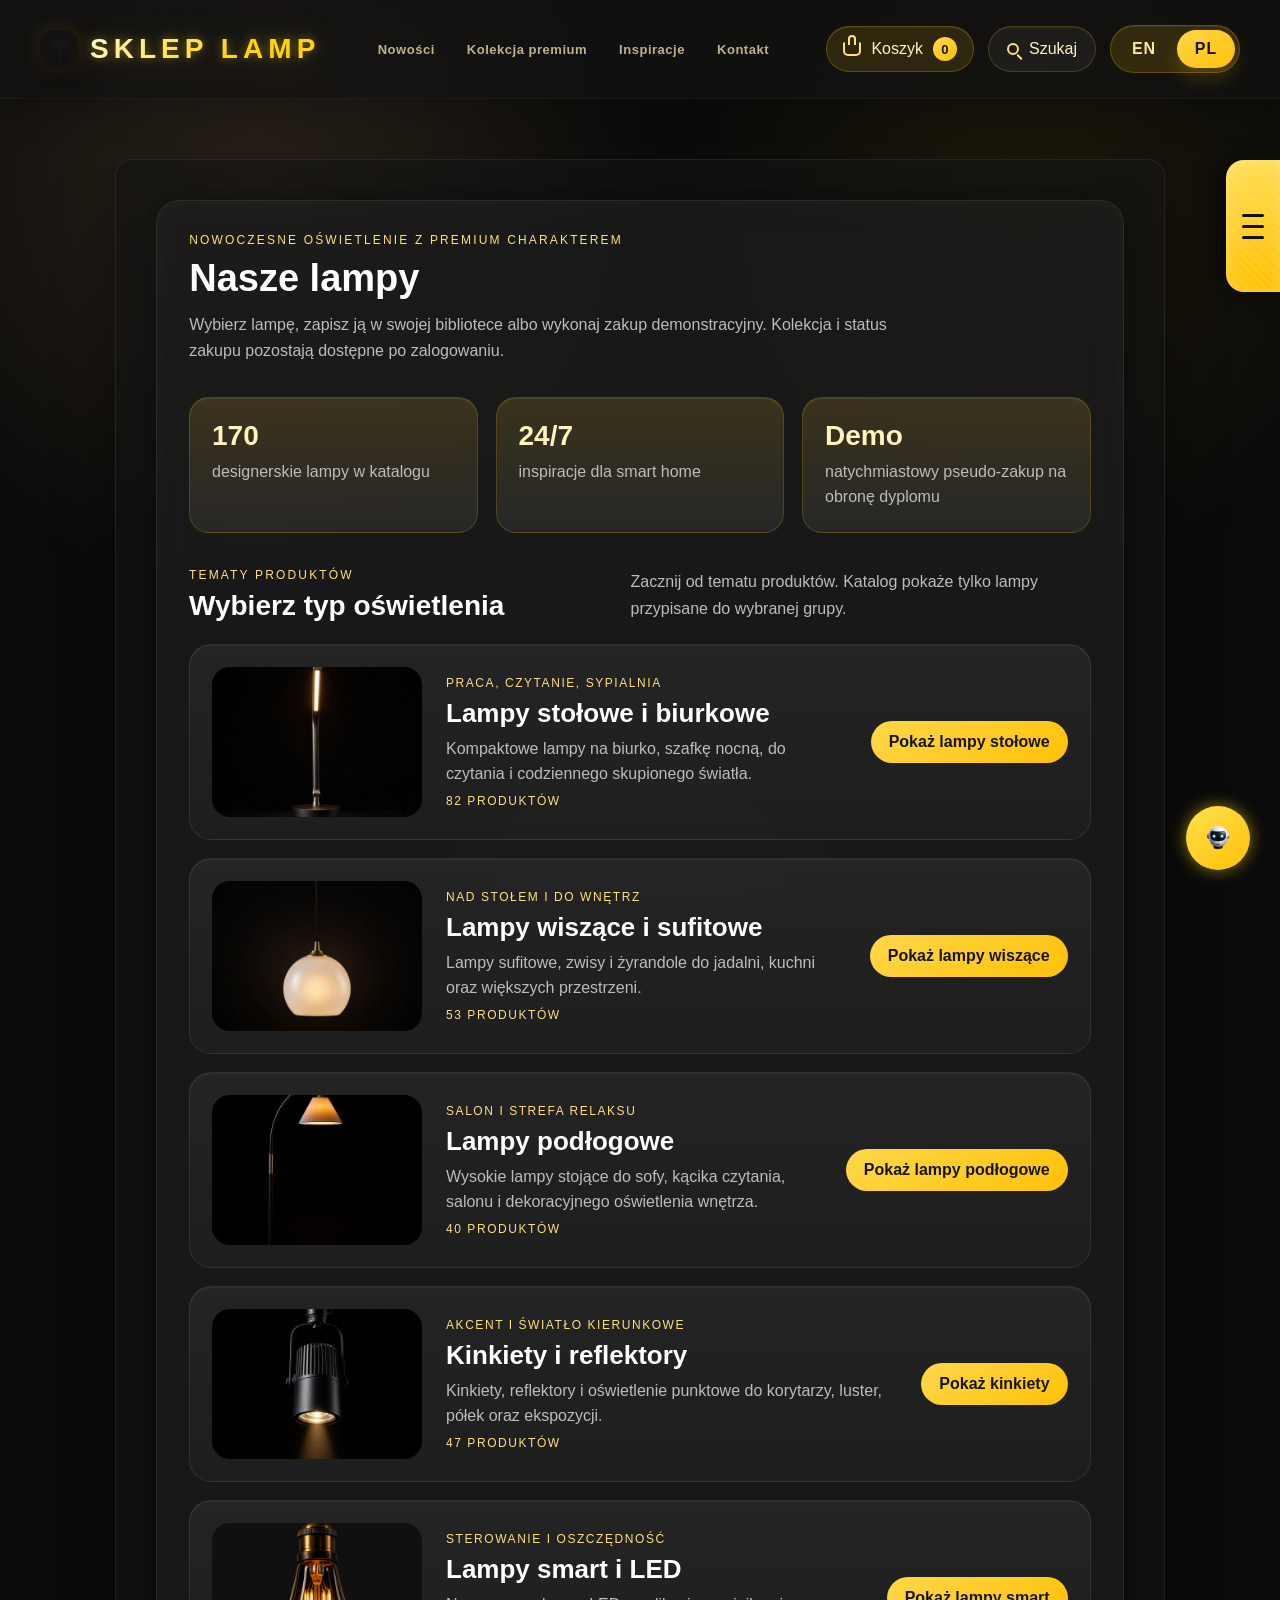
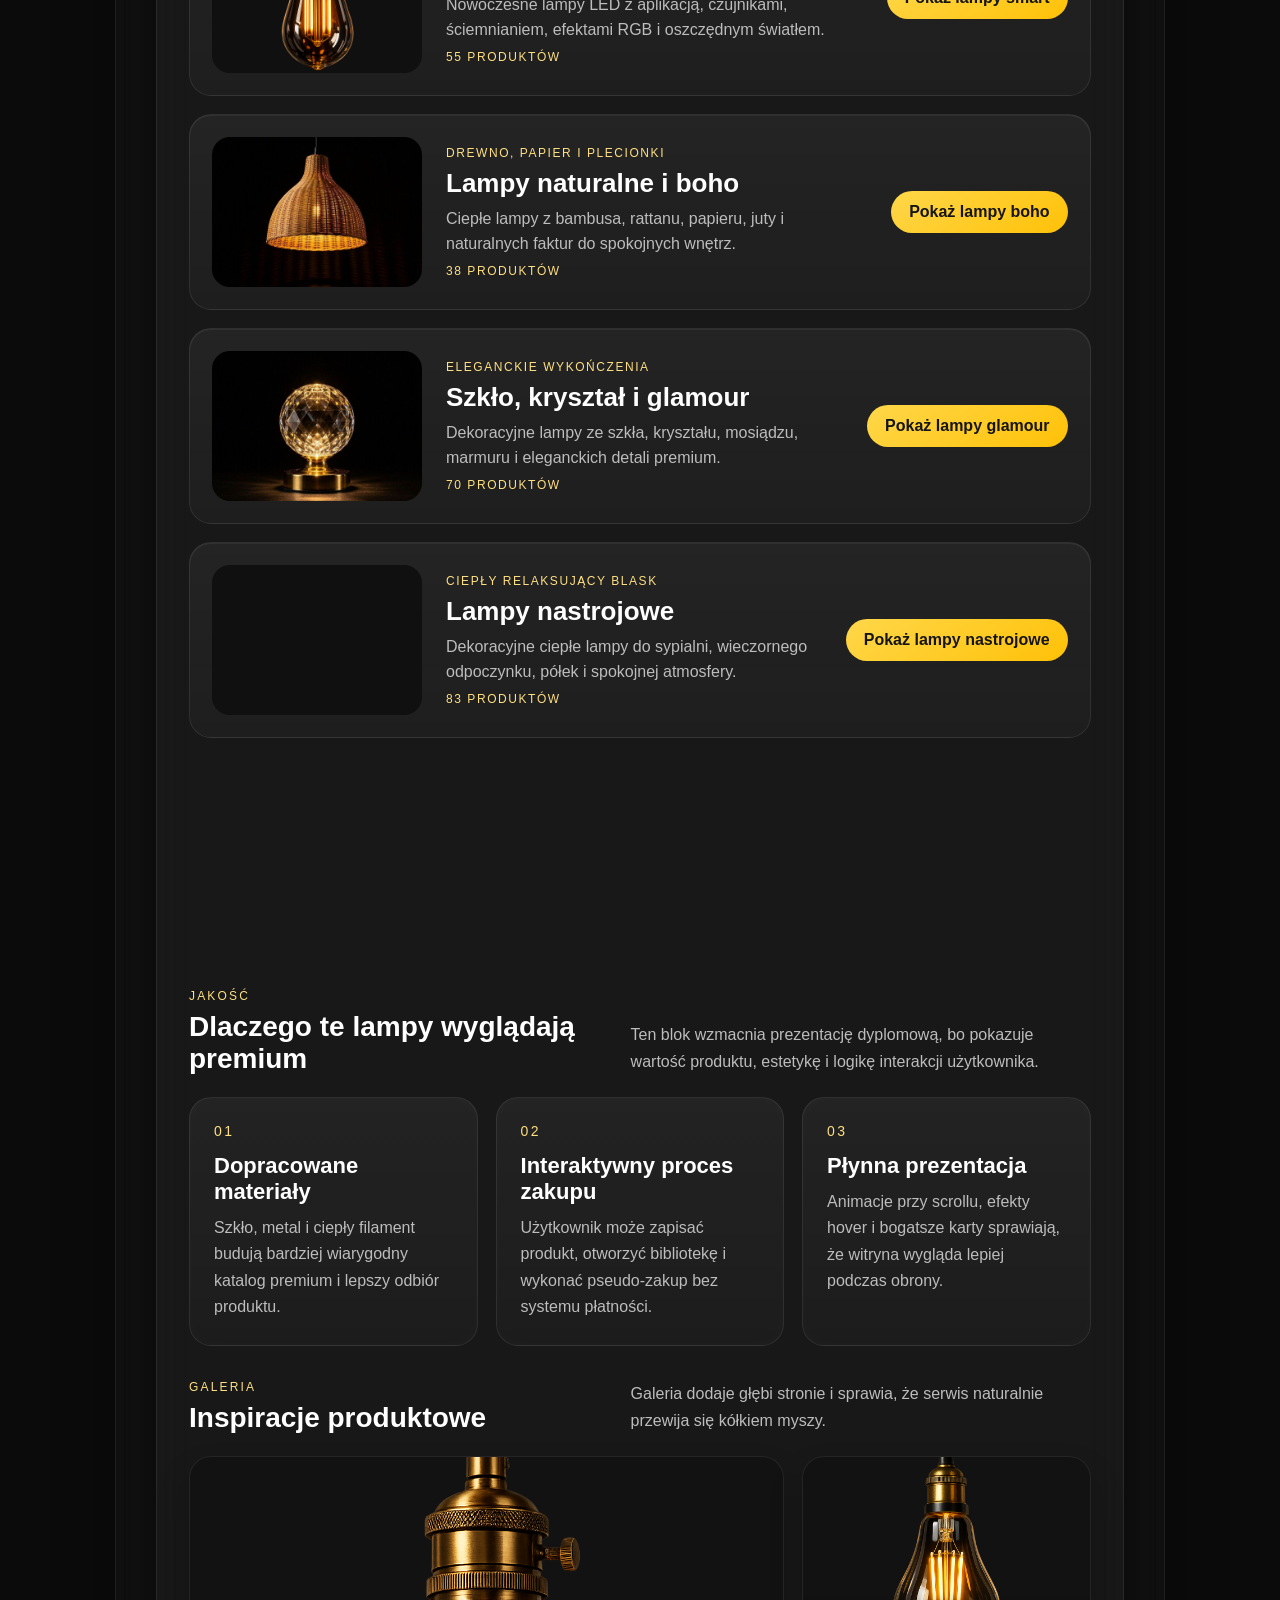
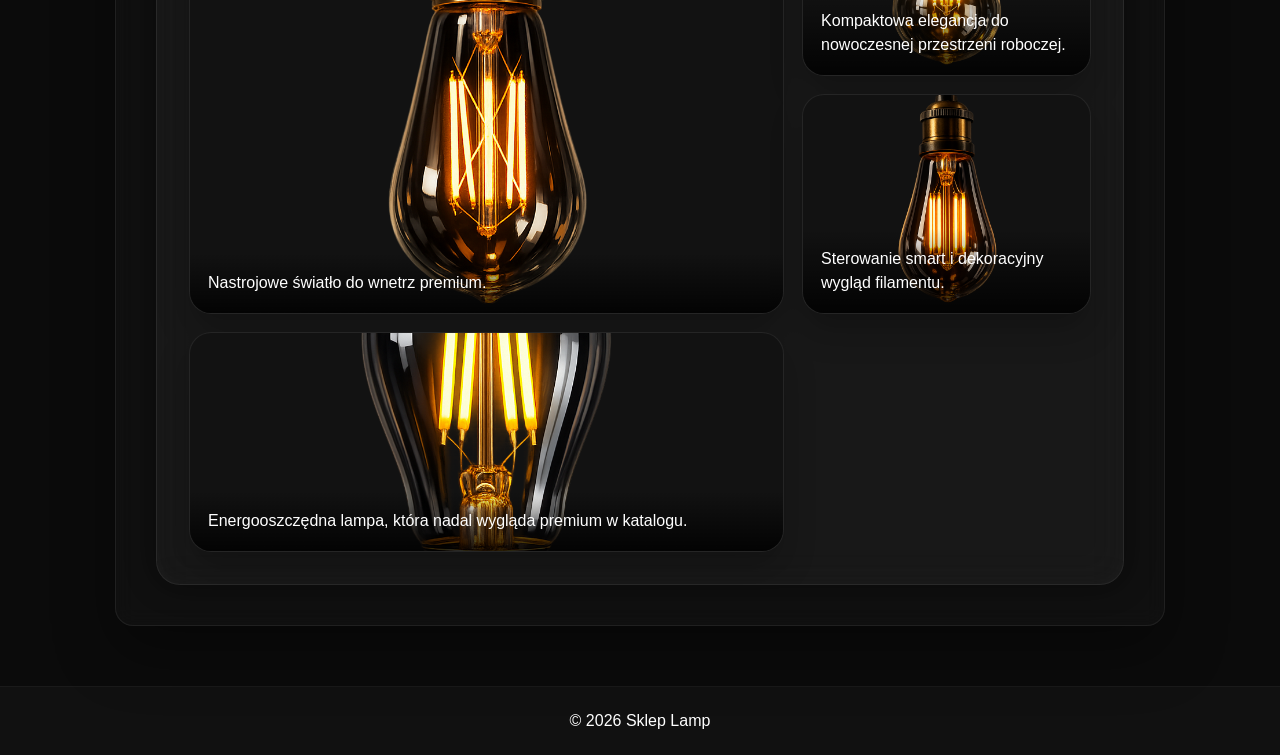
==== commit 84201d28: "esss" ====
--- a/index.html
+++ b/index.html
@@ -130,6 +130,7 @@
 <script src="products.js"></script>
 <script src="search.js"></script>
 <script src="auth.js"></script>
+<script src="promotions.js"></script>
 <script src="script.js"></script>
 
 </body>
--- a/style.css
+++ b/style.css
@@ -1421,6 +1421,61 @@
 
 .cart-item-copy span{
 color:var(--muted);
+}
+
+.quantity-control{
+display:grid;
+grid-template-columns:38px minmax(54px, 74px) 38px;
+align-items:center;
+width:max-content;
+margin-top:12px;
+border:1px solid rgba(255,215,64,0.34);
+border-radius:8px;
+overflow:hidden;
+background:rgba(8,8,8,0.72);
+}
+
+.quantity-control button,
+.quantity-control input{
+height:38px;
+border:0;
+border-radius:0;
+background:transparent;
+color:var(--text);
+font:inherit;
+text-align:center;
+}
+
+.quantity-control button{
+cursor:pointer;
+font-size:20px;
+transition:background .2s ease,color .2s ease;
+}
+
+.quantity-control button:hover{
+background:rgba(255,215,64,0.12);
+color:var(--gold);
+}
+
+.quantity-control input{
+width:100%;
+border-left:1px solid rgba(255,255,255,0.08);
+border-right:1px solid rgba(255,255,255,0.08);
+font-weight:700;
+appearance:textfield;
+}
+
+.quantity-control input::-webkit-inner-spin-button,
+.quantity-control input::-webkit-outer-spin-button{
+appearance:none;
+margin:0;
+}
+
+.cart-item-subtotal,
+.purchase-history-total{
+display:block;
+margin-top:7px;
+color:var(--gold) !important;
 }
 
 .cart-item-actions{
@@ -1883,6 +1938,197 @@
 }
 }
 
+.quantity-promotion{
+position:fixed;
+left:24px;
+bottom:24px;
+z-index:2300;
+display:grid;
+grid-template-columns:112px minmax(0, 1fr);
+gap:16px;
+width:min(440px, calc(100vw - 48px));
+padding:16px;
+overflow:hidden;
+color:#f7f4e8;
+background:rgba(20,20,18,0.96);
+border:1px solid rgba(255,193,7,0.42);
+border-radius:8px;
+box-shadow:0 24px 60px rgba(0,0,0,0.48), 0 0 26px rgba(255,193,7,0.08);
+backdrop-filter:blur(16px);
+opacity:0;
+transform:translateY(calc(100% + 48px));
+pointer-events:none;
+will-change:transform, opacity;
+}
+
+.quantity-promotion.is-visible{
+pointer-events:auto;
+animation:quantityPromotionRise 1.35s cubic-bezier(0.2, 0.82, 0.25, 1) forwards;
+}
+
+.quantity-promotion.is-leaving{
+pointer-events:none;
+animation:quantityPromotionLeave 0.6s cubic-bezier(0.55, 0, 0.8, 0.2) forwards;
+}
+
+.quantity-promotion-close{
+position:absolute;
+top:8px;
+right:8px;
+display:grid;
+place-items:center;
+width:32px;
+height:32px;
+padding:0;
+border:1px solid rgba(255,255,255,0.12);
+border-radius:50%;
+background:rgba(0,0,0,0.34);
+color:#f5f5f5;
+font-size:22px;
+line-height:1;
+cursor:pointer;
+transition:color 0.22s ease, border-color 0.22s ease, background 0.22s ease, transform 0.22s ease;
+}
+
+.quantity-promotion-close:hover{
+color:var(--gold);
+border-color:rgba(255,193,7,0.5);
+background:rgba(255,193,7,0.08);
+transform:rotate(8deg);
+}
+
+.quantity-promotion-media{
+position:relative;
+align-self:start;
+height:142px;
+overflow:hidden;
+border:1px solid rgba(255,255,255,0.08);
+border-radius:6px;
+background:#0b0b0b;
+}
+
+.quantity-promotion-media img{
+width:100%;
+height:100%;
+object-fit:cover;
+}
+
+.quantity-promotion-media strong{
+position:absolute;
+left:7px;
+bottom:7px;
+padding:5px 8px;
+border-radius:4px;
+background:linear-gradient(145deg, #ffe04d, var(--gold));
+color:#171300;
+font-size:13px;
+box-shadow:0 7px 18px rgba(0,0,0,0.28);
+}
+
+.quantity-promotion-copy{
+min-width:0;
+padding-right:25px;
+}
+
+.quantity-promotion-kicker{
+display:block;
+margin-bottom:4px;
+color:var(--gold);
+font-size:10px;
+font-weight:800;
+letter-spacing:0;
+text-transform:uppercase;
+}
+
+.quantity-promotion h3{
+margin:0 0 7px;
+overflow-wrap:anywhere;
+font-size:18px;
+line-height:1.2;
+}
+
+.quantity-promotion p{
+margin:0;
+color:rgba(255,255,255,0.72);
+font-size:12px;
+line-height:1.45;
+}
+
+.quantity-promotion-price-row{
+display:grid;
+grid-template-columns:repeat(2, minmax(0, 1fr));
+gap:8px;
+margin:10px 0 7px;
+}
+
+.quantity-promotion-price-row span{
+display:grid;
+gap:2px;
+padding:7px 8px;
+border:1px solid rgba(255,255,255,0.08);
+border-radius:5px;
+background:rgba(255,255,255,0.035);
+}
+
+.quantity-promotion-price-row small{
+color:rgba(255,255,255,0.5);
+font-size:9px;
+text-transform:uppercase;
+}
+
+.quantity-promotion-price-row s{
+color:rgba(255,255,255,0.64);
+font-size:13px;
+}
+
+.quantity-promotion-price-row strong{
+color:var(--gold);
+font-size:14px;
+}
+
+.quantity-promotion .quantity-promotion-saving{
+color:#fff2b0;
+font-weight:700;
+}
+
+.quantity-promotion .quantity-promotion-expiry{
+margin-top:3px;
+font-size:10px;
+}
+
+.quantity-promotion-timer{
+position:absolute;
+left:0;
+bottom:0;
+width:100%;
+height:3px;
+background:linear-gradient(90deg, #ffe268, var(--gold));
+transform-origin:left;
+animation:quantityPromotionTimer var(--promotion-duration) linear forwards;
+}
+
+body.has-quantity-promotion .toast-stack{
+bottom:244px;
+}
+
+@keyframes quantityPromotionRise{
+0%{opacity:0;transform:translateY(calc(100% + 48px)) scale(0.97)}
+66%{opacity:1;transform:translateY(-14px) scale(1.01)}
+80%{transform:translateY(7px) scale(0.997)}
+91%{transform:translateY(-3px) scale(1.002)}
+100%{opacity:1;transform:translateY(0) scale(1)}
+}
+
+@keyframes quantityPromotionLeave{
+0%{opacity:1;transform:translateY(0) scale(1)}
+100%{opacity:0;transform:translateY(calc(100% + 48px)) scale(0.98)}
+}
+
+@keyframes quantityPromotionTimer{
+from{transform:scaleX(1)}
+to{transform:scaleX(0)}
+}
+
 .reveal-on-scroll{
 opacity:0;
 transform:translateY(30px);
@@ -2725,4 +2971,34 @@
 min-width:0;
 max-width:none;
 }
-}
+
+.quantity-promotion{
+left:12px;
+right:12px;
+bottom:88px;
+grid-template-columns:86px minmax(0, 1fr);
+width:auto;
+padding:12px;
+gap:12px;
+}
+
+.quantity-promotion-media{
+height:116px;
+}
+
+.quantity-promotion-copy{
+padding-right:20px;
+}
+
+.quantity-promotion h3{
+font-size:16px;
+}
+
+.quantity-promotion-price-row{
+grid-template-columns:1fr;
+}
+
+body.has-quantity-promotion .toast-stack{
+bottom:390px;
+}
+}
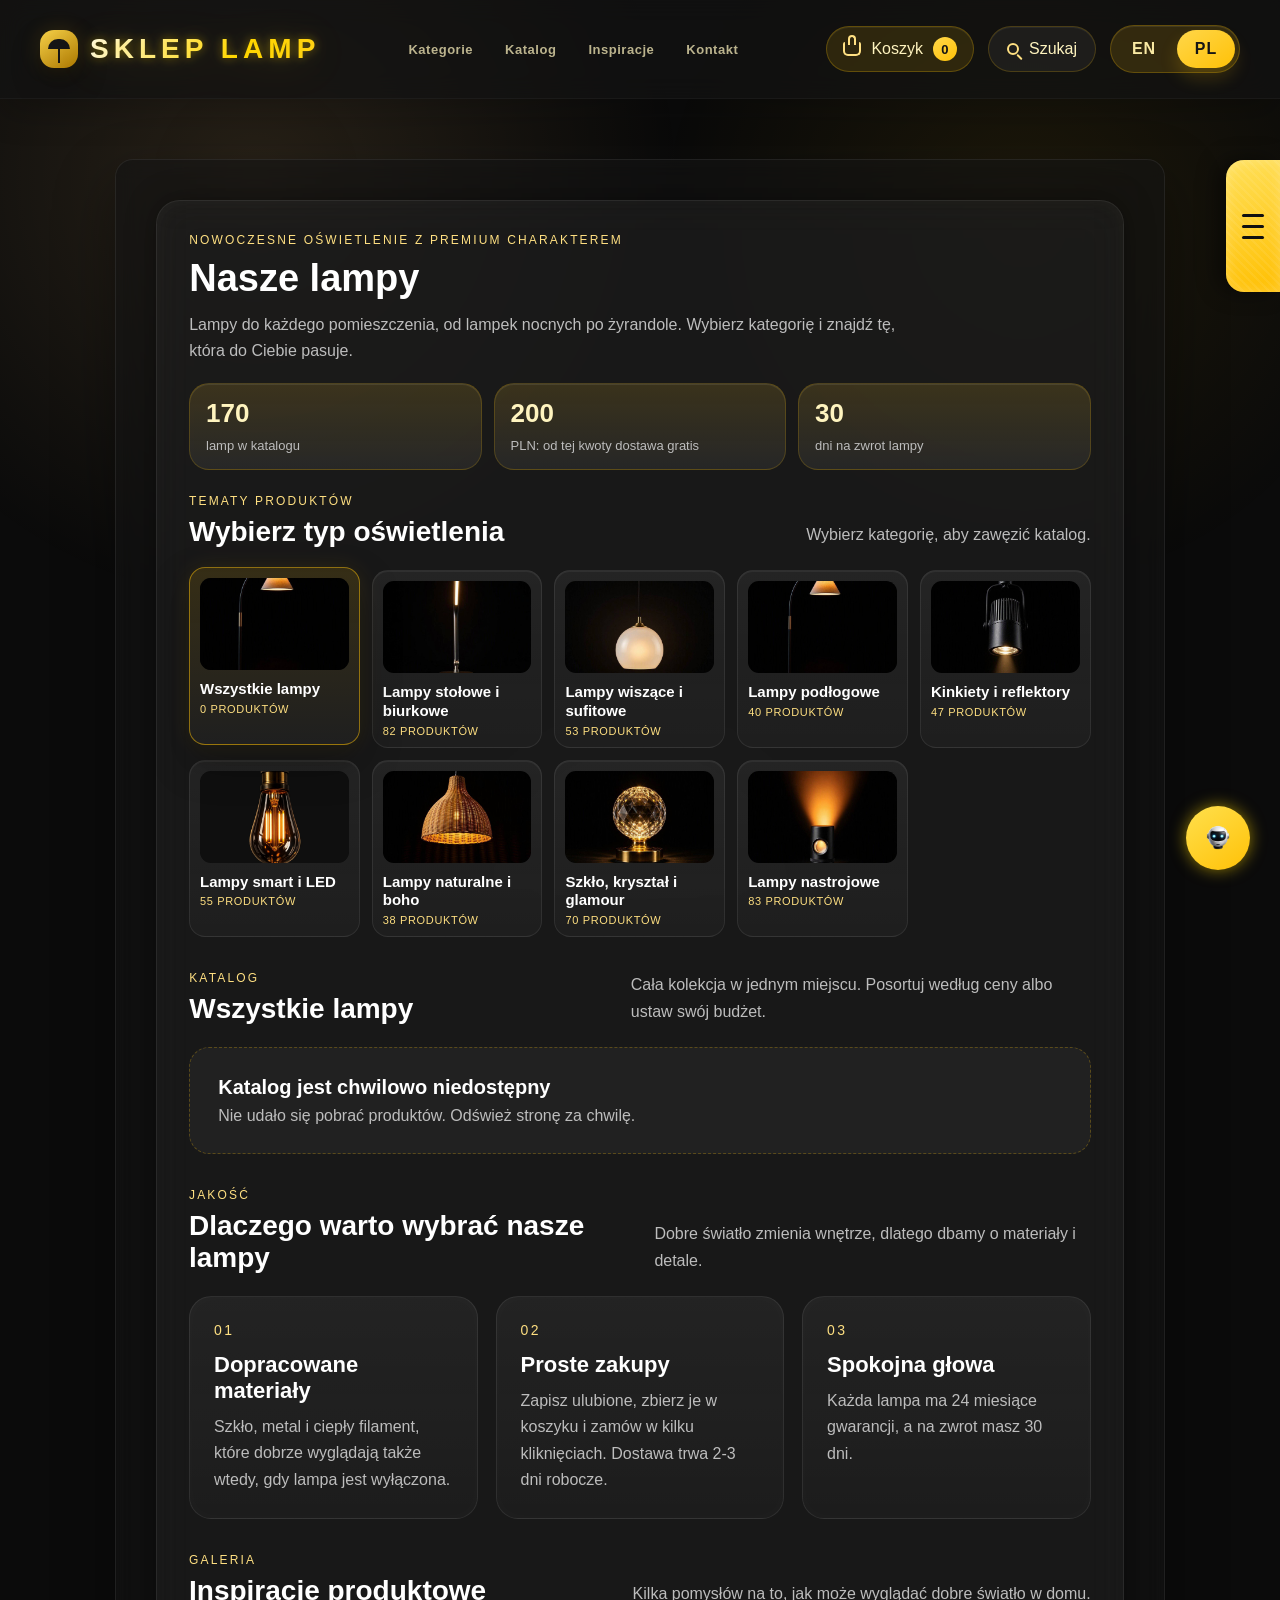
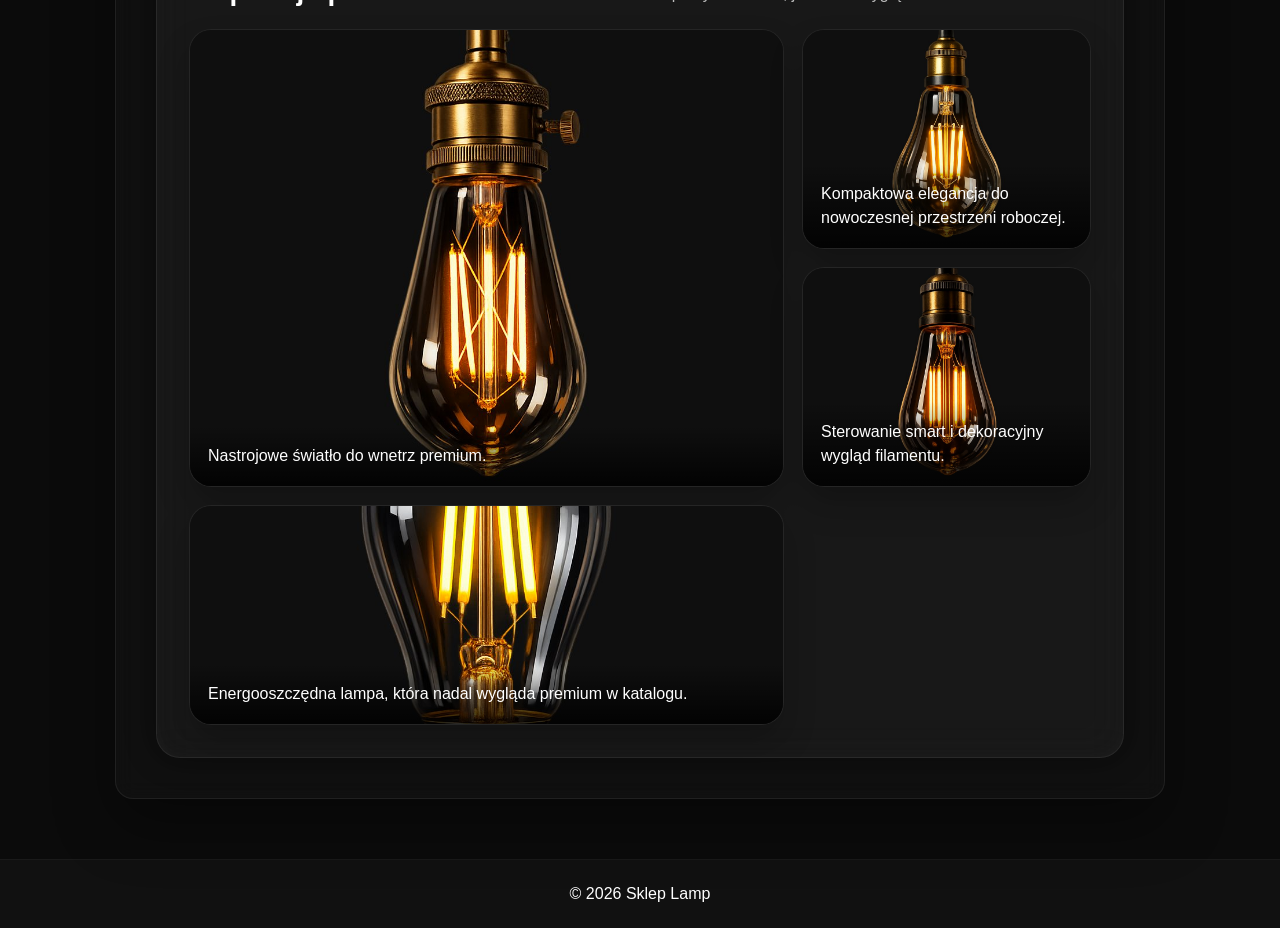
==== commit b2e87643: "oppoo" ====
--- a/index.html
+++ b/index.html
@@ -15,23 +15,23 @@
 <div class="hero-copy">
 <p class="hero-kicker" data-i18n="catalog.heroKicker">Nowoczesne oświetlenie z premium charakterem</p>
 <h2 class="title" data-i18n="catalog.title">Nasze lampy</h2>
-<p class="hero-text" data-i18n="catalog.text">Wybierz lampę, zapisz ją w bibliotece lub wykonaj zakup demonstracyjny. Kolekcja i status zakupu pozostają dostępne po zalogowaniu.</p>
+<p class="hero-text" data-i18n="catalog.text">Lampy do każdego pomieszczenia, od lampek nocnych po żyrandole. Wybierz kategorię i znajdź tę, która do Ciebie pasuje.</p>
 </div>
 
 <section class="hero-stats reveal-on-scroll" aria-label="Store highlights">
 <article class="stat-card">
-<span class="stat-value">4</span>
-<span class="stat-label" data-i18n="catalog.stat1">designerskie lampy w katalogu</span>
+<span class="stat-value">170</span>
+<span class="stat-label" data-i18n="catalog.stat1">lamp w katalogu</span>
 </article>
 
 <article class="stat-card">
-<span class="stat-value">24/7</span>
-<span class="stat-label" data-i18n="catalog.stat2">inspiracje dla smart home</span>
+<span class="stat-value">200</span>
+<span class="stat-label" data-i18n="catalog.stat2">PLN: od tej kwoty dostawa gratis</span>
 </article>
 
 <article class="stat-card">
-<span class="stat-value">Demo</span>
-<span class="stat-label" data-i18n="catalog.stat3">natychmiastowy pseudo-zakup na obronę dyplomu</span>
+<span class="stat-value">30</span>
+<span class="stat-label" data-i18n="catalog.stat3">dni na zwrot lampy</span>
 </article>
 </section>
 
@@ -41,50 +41,68 @@
 <p class="section-kicker" data-i18n="themes.kicker">Tematy</p>
 <h3 class="section-title" id="themeTitle" data-i18n="themes.title">Wybierz typ oświetlenia</h3>
 </div>
-<p class="section-text" data-i18n="themes.text">Najpierw wybierz kategorię, a dopiero potem zobacz produkty przypisane do wybranego typu lamp.</p>
+<p class="section-text" data-i18n="themes.text">Wybierz kategorię, aby zawęzić katalog.</p>
 </div>
 
 <div class="theme-list" id="productThemes"></div>
 </section>
 
-<section class="catalog-section reveal-on-scroll" aria-labelledby="catalogTitle">
+<section class="catalog-section" aria-labelledby="catalogTitle">
 <div class="section-head">
 <div>
 <p class="section-kicker" data-i18n="catalog.sectionKicker">Katalog</p>
 <h3 class="section-title" id="catalogTitle" data-i18n="catalog.sectionTitle">Wyróżniona kolekcja</h3>
 </div>
-<p class="section-text" id="catalogSectionText" data-i18n="catalog.sectionText">Każda karta produktu ma teraz dwa działania: zapis do biblioteki oraz przycisk zakupu demonstracyjnego do prezentacji dyplomu.</p>
+<p class="section-text" id="catalogSectionText" data-i18n="catalog.sectionText">Cała kolekcja w jednym miejscu. Posortuj według ceny albo ustaw swój budżet.</p>
+</div>
+
+<div class="catalog-toolbar" id="catalogToolbar" hidden>
+<label class="catalog-control">
+<span data-i18n="catalog.sortLabel">Sortuj</span>
+<select id="catalogSort">
+<option value="default" data-i18n="catalog.sortDefault">Polecane</option>
+<option value="price-asc" data-i18n="catalog.sortPriceAsc">Cena: od najniższej</option>
+<option value="price-desc" data-i18n="catalog.sortPriceDesc">Cena: od najwyższej</option>
+<option value="name" data-i18n="catalog.sortName">Nazwa: od A do Z</option>
+</select>
+</label>
+<label class="catalog-control catalog-price">
+<span><span data-i18n="catalog.priceLabel">Budżet</span> <strong id="catalogMaxPriceValue"></strong></span>
+<input type="range" id="catalogMaxPrice" min="0" max="300" step="1">
+</label>
+<p class="catalog-count" id="catalogCount" aria-live="polite"></p>
 </div>
 
 <div class="products" id="productsGrid"></div>
+<button class="product-action secondary catalog-more" id="catalogMore" type="button" hidden></button>
 </section>
 
 <section class="experience-section reveal-on-scroll" aria-labelledby="experienceTitle">
 <div class="section-head">
 <div>
 <p class="section-kicker" data-i18n="catalog.qualityKicker">Jakość</p>
-<h3 class="section-title" id="experienceTitle" data-i18n="catalog.qualityTitle">Dlaczego te lampy wyglądają premium</h3>
+<h3 class="section-title" id="experienceTitle" data-i18n="catalog.qualityTitle">Dlaczego warto wybrać nasze lampy</h3>
 </div>
-<p class="section-text" data-i18n="catalog.qualityText">Ten blok wzmacnia prezentację dyplomową, bo pokazuje wartość produktu, estetykę i logikę interakcji użytkownika.</p>
+<p class="section-text" data-i18n="catalog.qualityText">Dobre światło zmienia wnętrze, dlatego dbamy o materiały i detale.</p>
 </div>
 
 <div class="experience-grid">
 <article class="experience-card">
 <span class="experience-number">01</span>
 <h4 data-i18n="catalog.experience1Title">Dopracowane materiały</h4>
-<p data-i18n="catalog.experience1Text">Szkło, metal i ciepły filament budują bardziej wiarygodny katalog premium i lepszy odbiór produktu.</p>
+<p data-i18n="catalog.experience1Text">Szkło, metal i ciepły filament, które dobrze wyglądają także wtedy, gdy lampa jest wyłączona.</p>
 </article>
 
 <article class="experience-card">
 <span class="experience-number">02</span>
-<h4 data-i18n="catalog.experience2Title">Interaktywny proces zakupu</h4>
-<p data-i18n="catalog.experience2Text">Użytkownik może zapisać produkt, otworzyć bibliotekę i wykonać pseudo-zakup bez systemu płatności.</p>
+<h4 data-i18n="catalog.experience2Title">Proste zakupy</h4>
+<p data-i18n="catalog.experience2Text">Zapisz ulubione, zbierz je w koszyku i zamów w kilku kliknięciach. Dostawa trwa 2-3 dni robocze.</p>
 </article>
 
 <article class="experience-card">
 <span class="experience-number">03</span>
-<h4 data-i18n="catalog.experience3Title">Płynna prezentacja</h4>
-<p data-i18n="catalog.experience3Text">Animacje przy scrollu, efekty hover i bogatsze karty sprawiają, że witryna wygląda lepiej podczas obrony.</p>
+<h4 data-i18n="catalog.experience3Title">Spokojna głowa</h4>
+<p data-i18n="catalog.experience3Text">Każda lampa ma 24 miesiące gwarancji, a na zwrot masz 30 dni.</p>
 </article>
 </div>
 </section>
@@ -95,27 +113,27 @@
 <p class="section-kicker" data-i18n="catalog.galleryKicker">Galeria</p>
 <h3 class="section-title" id="galleryTitle" data-i18n="catalog.galleryTitle">Inspiracje produktowe</h3>
 </div>
-<p class="section-text" data-i18n="catalog.galleryText">Galeria dodaje głębi stronie i sprawia, że serwis naturalnie przewija się kółkiem myszy.</p>
+<p class="section-text" data-i18n="catalog.galleryText">Kilka pomysłów na to, jak może wyglądać dobre światło w domu.</p>
 </div>
 
 <div class="gallery-grid">
-<figure class="gallery-card large">
-<img src="images/lamp4.jpg" data-i18n-alt="catalog.gallery1Alt" alt="">
+<figure class="gallery-card large" data-open-product="nordic-glass-lamp" role="button" tabindex="0">
+<img src="images/lamp4.jpg" data-i18n-alt="catalog.gallery1Alt" alt="" loading="lazy" decoding="async">
 <figcaption data-i18n="catalog.gallery1Caption">Nastrojowe światło do wnętrz premium.</figcaption>
 </figure>
 
-<figure class="gallery-card">
-<img src="images/lamp3.jpg" data-i18n-alt="catalog.gallery2Alt" alt="">
+<figure class="gallery-card" data-open-product="minimal-table-lamp" role="button" tabindex="0">
+<img src="images/lamp3.jpg" data-i18n-alt="catalog.gallery2Alt" alt="" loading="lazy" decoding="async">
 <figcaption data-i18n="catalog.gallery2Caption">Kompaktowa elegancja do nowoczesnej przestrzeni roboczej.</figcaption>
 </figure>
 
-<figure class="gallery-card">
-<img src="images/lamp2.jpg" data-i18n-alt="catalog.gallery3Alt" alt="">
+<figure class="gallery-card" data-open-product="smart-wifi-lamp" role="button" tabindex="0">
+<img src="images/lamp2.jpg" data-i18n-alt="catalog.gallery3Alt" alt="" loading="lazy" decoding="async">
 <figcaption data-i18n="catalog.gallery3Caption">Sterowanie smart i dekoracyjny wygląd filamentu.</figcaption>
 </figure>
 
-<figure class="gallery-card wide">
-<img src="images/lamp1.jpg" data-i18n-alt="catalog.gallery4Alt" alt="">
+<figure class="gallery-card wide" data-open-product="led-lamp-10w" role="button" tabindex="0">
+<img src="images/lamp1.jpg" data-i18n-alt="catalog.gallery4Alt" alt="" loading="lazy" decoding="async">
 <figcaption data-i18n="catalog.gallery4Caption">Energooszczędna lampa, która nadal wygląda premium.</figcaption>
 </figure>
 </div>
--- a/style.css
+++ b/style.css
@@ -1731,6 +1731,7 @@
 font-size:15px;
 line-height:1.5;
 overflow-wrap:anywhere;
+white-space:pre-line;
 }
 
 .chat-message.assistant{
@@ -2377,36 +2378,6 @@
 .product:hover .product-media .product-image{
 transform:scale(1.045);
 box-shadow:none;
-}
-
-.product-rating{
-display:flex;
-align-items:center;
-flex-wrap:wrap;
-gap:8px;
-margin:0 0 10px;
-color:#d8d8d8;
-font-size:13px;
-}
-
-.product-rating.compact{
-margin:2px 0 8px;
-font-size:12px;
-}
-
-.rating-stars{
-letter-spacing:0.08em;
-color:var(--gold-strong);
-text-shadow:0 0 14px rgba(255,193,7,0.16);
-}
-
-.product-rating strong{
-color:#fff4bf;
-font-weight:900;
-}
-
-.product-rating span:last-child{
-color:#aaa;
 }
 
 .gallery-card::before{
@@ -2564,11 +2535,6 @@
 height:100%;
 }
 
-.product-rating{
-gap:6px;
-font-size:12px;
-}
-
 .chat-product-actions{
 grid-template-columns:1fr;
 }
@@ -3002,3 +2968,779 @@
 bottom:390px;
 }
 }
+
+/* Storefront layer: catalog grid, product window, checkout and compact phone header. */
+:focus-visible{
+outline:2px solid var(--gold-strong);
+outline-offset:3px;
+}
+
+.logo-title .logo-mark{
+background:linear-gradient(145deg, rgba(255,216,74,0.96), rgba(181,126,0,0.94));
+background-clip:border-box;
+-webkit-background-clip:border-box;
+animation:none;
+}
+
+.logo-brand{
+white-space:nowrap;
+}
+
+.hero-copy{
+margin-bottom:18px;
+}
+
+.hero-stats{
+grid-template-columns:repeat(3, minmax(0, 1fr));
+gap:12px;
+margin-bottom:24px;
+}
+
+.stat-card{
+padding:14px 16px;
+}
+
+.stat-value{
+font-size:26px;
+}
+
+.stat-label{
+font-size:13px;
+line-height:1.4;
+}
+
+.theme-section{
+margin-top:0;
+}
+
+.theme-list{
+grid-template-columns:repeat(auto-fill, minmax(150px, 1fr));
+gap:12px;
+}
+
+.theme-card{
+grid-template-columns:1fr;
+gap:10px;
+padding:10px;
+border-radius:16px;
+align-content:start;
+}
+
+.theme-media{
+width:100%;
+height:92px;
+border-radius:11px;
+}
+
+.theme-copy{
+gap:4px;
+}
+
+.theme-copy strong{
+font-size:15px;
+line-height:1.25;
+}
+
+.theme-meta{
+font-size:11px;
+letter-spacing:0.06em;
+}
+
+.catalog-section{
+scroll-margin-top:96px;
+}
+
+.catalog-toolbar{
+display:flex;
+flex-wrap:wrap;
+align-items:flex-end;
+gap:14px 22px;
+margin-bottom:18px;
+padding:14px 16px;
+border-radius:16px;
+background:rgba(255,255,255,0.035);
+border:1px solid rgba(255,255,255,0.07);
+}
+
+.catalog-toolbar[hidden],
+.catalog-more[hidden],
+.checkout-open[hidden]{
+display:none;
+}
+
+.catalog-control{
+display:grid;
+gap:6px;
+font-size:13px;
+color:var(--muted);
+}
+
+.catalog-control select{
+min-height:40px;
+padding:0 10px;
+border-radius:10px;
+background:#191919;
+color:#fff;
+border:1px solid rgba(255,255,255,0.14);
+font:inherit;
+}
+
+.catalog-price{
+flex:1 1 200px;
+max-width:340px;
+}
+
+.catalog-price strong{
+color:var(--gold-soft);
+}
+
+.catalog-price input{
+width:100%;
+accent-color:var(--gold);
+}
+
+.catalog-count{
+margin-left:auto;
+font-size:13px;
+color:var(--muted);
+}
+
+.products{
+display:grid;
+grid-template-columns:repeat(auto-fill, minmax(230px, 1fr));
+gap:16px;
+}
+
+.catalog-empty{
+grid-column:1 / -1;
+}
+
+.product{
+display:flex;
+flex-direction:column;
+align-items:stretch;
+gap:0;
+padding:0;
+border-radius:18px;
+}
+
+.product-media{
+display:block;
+width:100%;
+height:auto;
+aspect-ratio:1 / 1;
+padding:0;
+border-radius:0;
+box-shadow:none;
+cursor:pointer;
+}
+
+.product-heart{
+position:absolute;
+top:10px;
+right:10px;
+z-index:2;
+width:40px;
+height:40px;
+display:grid;
+place-items:center;
+border-radius:50%;
+font-size:20px;
+line-height:1;
+color:#fff4bf;
+background:rgba(10,10,10,0.72);
+border:1px solid rgba(255,255,255,0.16);
+transition:transform 0.2s ease, background 0.2s ease, color 0.2s ease;
+}
+
+.product-heart:hover{
+transform:scale(1.08);
+background:rgba(255,193,7,0.18);
+}
+
+.product-heart.is-saved{
+color:var(--gold-strong);
+border-color:rgba(255,193,7,0.5);
+}
+
+.product-heart.with-label{
+position:static;
+width:auto;
+height:auto;
+min-height:44px;
+display:inline-flex;
+gap:8px;
+padding:0 16px;
+border-radius:12px;
+font-size:14px;
+font-weight:700;
+}
+
+.product-info{
+flex:1;
+display:flex;
+flex-direction:column;
+gap:8px;
+padding:14px 16px 16px;
+}
+
+.product-tag{
+align-self:flex-start;
+padding:5px 9px;
+font-size:11px;
+}
+
+.product-info h3{
+font-size:17px;
+line-height:1.3;
+}
+
+.product-name-link{
+padding:0;
+background:none;
+color:#fff;
+font:inherit;
+font-weight:700;
+text-align:left;
+cursor:pointer;
+}
+
+.product-name-link:hover{
+color:var(--gold-soft);
+}
+
+.product-info .description{
+margin:0;
+font-size:14px;
+line-height:1.45;
+color:var(--muted);
+display:-webkit-box;
+-webkit-line-clamp:2;
+-webkit-box-orient:vertical;
+overflow:hidden;
+}
+
+.product-info .price{
+margin:auto 0 0;
+padding-top:4px;
+font-size:20px;
+}
+
+.product-info .product-action{
+width:100%;
+padding:10px 12px;
+}
+
+.catalog-more{
+display:flex;
+margin:20px auto 0;
+min-width:220px;
+}
+
+.product-skeleton{
+display:grid;
+gap:10px;
+padding:0 0 16px;
+border-radius:18px;
+overflow:hidden;
+background:rgba(255,255,255,0.03);
+border:1px solid rgba(255,255,255,0.06);
+}
+
+.skeleton-image,
+.skeleton-line{
+display:block;
+background:linear-gradient(100deg, rgba(255,255,255,0.05) 30%, rgba(255,255,255,0.13) 50%, rgba(255,255,255,0.05) 70%);
+background-size:220% 100%;
+animation:skeletonShine 1.4s linear infinite;
+}
+
+.skeleton-image{
+aspect-ratio:1 / 1;
+}
+
+.skeleton-line{
+height:14px;
+margin:0 16px;
+border-radius:6px;
+}
+
+.skeleton-line.short{
+width:45%;
+}
+
+@keyframes skeletonShine{
+from{background-position:120% 0;}
+to{background-position:-120% 0;}
+}
+
+.gallery-card[data-open-product]{
+cursor:pointer;
+}
+
+.chat-product-image[data-open-product],
+.search-result-image[data-open-product]{
+cursor:pointer;
+}
+
+.product-modal,
+.checkout-modal{
+width:min(860px, calc(100vw - 32px));
+}
+
+.checkout-modal{
+width:min(620px, calc(100vw - 32px));
+}
+
+.product-modal-layout{
+display:grid;
+grid-template-columns:minmax(0, 1fr) minmax(0, 1fr);
+gap:24px;
+align-items:start;
+}
+
+.product-modal-image{
+width:100%;
+aspect-ratio:1 / 1;
+object-fit:cover;
+border-radius:18px;
+background:#0f0f0f;
+}
+
+.product-modal-copy{
+display:grid;
+gap:14px;
+}
+
+.product-modal-copy .price{
+margin:0;
+font-size:28px;
+}
+
+.product-modal-copy .description{
+margin:0;
+line-height:1.6;
+color:var(--muted);
+}
+
+.product-modal-heading{
+margin:6px 0 0;
+font-size:14px;
+color:var(--gold-soft);
+}
+
+.product-modal-features{
+display:grid;
+gap:6px;
+margin:0;
+padding-left:18px;
+font-size:14px;
+line-height:1.4;
+color:#d8d8d8;
+}
+
+.product-modal-copy .product-actions{
+margin-top:4px;
+}
+
+.checkout-open{
+width:100%;
+margin-top:16px;
+}
+
+.checkout-form{
+display:grid;
+gap:12px;
+}
+
+.checkout-summary{
+display:grid;
+gap:8px;
+margin:0;
+padding:0;
+list-style:none;
+font-size:14px;
+}
+
+.checkout-summary li{
+display:flex;
+justify-content:space-between;
+gap:14px;
+padding-bottom:8px;
+border-bottom:1px solid rgba(255,255,255,0.07);
+}
+
+.checkout-summary strong{
+white-space:nowrap;
+}
+
+.checkout-options{
+display:grid;
+grid-template-columns:repeat(auto-fit, minmax(150px, 1fr));
+gap:10px;
+}
+
+.checkout-option{
+display:flex;
+align-items:flex-start;
+gap:10px;
+padding:12px;
+border-radius:12px;
+background:rgba(255,255,255,0.04);
+border:1px solid rgba(255,255,255,0.1);
+cursor:pointer;
+}
+
+.checkout-option:has(input:checked){
+border-color:rgba(255,193,7,0.6);
+background:rgba(255,193,7,0.08);
+}
+
+.checkout-option input{
+margin-top:3px;
+accent-color:var(--gold);
+}
+
+.checkout-option strong{
+display:block;
+font-size:14px;
+}
+
+.checkout-option small{
+display:block;
+margin-top:2px;
+font-size:12px;
+color:var(--muted);
+}
+
+.checkout-note{
+margin:0;
+font-size:13px;
+line-height:1.5;
+color:var(--muted);
+}
+
+.checkout-fields{
+display:grid;
+grid-template-columns:repeat(2, minmax(0, 1fr));
+gap:10px;
+}
+
+.checkout-field{
+display:grid;
+gap:5px;
+font-size:13px;
+color:var(--muted);
+}
+
+.checkout-field input{
+min-height:42px;
+padding:0 12px;
+border-radius:10px;
+background:#191919;
+color:#fff;
+border:1px solid rgba(255,255,255,0.14);
+font:inherit;
+}
+
+.checkout-totals{
+display:grid;
+gap:8px;
+margin-top:4px;
+padding-top:12px;
+border-top:1px solid rgba(255,255,255,0.1);
+}
+
+.checkout-totals > div{
+display:flex;
+justify-content:space-between;
+gap:12px;
+}
+
+.checkout-grand-total{
+font-size:20px;
+}
+
+.checkout-grand-total strong{
+color:#fff4bf;
+}
+
+.checkout-submit{
+width:100%;
+margin-top:4px;
+}
+
+@media (max-width: 920px){
+.section-head .section-text{
+display:none;
+}
+
+.catalog-section .section-head{
+margin-bottom:12px;
+}
+
+.product{
+flex-direction:column;
+align-items:stretch;
+}
+
+.product-image{
+width:100%;
+height:100%;
+}
+
+.theme-card{
+grid-template-columns:1fr;
+}
+}
+
+@media (max-width: 640px){
+.header{
+padding:8px 56px 8px 10px;
+}
+
+.header-inner{
+display:flex;
+justify-content:space-between;
+gap:8px;
+width:100%;
+}
+
+.logo-title{
+gap:6px;
+font-size:15px;
+letter-spacing:0;
+}
+
+.logo-mark{
+width:30px;
+height:30px;
+border-radius:10px;
+}
+
+.logo-mark::before{
+width:18px;
+height:8px;
+top:7px;
+}
+
+.logo-mark::after{
+height:12px;
+top:14px;
+}
+
+.logo-brand{
+letter-spacing:0.04em;
+font-size:13px;
+}
+
+.header-tools{
+width:auto;
+flex-wrap:nowrap;
+gap:6px;
+}
+
+.cart-trigger,
+.search-trigger{
+width:auto;
+flex:0 0 auto;
+height:40px;
+min-width:40px;
+padding:0 8px;
+gap:4px;
+justify-content:center;
+}
+
+.cart-trigger > span[data-i18n],
+.search-trigger > span[data-i18n]{
+display:none;
+}
+
+.cart-trigger strong{
+min-width:18px;
+height:18px;
+font-size:11px;
+line-height:18px;
+}
+
+.lang-switch{
+padding:2px;
+}
+
+.lang-option{
+min-width:26px;
+height:30px;
+padding:0 4px;
+font-size:11px;
+}
+
+.menu-tab{
+top:8px;
+right:8px;
+width:40px;
+height:40px;
+border-radius:12px;
+transform:none;
+}
+
+.menu-tab:hover{
+transform:none;
+}
+
+.tab-icon{
+transform:scale(0.72);
+}
+
+.container{
+width:calc(100% - 16px);
+padding:10px;
+}
+
+.inner-panel{
+padding:14px 12px;
+}
+
+.title{
+font-size:26px;
+}
+
+.hero-text{
+font-size:14px;
+line-height:1.5;
+}
+
+.hero-stats{
+grid-template-columns:repeat(3, minmax(0, 1fr));
+gap:8px;
+margin-bottom:18px;
+}
+
+.stat-card{
+padding:10px;
+}
+
+.stat-value{
+font-size:20px;
+}
+
+.stat-label{
+font-size:11px;
+}
+
+.theme-list{
+display:flex;
+gap:10px;
+overflow-x:auto;
+margin:0 -12px;
+padding:2px 12px 8px;
+scrollbar-width:none;
+}
+
+.theme-list::-webkit-scrollbar{
+display:none;
+}
+
+.theme-card{
+flex:0 0 118px;
+padding:8px;
+}
+
+.theme-media{
+height:68px;
+}
+
+.theme-copy strong{
+font-size:13px;
+}
+
+.catalog-toolbar{
+padding:12px;
+gap:12px;
+}
+
+.catalog-control{
+flex:1 1 100%;
+max-width:none;
+}
+
+.catalog-control select{
+width:100%;
+}
+
+.catalog-count{
+margin-left:0;
+}
+
+.products{
+grid-template-columns:repeat(2, minmax(0, 1fr));
+gap:10px;
+}
+
+.product{
+padding:0;
+}
+
+.product-media{
+height:auto;
+}
+
+.product-image{
+height:100%;
+}
+
+.product-heart{
+top:6px;
+right:6px;
+width:34px;
+height:34px;
+font-size:17px;
+}
+
+.product-info{
+padding:10px;
+gap:6px;
+}
+
+.product-info h3{
+font-size:14px;
+}
+
+.product-info .description{
+display:none;
+}
+
+.product-tag{
+font-size:10px;
+padding:4px 7px;
+}
+
+.product-info .price{
+font-size:16px;
+}
+
+.product-info .product-action{
+flex:0 0 auto;
+min-height:40px;
+padding:8px 6px;
+font-size:12px;
+}
+
+.product-modal-layout{
+grid-template-columns:1fr;
+gap:14px;
+}
+
+.product-modal-image{
+aspect-ratio:4 / 3;
+object-fit:contain;
+background:#050505;
+}
+
+.container{
+margin-top:8px;
+}
+
+.checkout-fields{
+grid-template-columns:1fr;
+}
+}
